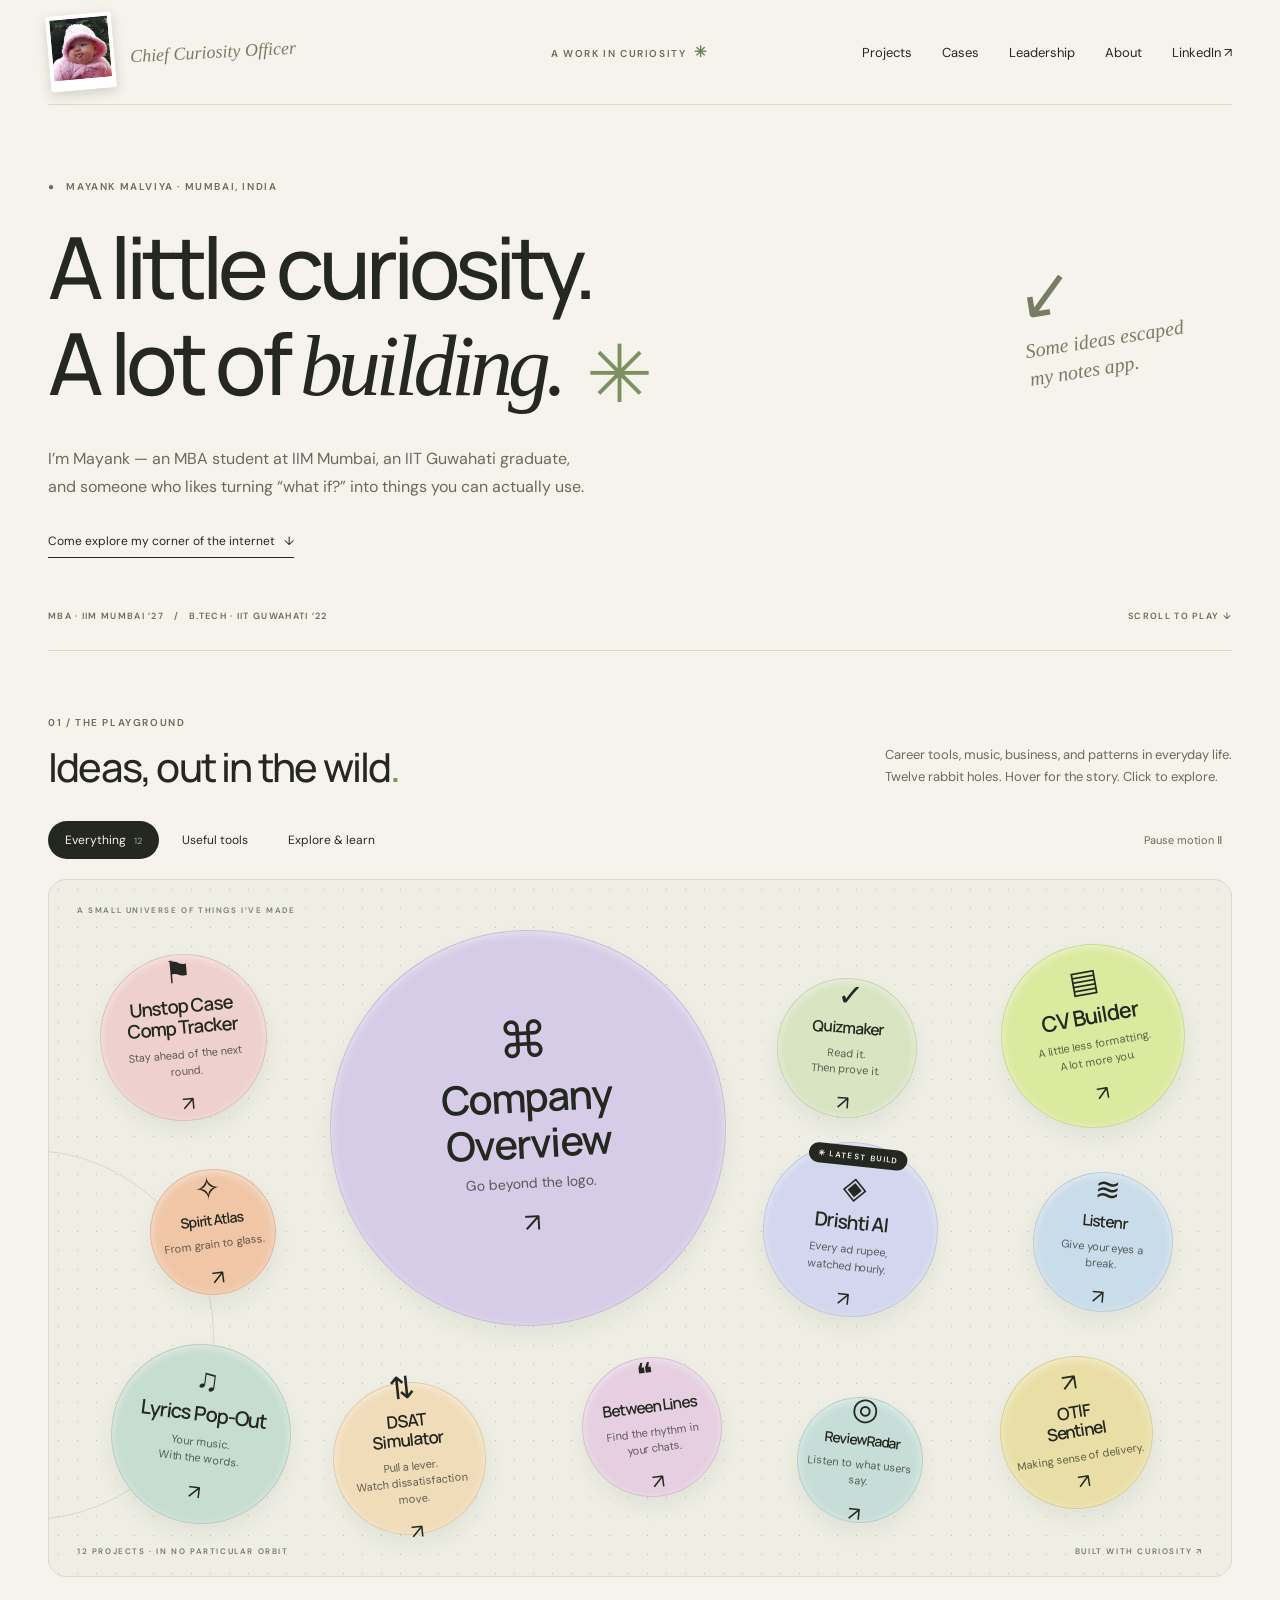
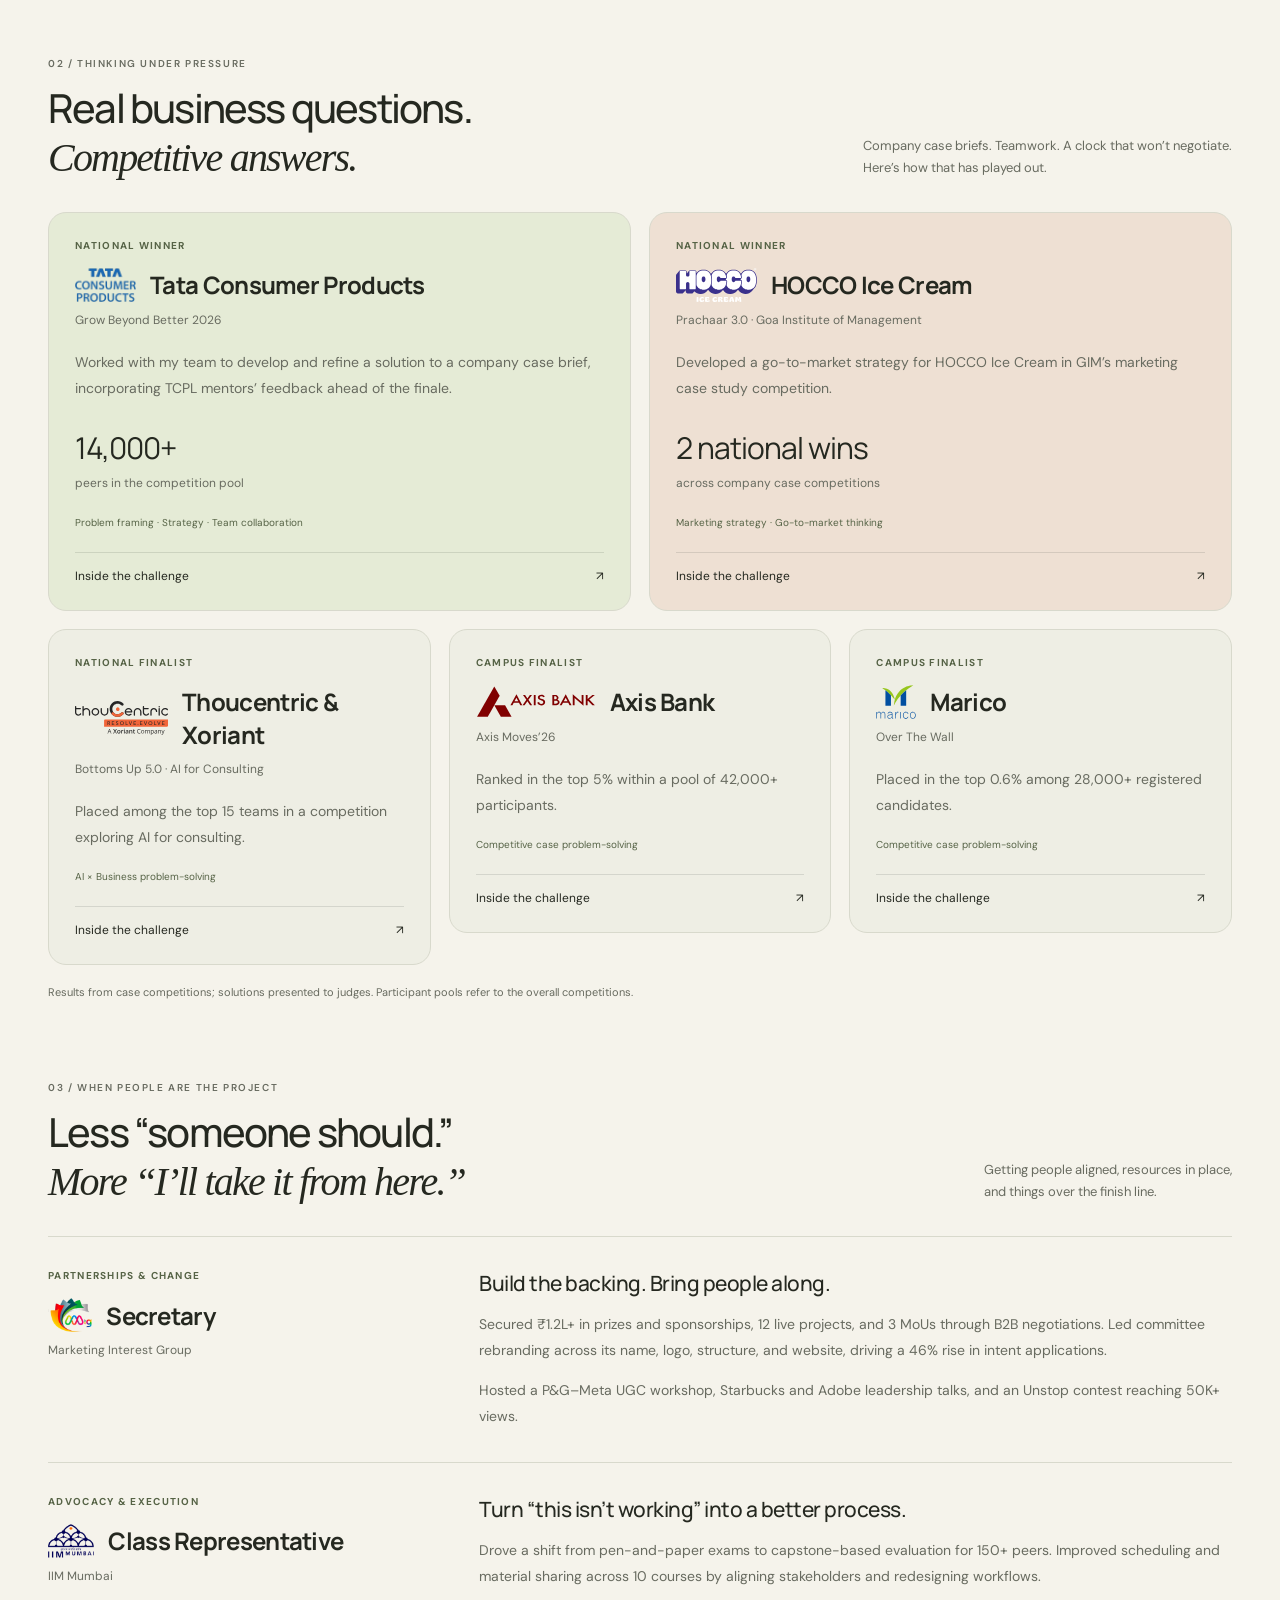
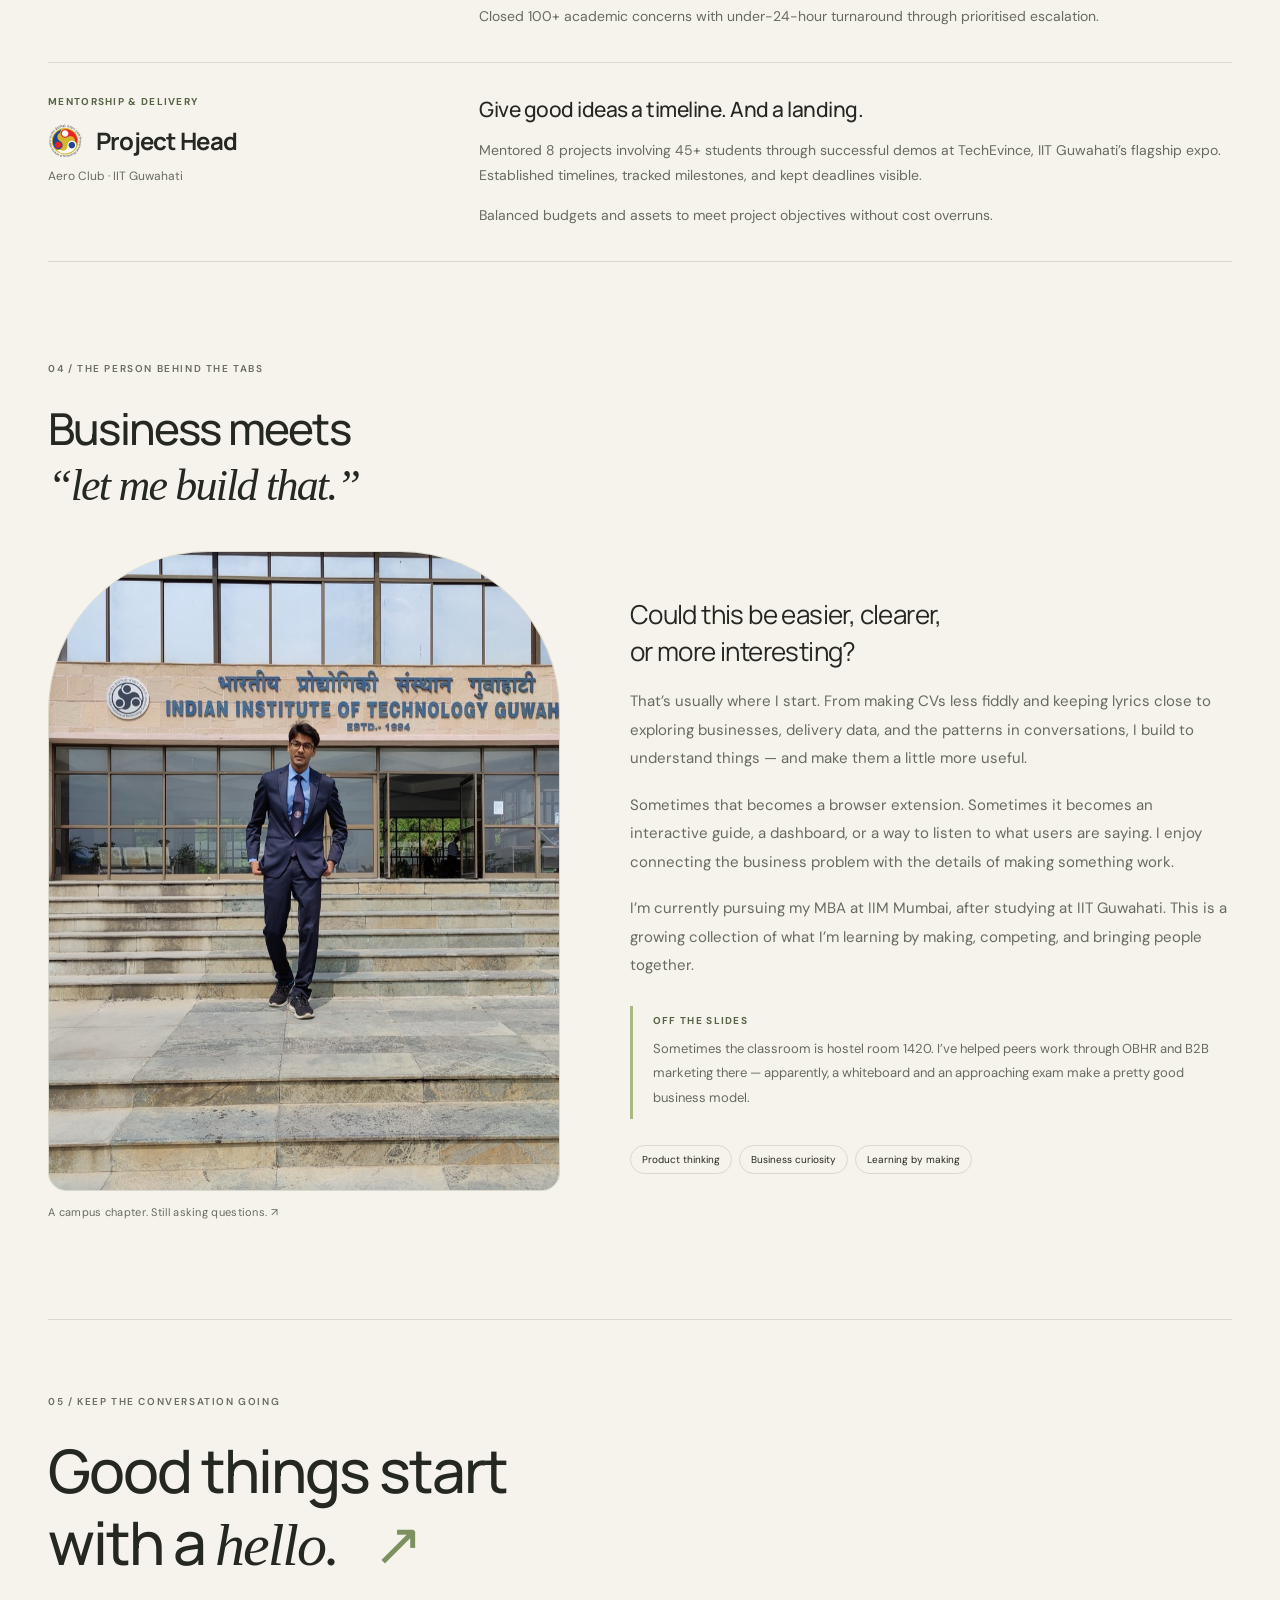
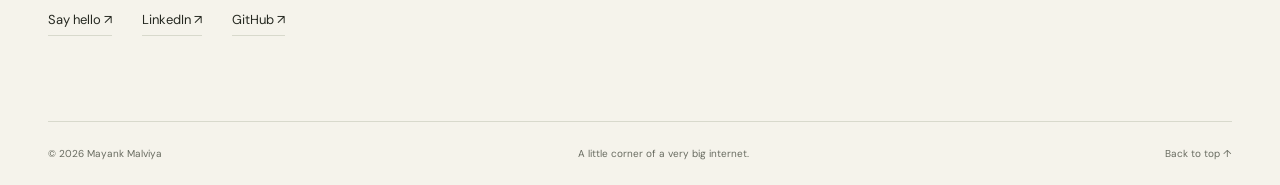
==== beyond-my-cv/index.html @ 4e26b146 "Beyond my CV: Drishti AI becomes the 4th largest bubble Co-Authored-By: Claude Opus 5.5 <noreply@ant" ====
<!doctype html>
<html lang="en">
<head>
  <meta charset="utf-8">
  <title>Mayank Malviya</title>
  <meta name="viewport" content="width=device-width, initial-scale=1">
  <meta name="theme-color" content="#f5f3eb">
  <meta name="description" content="Mayank Malviya — MBA at IIM Mumbai, IIT Guwahati alumnus, and builder of useful digital things. Explore twelve projects, national case competition wins, and leadership across IIM Mumbai and IIT Guwahati.">
  <meta property="og:title" content="Mayank Malviya — Portfolio & Playground">
  <meta property="og:description" content="Business problem-solving, national case competition wins, leadership, and a little curiosity. Explore my work.">
  <meta property="og:type" content="website">
  <meta property="og:url" content="https://mayankmalviya64.github.io/beyond-my-cv/">
  <link rel="canonical" href="https://mayankmalviya64.github.io/beyond-my-cv/">
  <link rel="icon" href="data:image/svg+xml,%3Csvg xmlns='http://www.w3.org/2000/svg' viewBox='0 0 64 64'%3E%3Ccircle cx='32' cy='32' r='32' fill='%23dbea9f'/%3E%3Ctext x='16' y='44' font-size='40' font-family='Georgia'%3Em%3C/text%3E%3C/svg%3E">
  <link rel="stylesheet" href="../style.css?v=20261101b">
  <script src="../script.js?v=20261026c" defer></script>
</head>
<body>
  <a class="skip" href="#projects">Skip to projects</a>
  <header class="nav wrap"><a class="wordmark" href="#" aria-label="Mayank Malviya home"><img class="wordmark-kid" src="../assets/kid-full.jpg" alt="" width="66" height="70"><em class="wordmark-title">Chief Curiosity Officer</em><figure class="kid-pop" aria-hidden="true"><img src="../assets/kid-full.jpg" alt="" width="220" height="232"><figcaption>my fun mode: on</figcaption></figure></a><span class="nav-note">A WORK IN CURIOSITY <span class="nav-star" aria-hidden="true">✳</span></span><nav aria-label="Main navigation"><a href="#projects">Projects</a><a href="#cases">Cases</a><a href="#leadership">Leadership</a><a href="#about">About</a><a href="https://www.linkedin.com/in/mayankmalviya64/" target="_blank" rel="noopener noreferrer">LinkedIn ↗</a></nav></header>
  <main>
    <section class="hero wrap" aria-labelledby="hero-title"><p class="eyebrow">● &nbsp; MAYANK MALVIYA · MUMBAI, INDIA</p><h1 id="hero-title">A little curiosity.<br>A lot of <em>building.</em><span class="star" aria-hidden="true">✳</span></h1><p class="hero-copy">I’m Mayank — an MBA student at IIM Mumbai, an IIT Guwahati graduate,<br>and someone who likes turning “what if?” into things you can actually use.</p><a class="text-link" href="#projects">Come explore my corner of the internet &nbsp; ↓</a><div class="hero-note" aria-hidden="true">↙<p>Some ideas escaped<br>my notes app.</p></div><div class="hero-bottom"><span>MBA · IIM MUMBAI ’27 &nbsp; / &nbsp; B.TECH · IIT GUWAHATI ’22</span><span>SCROLL TO PLAY ↓</span></div></section>
    <section id="projects" class="projects wrap" aria-labelledby="projects-title"><div class="section-heading"><div><p class="eyebrow">01 / THE PLAYGROUND</p><h2 id="projects-title">Ideas, out in the wild<span>.</span></h2></div><p>Career tools, music, business, and patterns in everyday life.<br>Twelve rabbit holes. Hover for the story. Click to explore.</p></div><div class="toolbar"><div class="filters" role="group" aria-label="Filter projects"><button class="active" data-filter="all" aria-pressed="true">Everything <small>12</small></button><button data-filter="tools" aria-pressed="false">Useful tools</button><button data-filter="explore" aria-pressed="false">Explore & learn</button></div><button id="motion" aria-pressed="false">Pause motion Ⅱ</button></div>
    <!-- Each bubble is a normal button, supporting keyboards and touch. -->
    <div class="playground" id="playground"><span class="field-label" aria-hidden="true">A SMALL UNIVERSE OF THINGS I’VE MADE</span>
    <a class="bubble company feature" data-project="company" href="https://mayankmalviya64.github.io/company-overview/" target="_blank" rel="noopener noreferrer" data-category="explore" aria-label="Explore Company Overview"><span class="icon" aria-hidden="true">⌘</span><strong>Company<br>Overview</strong><span>Go beyond the logo.</span><b aria-hidden="true">↗</b></a>
    <a class="bubble tracker" data-project="tracker" href="https://chromewebstore.google.com/detail/unstop-case-comp-tracker/loacdhgagghgffbgeipckahmjffhfgoi" target="_blank" rel="noopener noreferrer" data-category="tools" aria-label="Explore Unstop Case Comp Tracker"><span class="icon" aria-hidden="true">⚑</span><strong>Unstop Case<br>Comp Tracker</strong><span>Stay ahead of the next round.</span><b aria-hidden="true">↗</b></a>
    <a class="bubble quizmaker" data-project="quizmaker" href="https://mayankmalviya64.github.io/quizmaker/" target="_blank" rel="noopener noreferrer" data-category="tools" aria-label="Explore Quizmaker"><span class="icon" aria-hidden="true">✓</span><strong>Quizmaker</strong><span>Read it.<br>Then prove it.</span><b aria-hidden="true">↗</b></a>
    <a class="bubble cv" data-project="cv" href="https://mayankmalviya64.github.io/cv-builder/" target="_blank" rel="noopener noreferrer" data-category="tools" aria-label="Explore CV Builder"><span class="icon" aria-hidden="true">▤</span><strong>CV Builder</strong><span>A little less formatting.<br>A lot more you.</span><b aria-hidden="true">↗</b></a>
    <a class="bubble spirit" data-project="spirit" href="https://mayankmalviya64.github.io/spirit-atlas/" target="_blank" rel="noopener noreferrer" data-category="explore" aria-label="Explore Spirit Atlas"><span class="icon" aria-hidden="true">✧</span><strong>Spirit Atlas</strong><span>From grain to glass.</span><b aria-hidden="true">↗</b></a>
    <a class="bubble drishti" data-project="drishti" href="https://mayankmalviya64.github.io/drishti-ai/" target="_blank" rel="noopener noreferrer" data-category="explore" aria-label="Explore Drishti AI"><small class="bubble-flag">✳ LATEST BUILD</small><span class="icon" aria-hidden="true">◈</span><strong>Drishti AI</strong><span>Every ad rupee,<br>watched hourly.</span><b aria-hidden="true">↗</b></a>
    <a class="bubble listenr" data-project="listenr" href="https://mayankmalviya64.github.io/listenr-web/" target="_blank" rel="noopener noreferrer" data-category="tools" aria-label="Explore Listenr"><span class="icon" aria-hidden="true">≋</span><strong>Listenr</strong><span>Give your eyes a break.</span><b aria-hidden="true">↗</b></a>
    <a class="bubble spotify" data-project="spotify" href="https://chromewebstore.google.com/detail/spotify-lyrics-pop-out/iefmjdliplhckfhclcjkpcbdahknciih" target="_blank" rel="noopener noreferrer" data-category="tools" aria-label="Explore Spotify Lyrics Pop-Out"><span class="icon" aria-hidden="true">♫</span><strong>Lyrics Pop-Out</strong><span>Your music.<br>With the words.</span><b aria-hidden="true">↗</b></a>
    <a class="bubble dsat" data-project="dsat" href="https://mayankmalviya64.github.io/dsat-simulator/" target="_blank" rel="noopener noreferrer" data-category="explore" aria-label="Explore DSAT Simulator"><span class="icon" aria-hidden="true">⇅</span><strong>DSAT<br>Simulator</strong><span>Pull a lever.<br>Watch dissatisfaction move.</span><b aria-hidden="true">↗</b></a>
    <a class="bubble between" data-project="between" href="https://mayankmalviya64.github.io/between-lines/" target="_blank" rel="noopener noreferrer" data-category="tools" aria-label="Explore Between Lines"><span class="icon" aria-hidden="true">❝</span><strong>Between Lines</strong><span>Find the rhythm in your chats.</span><b aria-hidden="true">↗</b></a>
    <a class="bubble reviewradar" data-project="reviewradar" href="https://mayankmalviya64.github.io/reviewradar/" target="_blank" rel="noopener noreferrer" data-category="tools" aria-label="Explore ReviewRadar"><span class="icon" aria-hidden="true">◎</span><strong>ReviewRadar</strong><span>Listen to what users say.</span><b aria-hidden="true">↗</b></a>
    <a class="bubble otif" data-project="otif" href="https://mayankmalviya64.github.io/kearney-otif-analysis/otif-sentinel.html" target="_blank" rel="noopener noreferrer" data-category="explore" aria-label="Explore OTIF Sentinel"><span class="icon" aria-hidden="true">↗</span><strong>OTIF<br>Sentinel</strong><span>Making sense of delivery.</span><b aria-hidden="true">↗</b></a>
    <span class="orbit" aria-hidden="true"></span><span class="tiny-star" aria-hidden="true">✳</span><div class="field-footer"><span id="project-count" aria-live="polite">12 PROJECTS · IN NO PARTICULAR ORBIT</span><span>BUILT WITH CURIOSITY ↗</span></div></div>
    <noscript><p><a href="/drishti-ai/">Drishti AI</a> · <a href="/kearney-otif-analysis/otif-sentinel.html">OTIF Sentinel</a> · <a href="/reviewradar/">ReviewRadar</a> · <a href="/company-overview/">Company Overview</a> · <a href="/dsat-simulator/">DSAT Simulator</a> · <a href="https://chromewebstore.google.com/detail/unstop-case-comp-tracker/loacdhgagghgffbgeipckahmjffhfgoi">Unstop Case Comp Tracker</a> · <a href="/spotify-lyrics-pop-out/">Lyrics Pop-Out</a> · <a href="/cv-builder/">CV Builder</a> · <a href="/listenr-web/">Listenr</a> · <a href="/quizmaker/">Quizmaker</a> · <a href="/between-lines/">Between Lines</a> · <a href="/spirit-atlas/">Spirit Atlas</a></p></noscript></section>
    <!-- Competition results show performance on company case briefs; they do not imply client implementation. -->
    <section id="cases" class="evidence wrap" aria-labelledby="cases-title">
      <div class="section-heading"><div><p class="eyebrow">02 / THINKING UNDER PRESSURE</p><h2 id="cases-title">Real business questions.<br><em>Competitive answers.</em></h2></div><p>Company case briefs. Teamwork. A clock that won’t negotiate.<br>Here’s how that has played out.</p></div>
      <div class="case-grid">
        <article class="case-card case-featured"><p class="result-label">NATIONAL WINNER</p><div class="title-row"><img class="org-logo" src="../assets/logos/tata-consumer.png" alt="" loading="lazy"><h3>Tata Consumer Products</h3></div><p class="case-name">Grow Beyond Better 2026</p><p>Worked with my team to develop and refine a solution to a company case brief, incorporating TCPL mentors’ feedback ahead of the finale.</p><p class="case-stat">14,000+ <span>peers in the competition pool</span></p><span class="skill-note">Problem framing · Strategy · Team collaboration</span><details class="case-details"><summary>Inside the challenge <span aria-hidden="true">↗</span></summary><div class="case-context"><h4>The challenge</h4><p>A three-person MBA business challenge tackling real TCPL problems. Teams progressed from an executive summary to a top-13 evaluation round and a four-team finale.</p><h4>The journey</h4><p>Company leaders evaluated the shortlisted ideas; finalists presented their solutions to TCPL leadership.</p><a class="source-link" href="https://unstop.com/competitions/grow-beyond-better-2026-tata-consumer-products-1635704/amp" target="_blank" rel="noopener noreferrer">Competition brief · Unstop ↗</a><small>Public competition context · checked 21 Oct 2026</small></div></details></article>
        <article class="case-card"><p class="result-label">NATIONAL WINNER</p><div class="title-row"><img class="org-logo" src="../assets/logos/hocco.svg" alt="" loading="lazy"><h3>HOCCO Ice Cream</h3></div><p class="case-name">Prachaar 3.0 · Goa Institute of Management</p><p>Developed a go-to-market strategy for HOCCO Ice Cream in GIM’s marketing case study competition.</p><p class="case-stat">2 national wins <span>across company case competitions</span></p><span class="skill-note">Marketing strategy · Go-to-market thinking</span><details class="case-details"><summary>Inside the challenge <span aria-hidden="true">↗</span></summary><div class="case-context"><h4>The challenge</h4><p>MECCA, GIM’s marketing club, organised Prachaar 3.0 in association with HOCCO Ice Cream and Unstop.</p><h4>The focus</h4><p>A marketing challenge connecting classroom thinking with a real brand. My team’s go-to-market work is summarised above.</p><a class="source-link" href="https://in.linkedin.com/in/mecca-the-marketing-club-gim" target="_blank" rel="noopener noreferrer">Organiser · MECCA, GIM ↗</a><small>Public competition context · checked 21 Oct 2026</small></div></details></article>
        <article class="case-card"><p class="result-label">NATIONAL FINALIST</p><div class="title-row"><img class="org-logo" src="../assets/logos/thoucentric.svg" alt="" loading="lazy"><h3>Thoucentric &amp; Xoriant</h3></div><p class="case-name">Bottoms Up 5.0 · AI for Consulting</p><p>Placed among the top 15 teams in a competition exploring AI for consulting.</p><span class="skill-note">AI × Business problem-solving</span><details class="case-details"><summary>Inside the challenge <span aria-hidden="true">↗</span></summary><div class="case-context"><h4>The challenge</h4><p>Thoucentric’s national MBA case competition, with Xoriant, explored the theme “AI for Consulting”.</p><h4>The focus</h4><p>Participants were invited to apply AI to real-world consulting problems. Entry was restricted to invited institutes.</p><a class="source-link" href="https://www.linkedin.com/posts/thoucentric_bottomsup-thoucentric-xoriant-activity-7485655119301095424-Dumc" target="_blank" rel="noopener noreferrer">Organiser · Thoucentric ↗</a><small>Public competition context · checked 21 Oct 2026</small></div></details></article>
        <article class="case-card"><p class="result-label">CAMPUS FINALIST</p><div class="title-row"><img class="org-logo" src="../assets/logos/axis-bank.svg" alt="" loading="lazy"><h3>Axis Bank</h3></div><p class="case-name">Axis Moves’26</p><p>Ranked in the top 5% within a pool of 42,000+ participants.</p><span class="skill-note">Competitive case problem-solving</span><details class="case-details"><summary>Inside the challenge <span aria-hidden="true">↗</span></summary><div class="case-context"><h4>The challenge</h4><p>MOVES 2026 asked students to reimagine banking for 2035, connecting new ideas with the future of financial services.</p><h4>The national stage</h4><p>Axis Bank reports over 43,000 students across the event. The Mumbai grand finale brought shortlisted teams before senior Axis Group leaders.</p><a class="source-link" href="https://www.axis.bank.in/about-us/press-releases/axis-bank-s-moves-2026-sees-43-000-students-reimagine-the-future-of-banking-for-2035" target="_blank" rel="noopener noreferrer">Official recap · Axis Bank ↗</a><small>Public competition context · checked 21 Oct 2026</small></div></details></article>
        <article class="case-card"><p class="result-label">CAMPUS FINALIST</p><div class="title-row"><img class="org-logo" src="../assets/logos/marico.svg" alt="" loading="lazy"><h3>Marico</h3></div><p class="case-name">Over The Wall</p><p>Placed in the top 0.6% among 28,000+ registered candidates.</p><span class="skill-note">Competitive case problem-solving</span><details class="case-details"><summary>Inside the challenge <span aria-hidden="true">↗</span></summary><div class="case-context"><h4>The challenge</h4><p>Marico’s Over The Wall invites MBA students to propose fresh avenues for business growth.</p><h4>Format reference · Season 13</h4><p>The published format includes an idea submission and Campus Face-Off, followed by mentorship and CXO rounds for teams that advance.</p><a class="source-link" href="https://api.unstop.com/competitions/crp-marico-over-the-wall-season-13-marico-1531168" target="_blank" rel="noopener noreferrer">Competition format · Unstop ↗</a><small>Public competition context · checked 21 Oct 2026</small></div></details></article>
      </div>
      <p class="evidence-note">Results from case competitions; solutions presented to judges. Participant pools refer to the overall competitions.</p>
    </section>
    <!-- Each leadership story connects a situation, an action, and a concrete outcome. -->
    <section id="leadership" class="evidence leadership wrap" aria-labelledby="leadership-title">
      <div class="section-heading"><div><p class="eyebrow">03 / WHEN PEOPLE ARE THE PROJECT</p><h2 id="leadership-title">Less “someone should.”<br><em>More “I’ll take it from here.”</em></h2></div><p>Getting people aligned, resources in place,<br>and things over the finish line.</p></div>
      <div class="leadership-list">
        <article class="leadership-row"><div><p class="result-label">PARTNERSHIPS &amp; CHANGE</p><div class="title-row"><img class="org-logo" src="../assets/logos/mig.png" alt="" loading="lazy"><h3>Secretary</h3></div><p class="case-name">Marketing Interest Group</p></div><div><h4>Build the backing. Bring people along.</h4><p>Secured ₹1.2L+ in prizes and sponsorships, 12 live projects, and 3 MoUs through B2B negotiations. Led committee rebranding across its name, logo, structure, and website, driving a 46% rise in intent applications.</p><p>Hosted a P&amp;G–Meta UGC workshop, Starbucks and Adobe leadership talks, and an Unstop contest reaching 50K+ views.</p></div></article>
        <article class="leadership-row"><div><p class="result-label">ADVOCACY &amp; EXECUTION</p><div class="title-row"><img class="org-logo" src="../assets/logos/iim-mumbai.png" alt="" loading="lazy"><h3>Class Representative</h3></div><p class="case-name">IIM Mumbai</p></div><div><h4>Turn “this isn’t working” into a better process.</h4><p>Drove a shift from pen-and-paper exams to capstone-based evaluation for 150+ peers. Improved scheduling and material sharing across 10 courses by aligning stakeholders and redesigning workflows.</p><p>Closed 100+ academic concerns with under-24-hour turnaround through prioritised escalation.</p></div></article>
        <article class="leadership-row"><div><p class="result-label">MENTORSHIP &amp; DELIVERY</p><div class="title-row"><img class="org-logo" src="../assets/logos/iit-guwahati.svg" alt="" loading="lazy"><h3>Project Head</h3></div><p class="case-name">Aero Club · IIT Guwahati</p></div><div><h4>Give good ideas a timeline. And a landing.</h4><p>Mentored 8 projects involving 45+ students through successful demos at TechEvince, IIT Guwahati’s flagship expo. Established timelines, tracked milestones, and kept deadlines visible.</p><p>Balanced budgets and assets to meet project objectives without cost overruns.</p></div></article>
      </div>
    </section>
    <section id="about" class="about wrap" aria-labelledby="about-title">
      <div class="about-heading"><p class="eyebrow">04 / THE PERSON BEHIND THE TABS</p><h2 id="about-title">Business meets<br><em>“let me build that.”</em></h2></div>
      <!-- CSS crops the original photo in the page, keeping the source image intact. -->
      <figure class="about-photo"><img src="../assets/mayank-iit-guwahati.jpg" width="1400" height="1052" loading="lazy" decoding="async" alt="Mayank standing outside the IIT Guwahati administration building."><figcaption>A campus chapter. Still asking questions. ↗</figcaption></figure>
      <div class="about-copy"><p class="about-lead">Could this be easier, clearer,<br>or more interesting?</p><p>That’s usually where I start. From making CVs less fiddly and keeping lyrics close to exploring businesses, delivery data, and the patterns in conversations, I build to understand things — and make them a little more useful.</p><p>Sometimes that becomes a browser extension. Sometimes it becomes an interactive guide, a dashboard, or a way to listen to what users are saying. I enjoy connecting the business problem with the details of making something work.</p><p>I’m currently pursuing my MBA at IIM Mumbai, after studying at IIT Guwahati. This is a growing collection of what I’m learning by making, competing, and bringing people together.</p><aside class="personal-note"><span class="result-label">OFF THE SLIDES</span><p>Sometimes the classroom is hostel room 1420. I’ve helped peers work through OBHR and B2B marketing there — apparently, a whiteboard and an approaching exam make a pretty good business model.</p></aside><div class="tags"><span>Product thinking</span><span>Business curiosity</span><span>Learning by making</span></div></div>
    </section>
    <section class="contact wrap"><p class="eyebrow">05 / KEEP THE CONVERSATION GOING</p><h2>Good things start<br>with a <em>hello.</em> <span aria-hidden="true">↗</span></h2><div class="contact-links"><a href="mailto:mayankmalviya64@gmail.com">Say hello ↗</a><a href="https://www.linkedin.com/in/mayankmalviya64/" target="_blank" rel="noopener noreferrer">LinkedIn ↗</a><a href="https://github.com/mayankmalviya64" target="_blank" rel="noopener noreferrer">GitHub ↗</a></div></section>
  </main><footer class="wrap"><span>© <span id="year">2026</span> Mayank Malviya</span><span>A little corner of a very big internet.</span><a href="#">Back to top ↑</a></footer>
  <aside id="project-dialog" class="project-preview" aria-labelledby="dialog-title" hidden><div class="dialog-top"><span class="eyebrow" id="dialog-category"></span><button id="close-dialog" aria-label="Close project preview">✕</button></div><div class="dialog-icon" id="dialog-icon" aria-hidden="true"></div><h2 id="dialog-title"></h2><p id="dialog-description"></p><div id="dialog-tags" class="tags"></div><a class="project-link" id="dialog-link" target="_blank" rel="noopener noreferrer">Explore project ↗</a><p class="dialog-foot">OPENS IN A NEW TAB · KEEP EXPLORING</p></aside>
  <aside id="case-preview" class="project-preview case-preview" aria-live="polite" hidden></aside>
</body>
</html>
---- style.css ----
@import url('https://fonts.googleapis.com/css2?family=DM+Sans:wght@400;500;600;700&family=Manrope:wght@400;500;600;700&display=swap');
/* Shared colors and a single wrapper keep the design easy to adjust. */
:root{--paper:#f5f3eb;--ink:#252820;--muted:#686b60;--line:#d8d9cc}*{box-sizing:border-box}html{scroll-behavior:smooth;scroll-padding-top:25px}body{margin:0;background:var(--paper);color:var(--ink);font:15px 'DM Sans',sans-serif}a{color:inherit;text-decoration:none}button{font:inherit;color:inherit;cursor:pointer}button:focus-visible,a:focus-visible{outline:3px solid #376d48;outline-offset:6px}.wrap{width:min(1240px,calc(100% - 96px));margin-inline:auto}.skip{position:fixed;top:-70px;left:20px;padding:15px;background:#dbea9f;z-index:20}.skip:focus{top:15px}.nav{display:flex;align-items:center;justify-content:space-between;height:105px;border-bottom:1px solid var(--line)}.wordmark{font:bold 38px Georgia,serif;letter-spacing:-4px}.wordmark span{color:#6c8051;font-size:23px;vertical-align:top;margin-left:7px;letter-spacing:0}.nav-note,.eyebrow,.hero-bottom,.field-label,.field-footer,.dialog-foot{font-size:10px;letter-spacing:1.6px;font-weight:600}.nav-note{margin-left:100px;color:var(--muted)}nav{display:flex;gap:30px;font-size:13px}nav a:hover,.text-link:hover{color:#638040}.hero{position:relative;padding-top:75px}.eyebrow{color:var(--muted);margin:0 0 26px}h1,h2,p{margin-top:0}h1,h2{font-family:'Manrope',sans-serif}h1{font-size:clamp(52px,6.7vw,88px);line-height:1.12;letter-spacing:-5px;font-weight:500;margin-bottom:28px}em{font-family:Georgia,serif;font-weight:400}.star{display:inline-block;font-size:80px;color:#7d9160;margin-left:24px;vertical-align:middle}.hero-copy{font-size:16px;line-height:1.8;color:var(--muted);margin-bottom:28px}.text-link{font-size:12px;border-bottom:1px solid var(--ink);padding-bottom:8px}.hero-note{position:absolute;right:50px;top:140px;transform:rotate(-9deg);font:68px Georgia,serif;color:#777d65}.hero-note p{font-size:20px;font-style:italic;line-height:1.4}.hero-bottom{display:flex;justify-content:space-between;color:var(--muted);padding:60px 0 28px;border-bottom:1px solid var(--line);font-size:9px;letter-spacing:1.3px}.projects{padding-top:65px}.section-heading{display:flex;justify-content:space-between;align-items:end;margin-bottom:30px}.section-heading .eyebrow{margin-bottom:14px}h2{font-size:40px;line-height:1.2;letter-spacing:-1.8px;font-weight:500;margin-bottom:0}.section-heading h2 span{color:#7c9654}.section-heading>p{font-size:13px;line-height:1.7;color:var(--muted);margin:0 0 3px}.toolbar{display:flex;justify-content:space-between;gap:15px;align-items:center;margin-bottom:20px}.filters{display:flex;gap:6px}.filters button{background:transparent;border:1px solid transparent;border-radius:30px;padding:10px 16px;font-size:12px}.filters button.active{background:var(--ink);color:var(--paper)}.filters button:not(.active):hover{border-color:var(--line)}.filters small{font-size:9px;margin-left:5px;opacity:.65}#motion{background:transparent;border:0;font-size:11px;color:var(--muted);padding:10px}.playground{position:relative;height:625px;border:1px solid var(--line);border-radius:18px;background:#eeeee4 radial-gradient(#bec2af .7px,transparent .7px);background-size:19px 19px;overflow:hidden}.field-label{position:absolute;left:28px;top:25px;font-size:8px;color:#7a7f6c}.bubble{position:absolute;display:flex;flex-direction:column;align-items:center;justify-content:center;border-radius:50%;border:1px solid #00000012;box-shadow:inset 0 2px 8px #ffffff80,0 10px 20px #303b2010;text-align:center;transition:scale .3s,box-shadow .3s;z-index:2;animation:float 7s ease-in-out infinite}.bubble:hover,.bubble:focus-visible{scale:1.055;box-shadow:inset 0 2px 8px #ffffff80,0 18px 35px #303b2020;z-index:4;animation-play-state:paused}.bubble strong{font:600 25px/1.13 'Manrope',sans-serif;letter-spacing:-1px;margin:8px 0}.bubble>span:not(.icon){font-size:11px;line-height:1.5;opacity:.7}.icon{font-size:31px;line-height:1}.bubble b{font-size:20px;margin-top:12px;font-weight:400}.cv{width:242px;height:242px;background:#dbea9f;left:6%;top:85px;rotate:-10deg}.spotify{width:205px;height:205px;background:#c7ddd0;left:37%;top:55px;rotate:7deg;animation-delay:-2s}.company{width:238px;height:238px;background:#d6cce7;right:5%;top:98px;rotate:8deg;animation-delay:-4s}.spirit{width:200px;height:200px;background:#f0c6a7;left:20%;top:350px;rotate:-7deg;animation-delay:-3s}.listenr{width:220px;height:220px;background:#c9dce9;left:45%;top:300px;rotate:5deg;animation-delay:-5s}.otif{width:173px;height:173px;background:#e9dfa6;right:5%;top:390px;rotate:-9deg;animation-delay:-1s}.otif strong{font-size:20px}.otif .icon{font-size:24px}.otif b{margin-top:4px}.orbit{position:absolute;border:1px solid #b5bca06b;border-radius:50%;width:370px;height:370px;pointer-events:none;left:-205px;top:270px}.tiny-star{position:absolute;left:41%;top:290px;color:#8e9b75;font-size:33px}.field-footer{position:absolute;bottom:20px;left:28px;right:28px;display:flex;justify-content:space-between;font-size:8px;color:#747b67}.bubble[hidden]{display:none}.playground.filtered .bubble{left:var(--filtered-x);top:175px;right:auto}.about{display:grid;grid-template-columns:1fr 1fr;gap:70px;padding-block:100px;border-bottom:1px solid var(--line)}.about h2{font-size:44px;line-height:1.25}.about-copy p{color:var(--muted);line-height:1.9;font-size:15px;margin-bottom:18px}.tags{display:flex;gap:7px;flex-wrap:wrap;margin-top:24px}.tags span{font-size:10px;border:1px solid var(--line);padding:7px 11px;border-radius:20px}.contact{padding-block:75px 85px}.contact h2{font-size:60px;letter-spacing:-2px}.contact h2>span{color:#7d9160;margin-left:25px}.contact-links{display:flex;gap:30px;margin-top:30px;font-size:13px}.contact-links a{padding-bottom:7px;border-bottom:1px solid var(--line)}.contact-links a:hover{border-color:var(--ink)}footer{border-top:1px solid var(--line);padding-block:25px;display:flex;justify-content:space-between;font-size:10px;color:var(--muted)}dialog{width:min(490px,calc(100% - 32px));border:1px solid var(--line);border-radius:22px;background:var(--paper);color:var(--ink);padding:30px;box-shadow:0 30px 100px #161f2833}dialog::backdrop{background:#242b245c;backdrop-filter:blur(5px)}.dialog-top{display:flex;align-items:center;justify-content:space-between}.dialog-top .eyebrow{margin:0}.dialog-top button{border:1px solid var(--line);background:transparent;width:34px;height:34px;border-radius:50%}.dialog-icon{height:80px;width:80px;border-radius:50%;display:grid;place-items:center;font-size:36px;margin:22px 0}dialog h2{font-size:34px;margin-bottom:18px}#dialog-description{line-height:1.8;color:var(--muted);font-size:15px}.project-link{display:block;background:var(--ink);color:var(--paper);padding:16px 20px;border-radius:10px;margin-top:30px;text-align:center}.project-link:hover{background:#46563a}.dialog-foot{text-align:center;font-size:8px;color:var(--muted);margin:16px 0 0}.paused .bubble{animation-play-state:paused}@keyframes float{0%,100%{transform:translateY(0)}50%{transform:translateY(-13px)}}
@media(max-width:1050px){.wrap{width:calc(100% - 56px)}.hero-note{right:15px;top:170px}.hero-note p{font-size:17px}.cv{width:205px;height:205px;left:4%}.spotify{width:180px;height:180px;left:37%}.company{width:205px;height:205px;right:3%}.spirit{left:13%;top:340px;width:180px;height:180px}.listenr{left:40%;width:200px;height:200px}.otif{right:3%;top:365px}.bubble strong{font-size:22px}.nav-note{margin-left:0}.about{gap:35px}}
@media(max-width:720px){.wrap{width:calc(100% - 36px)}.nav{height:80px}.nav-note{display:none}nav{gap:20px;font-size:12px}.hero{padding-top:48px}h1{font-size:clamp(43px,8.8vw,62px);letter-spacing:-2.7px}.star{font-size:44px;margin-left:12px}.hero-copy{font-size:14px}.hero-copy br{display:none}.hero-note{display:none}.hero-bottom{padding-top:45px;font-size:8px;line-height:1.8}.hero-bottom>span:last-child{display:none}.eyebrow{font-size:9px;letter-spacing:1.2px}.projects{padding-top:44px}.section-heading{display:block}.section-heading h2{font-size:31px}.section-heading>p{margin-top:15px;font-size:12px}.toolbar{align-items:flex-start;flex-wrap:wrap;gap:6px}.filters{gap:2px}.filters button{font-size:11px;padding:9px 11px}#motion{font-size:10px;padding:8px 4px}.playground{height:auto;min-height:660px;display:grid;grid-template-columns:1fr 1fr;gap:20px 8px;align-items:center;justify-items:center;padding:60px 10px}.bubble,.playground.filtered .bubble{position:relative;left:auto;right:auto;top:auto;width:min(38vw,190px);height:min(38vw,190px);min-height:140px;min-width:140px}.bubble strong,.otif strong{font-size:19px}.icon{font-size:24px}.bubble>span:not(.icon){font-size:10px}.bubble b{margin-top:6px;font-size:17px}.field-label{left:15px;top:20px;font-size:7px;letter-spacing:1px}.field-footer{left:15px;right:15px;font-size:7px;letter-spacing:.6px}.field-footer>span:last-child{display:none}.tiny-star{display:none}.playground.filtered{min-height:420px}.about{grid-template-columns:1fr;gap:28px;padding-block:65px}.about h2{font-size:37px}.about-copy p{font-size:14px}.contact{padding-block:55px}.contact h2{font-size:46px}.contact-links{gap:24px}footer{gap:15px;flex-wrap:wrap;font-size:9px}footer>span:nth-child(2){display:none}}
/* Grid keeps the growing collection and filtered groups within the canvas.
   Small rotations and floating motion preserve the playful bubble layout. */
.playground,.playground.filtered{display:grid;grid-template-columns:repeat(3,minmax(0,1fr));height:auto;min-height:0;gap:36px 20px;padding:75px 30px 65px;justify-items:center;align-items:center}
.playground .bubble,.playground.filtered .bubble{position:relative;inset:auto;width:min(100%,230px);height:auto;min-width:0;min-height:0;aspect-ratio:1}
.playground .spotify,.playground .spirit,.playground .otif{width:min(91%,205px)}
/* Wide screens: 5 cells per row. The featured bubble takes a 2×2 block (4 cells),
   so it plus the other 11 projects fill exactly 3 rows and one view.
   The grid fills left to right, so HTML order = recruiter reading order.
   --b is the base bubble size; it follows window height so all 3 rows stay on screen.
   Tablets keep 3 per row and phones keep 2 (see the max-width rules). */
@media(min-width:1100px){.playground,.playground.filtered{--b:min(194px,calc(((100vh - 150px)/3 - 16px)*.9));grid-template-columns:repeat(5,minmax(0,1fr));gap:24px 20px;padding:50px 40px 45px}.playground .bubble.bubble{width:min(90%,var(--b))}.playground .bubble strong{font-size:clamp(14.5px,2.35vh,20px)}.playground .bubble>span:not(.icon){font-size:clamp(9px,1.35vh,11px);max-width:84%}}
.tracker{background:#eed0cc;rotate:-5deg;animation-delay:-2s}.reviewradar{background:#c7ded8;rotate:6deg;animation-delay:-4s}.between{background:#e5cfe0;rotate:-7deg;animation-delay:-1s}
.tracker strong{font-size:22px}.tiny-star{display:none}
/* Newer projects reuse the same pastel bubble recipe: a soft fill, a slight tilt, and an offset float. */
.drishti{background:#d2d6ee;rotate:6deg;animation-delay:-3s}.dsat{background:#f1dcb9;rotate:-6deg;animation-delay:-5s}.quizmaker{background:#d9e4c3;rotate:4deg;animation-delay:-6s}
.playground .drishti{width:min(91%,205px)}
@media(max-width:720px){.playground,.playground.filtered{grid-template-columns:repeat(2,minmax(0,1fr));gap:25px 10px;padding:65px 12px}.playground .bubble,.playground.filtered .bubble{width:100%;max-width:190px}.tracker strong{font-size:18px}.playground .bubble>span:not(.icon){font-size:9px}.playground .bubble strong{font-size:clamp(15px,3.5vw,19px)}}
@media(prefers-reduced-motion:reduce){html{scroll-behavior:auto}.bubble{animation:none;transition:none}}

/* A shared heading lets the portrait and story sit together on wide screens.
   Object positioning keeps Mayank central without altering the source photograph. */
.about{grid-template-columns:minmax(0,.85fr) minmax(0,1fr);column-gap:70px;row-gap:38px;align-items:center}
.about-heading{grid-column:1 / -1}
.about-photo{margin:0;align-self:start}
.about-photo img{display:block;width:100%;height:auto;aspect-ratio:4 / 5;object-fit:cover;object-position:49% 48%;border-radius:160px 160px 18px 18px;border:1px solid var(--line)}
.about-photo figcaption{margin-top:14px;color:var(--muted);font-size:11px;letter-spacing:.3px}
.about-copy .about-lead{color:var(--ink);font-family:'Manrope',sans-serif;font-size:26px;line-height:1.4;letter-spacing:-.6px}
@media(max-width:1050px){.about{column-gap:35px}.hero-copy{max-width:72%}}
@media(max-width:720px){.hero-copy{max-width:none}.about{grid-template-columns:1fr;gap:28px}.about-heading{grid-column:auto}.about-photo{width:min(100%,390px);justify-self:center}.about-photo img{aspect-ratio:1 / 1.1}.about-copy .about-lead{font-size:24px}}

/* Evidence stays in ordinary document flow, so every result works without JavaScript.
   Wide cards highlight the two wins; smaller cards keep finalist levels explicit. */
.evidence{padding-block:80px 0}.case-grid{display:grid;grid-template-columns:repeat(6,minmax(0,1fr));gap:18px}.case-card{grid-column:span 2;border:1px solid var(--line);border-radius:18px;padding:26px;background:#eeeee4}.case-card:nth-child(-n+2){grid-column:span 3;background:#e5ebd6}.case-card:nth-child(2){background:#eee0d3}.result-label{font-size:10px;font-weight:700;letter-spacing:1.3px;color:#566346;margin-bottom:16px}.case-card h3,.leadership-row h3{font-family:'Manrope',sans-serif;font-size:24px;letter-spacing:-.7px;margin:0 0 9px}.case-name{font-size:12px;color:var(--muted);line-height:1.6;margin-bottom:20px}.case-card>p:not(.result-label):not(.case-name):not(.case-stat),.leadership-row>div>p:not(.result-label):not(.case-name){font-size:14px;line-height:1.85;color:var(--muted)}.case-stat{font-family:'Manrope',sans-serif;font-size:30px;letter-spacing:-1px;margin:25px 0 20px}.case-stat span{display:block;font:12px 'DM Sans',sans-serif;letter-spacing:0;margin-top:7px;color:var(--muted)}.skill-note{font-size:10px;line-height:1.8;color:#566346}.evidence-note{font-size:11px;line-height:1.7;color:var(--muted);margin:18px 0 0}.leadership-list{border-top:1px solid var(--line)}.leadership-row{display:grid;grid-template-columns:1fr 2fr;gap:55px;padding:32px 0;border-bottom:1px solid var(--line)}.leadership-row h4{font-family:'Manrope',sans-serif;font-size:21px;font-weight:500;margin:0 0 15px;letter-spacing:-.5px}.leadership-row>div>p:last-child{margin-bottom:0}.personal-note{border-left:3px solid #a8b884;padding:8px 0 8px 20px;margin:26px 0}.personal-note .result-label{display:block;margin-bottom:10px}.about-copy .personal-note p{font-size:13px;margin:0}.leadership .section-heading>p{max-width:290px}
@media(max-width:1050px){.nav-note{display:none}.leadership-row{gap:30px}.evidence .section-heading{display:block}.evidence .section-heading>p{margin-top:18px;max-width:none}}
@media(max-width:720px){nav{gap:12px;font-size:11px}.evidence{padding-top:55px}.evidence h2{font-size:30px}.case-grid{grid-template-columns:1fr}.case-card,.case-card:nth-child(-n+2){grid-column:auto;padding:24px}.leadership-row{grid-template-columns:1fr;gap:22px;padding:28px 0}.leadership-row .case-name{margin-bottom:0}.leadership-row h4{font-size:20px}}
/* Let the longer navigation wrap on narrow phones without horizontal scrolling. */
@media(max-width:420px){.nav{height:auto;min-height:80px;gap:14px;padding-block:18px;flex-wrap:wrap}.nav nav{width:100%;justify-content:space-between;gap:8px}}

/* Hover previews reuse the original project information without a modal backdrop.
   Fixed positioning avoids clipping at the dotted playground’s rounded edges. */
.project-preview{position:fixed;z-index:30;width:min(360px,calc(100vw - 24px));max-height:calc(100dvh - 24px);overflow:auto;border:1px solid var(--line);border-radius:20px;background:var(--paper);padding:24px;box-shadow:0 18px 65px #25282026}
.project-preview[hidden]{display:none}.project-preview h2{font-size:28px;margin-bottom:12px}.project-preview .dialog-icon{width:54px;height:54px;font-size:27px;margin:16px 0}.project-preview #dialog-description{font-size:13px;line-height:1.7;margin-bottom:0}.project-preview .tags{margin-top:16px}.project-preview .project-link{margin-top:18px;padding:13px}.project-preview .dialog-top .eyebrow{font-size:8px;letter-spacing:1px}.project-preview .dialog-top button{flex-shrink:0}.bubble[aria-expanded="true"]{animation-play-state:paused}
/* Content remains a native disclosure for touch, keyboard, and no-JS visitors. */
.case-card{position:relative;align-self:start;transition:box-shadow .2s,border-color .2s}.case-card:hover,.case-card:focus-within{border-color:#a4b18c;box-shadow:0 12px 30px #25282012}.case-details{margin-top:20px;border-top:1px solid #25282020;padding-top:15px}.case-details summary{cursor:pointer;font-size:12px;list-style:none;display:flex;justify-content:space-between;gap:12px}.case-details summary::-webkit-details-marker{display:none}.case-details summary:focus-visible{outline:3px solid #376d48;outline-offset:5px}.case-details[open] summary span{rotate:90deg}.case-context{padding-top:18px}.case-context h4{font-size:11px;margin:0 0 7px;letter-spacing:.3px}.case-context p{font-size:12px;line-height:1.8;color:var(--muted);margin-bottom:16px}.source-link{font-size:10px;text-decoration:underline;text-underline-offset:3px}.case-context small{display:block;font-size:9px;line-height:1.7;color:var(--muted);margin-top:10px}
/* Gentle feedback carries through the rest of the page without hiding its text. */
.leadership-row{transition:background .2s,box-shadow .2s}.leadership-row:hover,.leadership-row:focus-within{background:#e8ebde;box-shadow:14px 0 #e8ebde,-14px 0 #e8ebde}.about-photo img{transition:box-shadow .2s}.about-photo:hover img{box-shadow:0 12px 32px #25282018}.tags span:hover{background:#e5ebd6}.contact-links a,nav a,footer a{transition:color .2s}footer a:hover{color:#638040}
@media(hover:none){.project-preview{left:12px!important;top:auto!important;bottom:12px;width:calc(100vw - 24px);max-height:75dvh}}
@media(prefers-reduced-motion:reduce){.case-card,.leadership-row,.about-photo img,.contact-links a,nav a,footer a{transition:none}}

/* Org logos: a small logo sits just before each competition / role title */
.title-row{display:flex;align-items:center;gap:14px;margin:0 0 9px}.title-row h3{margin:0}.org-logo{height:34px;width:auto;max-width:120px;object-fit:contain;flex:none}

/* Floating "Inside the challenge" card for case competitions (reuses the bubble preview look). */
.case-preview .eyebrow{font-size:8px;letter-spacing:1px;margin:0 0 10px}
.case-preview h2{font-size:24px}
.case-preview .case-context{padding-top:4px}
.case-preview .case-context p:last-of-type{margin-bottom:12px}

/* Playful avatar: a mini tilted polaroid of the photo replaces the "mm" wordmark text.
   The white padding is the photo frame (thicker at the bottom, like a real polaroid). */
.wordmark{display:inline-flex;align-items:center;position:relative}
.wordmark-kid{width:66px;height:auto;padding:4px 4px 11px;background:#fff;border-radius:3px;box-shadow:0 4px 12px rgba(37,40,32,.16);transform:rotate(-5deg);transition:transform .3s}
.wordmark:hover .wordmark-kid{transform:rotate(3deg) scale(1.08)}

/* Handwritten title to the right of the polaroid, in the same italic serif as the hero's side note */
.wordmark-title{margin-left:16px;font:italic 18px Georgia,serif;font-weight:normal;letter-spacing:0;color:#777d65;transform:rotate(-3deg)}

/* "Fun mode" card: the full, uncropped photo floats below the avatar on hover or keyboard focus.
   It stays hidden (invisible + not clickable) until then, and fades/tilts in like a dropped polaroid. */
.kid-pop{position:absolute;left:-6px;top:calc(100% + 14px);z-index:30;margin:0;padding:8px 8px 12px;background:#fff;border-radius:6px;box-shadow:0 14px 34px rgba(37,40,32,.18);opacity:0;visibility:hidden;pointer-events:none;transform:translateY(-8px) rotate(0deg);transition:opacity .25s,transform .25s,visibility .25s;letter-spacing:0}
.kid-pop img{display:block;width:220px;height:auto;border-radius:3px}
.kid-pop figcaption{margin-top:9px;text-align:center;font:italic 17px Georgia,serif;font-weight:normal;color:#777d65}
.wordmark:hover .kid-pop,.wordmark:focus-visible .kid-pop{opacity:1;visibility:visible;transform:translateY(0) rotate(-3deg)}

/* The green ✳ that used to sit beside "mm" now ends the "A WORK IN CURIOSITY" tagline */
.nav-star{color:#6c8051;font-size:15px;margin-left:4px;letter-spacing:0}

@media(max-width:720px){.wordmark-kid{width:52px}.wordmark-title{font-size:15px;margin-left:12px}.kid-pop img{width:170px}}
@media(prefers-reduced-motion:reduce){.wordmark-kid,.kid-pop{transition:none}}

/* ---------------------------------------------------------------------------
   BUBBLE SIZES + SCATTER
   Design idea: size shows importance, position does NOT. The three biggest
   bubbles sit on a diagonal (hero in the middle-top, CV Builder top-right,
   Lyrics Pop-Out bottom-left) so the eye travels across the whole canvas.
   Big and small bubbles alternate so no two big ones touch.

   Size ranking (fixed):  Company Overview > CV Builder > Lyrics Pop-Out
   Everyone else shares three smaller sizes, so the field has rhythm.

   --b  = base bubble size (set per screen width)
   --s  = this bubble's share of the base size
   --dx/--dy = nudge off the grid lines. Smaller bubbles drift further, which
          makes the layout feel scattered rather than boxed. They use
          `translate`, which doesn't clash with the float animation
          (transform), the tilt (rotate) or the hover zoom (scale).
   --------------------------------------------------------------------------- */
:where(.playground){--b:230px}
.playground,.playground.filtered{grid-auto-flow:dense} /* lets bubbles fill any gap beside the 2x2 hero */
.playground .bubble.bubble{width:min(90%,calc(var(--b)*var(--s,.8)));translate:var(--dx,0) var(--dy,0)}

/* Size map: 1 = full cell. Hero (Company Overview) is set separately below. */
.cv{--s:1}                     /* #2 */
.spotify{--s:.93}              /* #3 */
.drishti{--s:.9}               /* #4: latest build */
.tracker{--s:.86}              /* #5 */
.dsat,.otif{--s:.79}          /* DSAT has long text, so it needs room */
.quizmaker,.listenr,.between{--s:.72}
.spirit,.reviewradar{--s:.65}  /* little accents that fill the gaps */

/* Title text scales with the bubble, but never below 12px so it stays readable */
.playground .bubble:not(.feature) strong{font-size:max(12px,calc(clamp(14.5px,2.35vh,20px)*var(--s,.8)*1.08))}

/* The hero bubble: a 2x2 block, pinned off-centre (columns 2-3, rows 1-2) */
.playground .bubble.bubble.feature{grid-column:2 / span 2;grid-row:1 / span 2;width:min(94%,calc(var(--b)*2 + 8px));rotate:-3deg;translate:none}
.playground .bubble.feature strong{font-size:clamp(28px,4.6vh,40px);letter-spacing:-1.5px}
.playground .bubble.feature>span:not(.icon){font-size:clamp(11px,1.8vh,14px)}
.playground .bubble.feature .icon{font-size:clamp(36px,5.6vh,50px)}
.playground .bubble.feature b{font-size:26px}
/* Small dark pill, e.g. "LATEST BUILD" on Drishti AI */
.bubble-flag{font:600 8px 'DM Sans',sans-serif;letter-spacing:1.4px;background:#252820;color:#f5f3eb;padding:5px 9px;border-radius:20px;margin-bottom:6px}

/* Hand-picked nudges (px). Bigger bubbles move a little, small ones more. */
.cv{--dx:4px;--dy:10px}.spotify{--dx:10px;--dy:-6px}
.tracker{--dx:-8px;--dy:12px}.drishti{--dx:-14px;--dy:-6px}
.between{--dx:12px;--dy:-14px}.otif{--dx:-12px;--dy:-8px}
.quizmaker{--dx:-18px;--dy:22px}.listenr{--dx:14px;--dy:6px}.dsat{--dx:-6px;--dy:18px}
.spirit{--dx:22px;--dy:-4px}.reviewradar{--dx:-4px;--dy:20px}

/* Tablets: 3 columns, so the hero simply takes a 2x2 block wherever it fits */
@media(max-width:1099px){.playground .bubble.bubble.feature{grid-column:span 2;grid-row:span 2}}

/* Phones: 2 columns, so the hero takes a full-width row and nudges are dropped */
@media(max-width:720px){
  .playground.playground{--b:190px}
  .playground .bubble.bubble{translate:none;max-width:none} /* lift the old 190px cap so sizes show */
  .playground .bubble.bubble.feature{grid-column:1 / -1;grid-row:span 1;width:min(78%,290px);margin-top:10px}
  .playground .bubble.feature strong{font-size:30px}
  .playground .bubble:not(.feature) strong{font-size:max(13px,calc(18px*var(--s,.8)*1.1))}
}
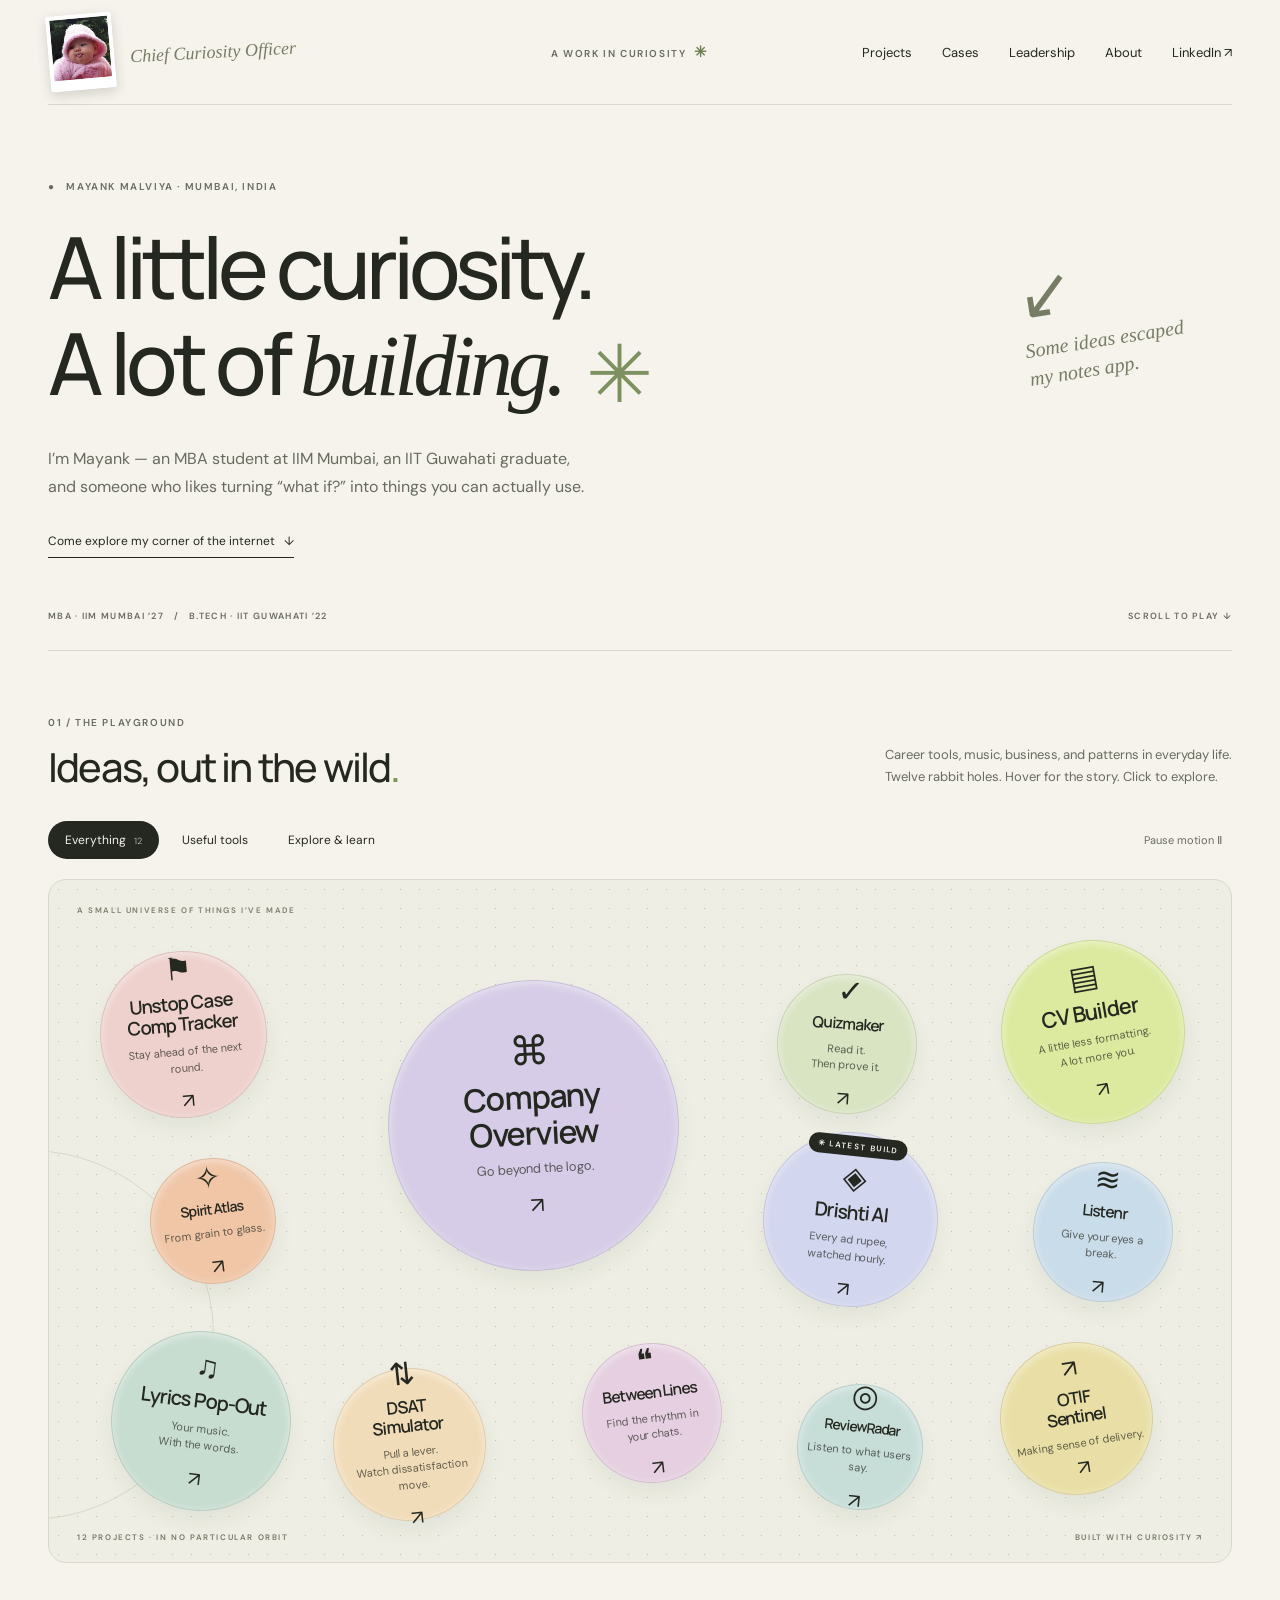
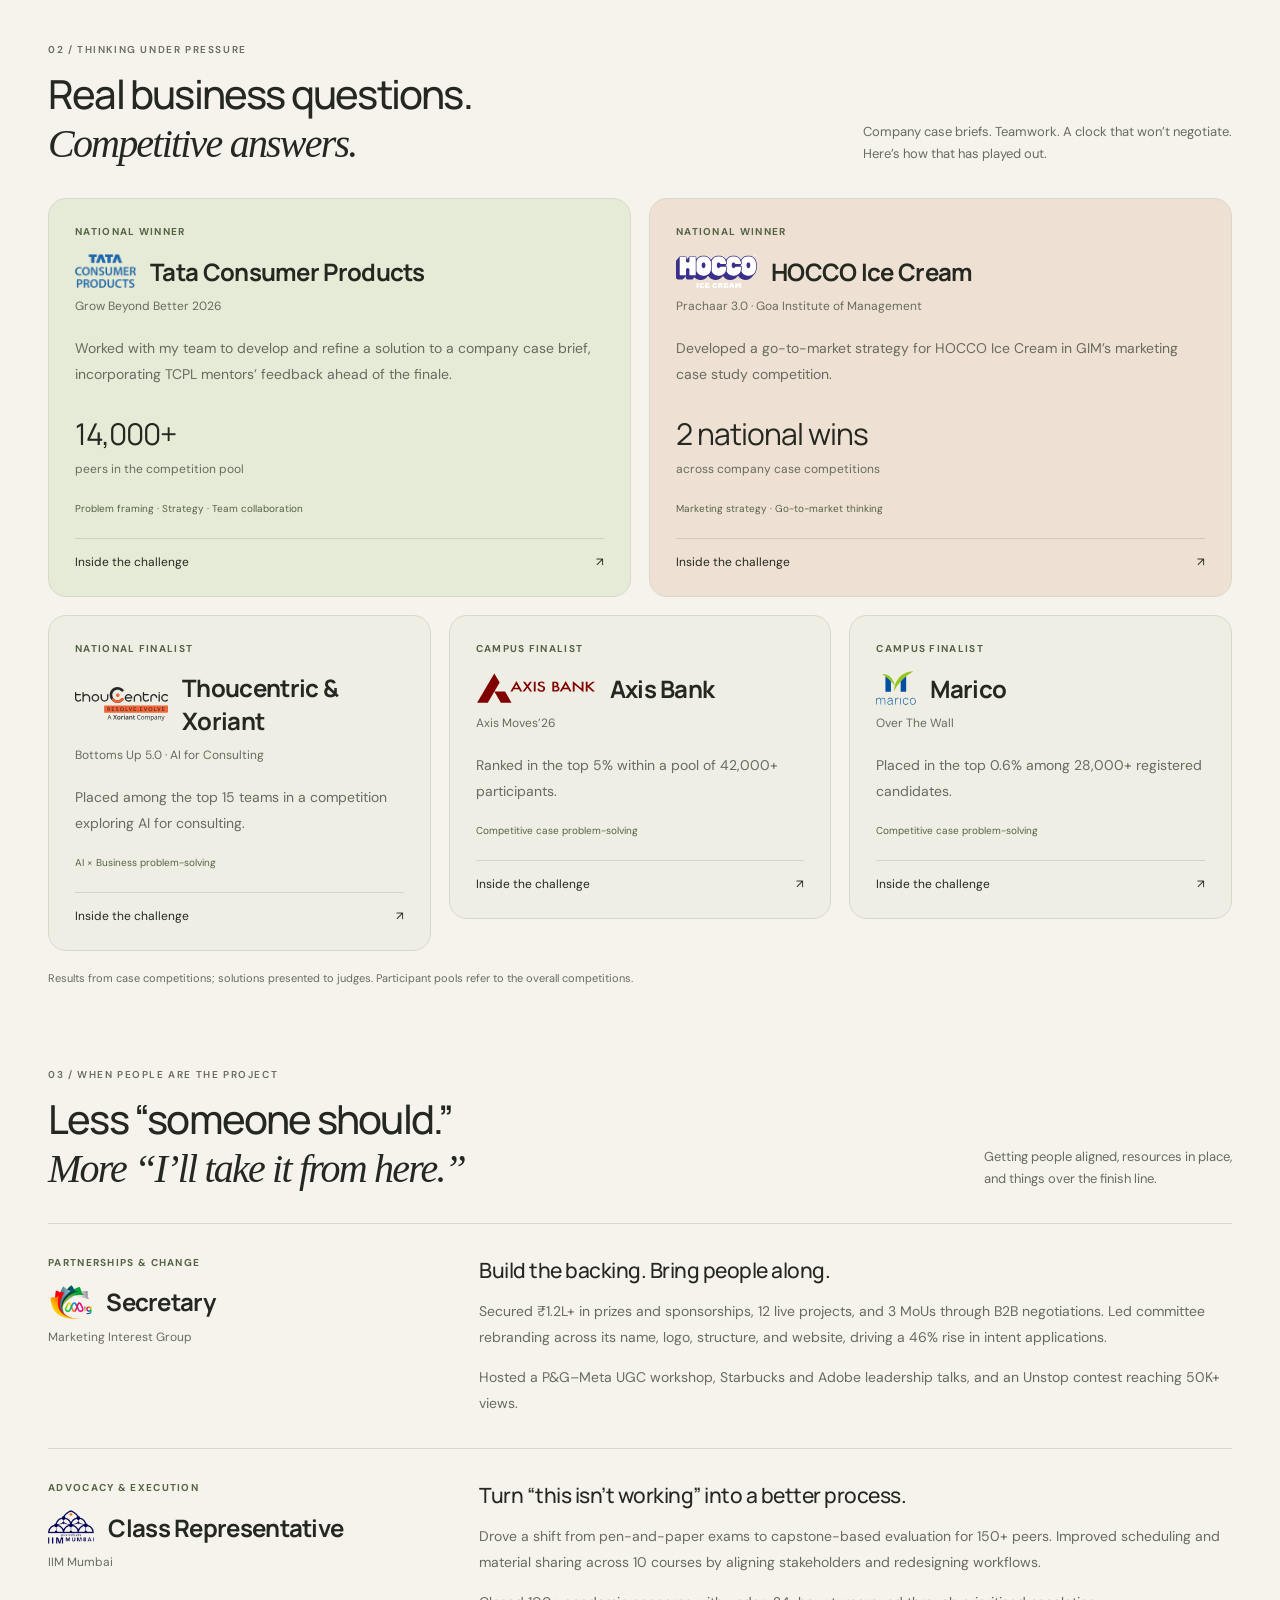
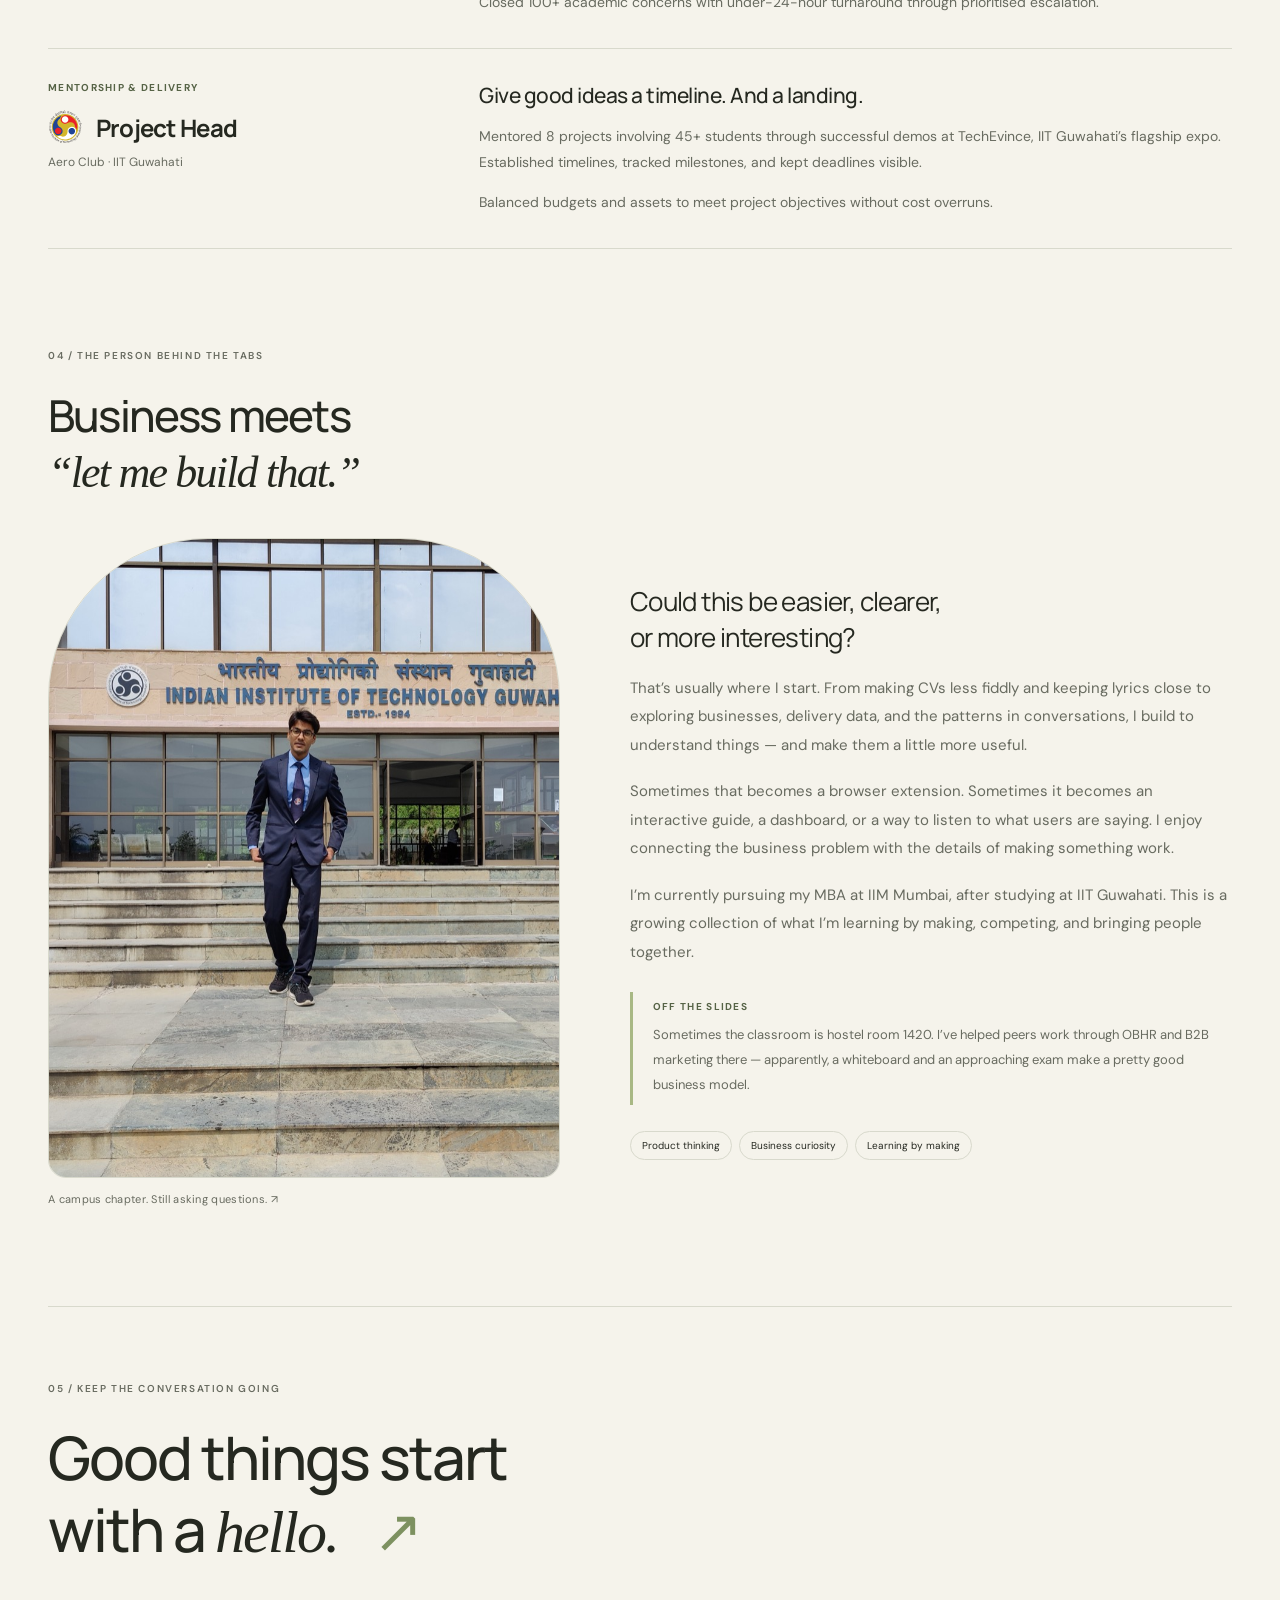
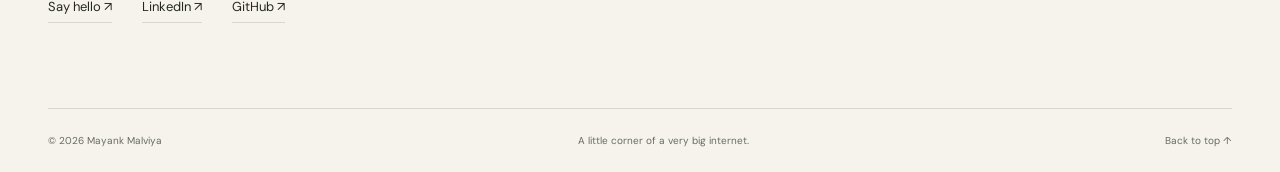
==== commit e96e2e72: "Beyond my CV: shrink Company Overview hero to ~1.5x CV Builder Co-Authored-By: Claude Opus 5.5 <nore" ====
--- a/beyond-my-cv/index.html
+++ b/beyond-my-cv/index.html
@@ -12,7 +12,7 @@
   <meta property="og:url" content="https://mayankmalviya64.github.io/beyond-my-cv/">
   <link rel="canonical" href="https://mayankmalviya64.github.io/beyond-my-cv/">
   <link rel="icon" href="data:image/svg+xml,%3Csvg xmlns='http://www.w3.org/2000/svg' viewBox='0 0 64 64'%3E%3Ccircle cx='32' cy='32' r='32' fill='%23dbea9f'/%3E%3Ctext x='16' y='44' font-size='40' font-family='Georgia'%3Em%3C/text%3E%3C/svg%3E">
-  <link rel="stylesheet" href="../style.css?v=20261101b">
+  <link rel="stylesheet" href="../style.css?v=20261101c">
   <script src="../script.js?v=20261026c" defer></script>
 </head>
 <body>
--- a/style.css
+++ b/style.css
@@ -117,11 +117,11 @@
 .playground .bubble:not(.feature) strong{font-size:max(12px,calc(clamp(14.5px,2.35vh,20px)*var(--s,.8)*1.08))}
 
 /* The hero bubble: a 2x2 block, pinned off-centre (columns 2-3, rows 1-2) */
-.playground .bubble.bubble.feature{grid-column:2 / span 2;grid-row:1 / span 2;width:min(94%,calc(var(--b)*2 + 8px));rotate:-3deg;translate:none}
-.playground .bubble.feature strong{font-size:clamp(28px,4.6vh,40px);letter-spacing:-1.5px}
-.playground .bubble.feature>span:not(.icon){font-size:clamp(11px,1.8vh,14px)}
-.playground .bubble.feature .icon{font-size:clamp(36px,5.6vh,50px)}
-.playground .bubble.feature b{font-size:26px}
+.playground .bubble.bubble.feature{grid-column:2 / span 2;grid-row:1 / span 2;width:min(78%,calc(var(--b)*1.5));rotate:-3deg;translate:6px 4px} /* ~1.5x CV Builder: clearly #1 without swallowing the canvas */
+.playground .bubble.feature strong{font-size:clamp(24px,3.7vh,32px);letter-spacing:-1.2px}
+.playground .bubble.feature>span:not(.icon){font-size:clamp(10.5px,1.6vh,13px)}
+.playground .bubble.feature .icon{font-size:clamp(30px,4.6vh,40px)}
+.playground .bubble.feature b{font-size:22px}
 /* Small dark pill, e.g. "LATEST BUILD" on Drishti AI */
 .bubble-flag{font:600 8px 'DM Sans',sans-serif;letter-spacing:1.4px;background:#252820;color:#f5f3eb;padding:5px 9px;border-radius:20px;margin-bottom:6px}
 
@@ -139,7 +139,7 @@
 @media(max-width:720px){
   .playground.playground{--b:190px}
   .playground .bubble.bubble{translate:none;max-width:none} /* lift the old 190px cap so sizes show */
-  .playground .bubble.bubble.feature{grid-column:1 / -1;grid-row:span 1;width:min(78%,290px);margin-top:10px}
+  .playground .bubble.bubble.feature{grid-column:1 / -1;grid-row:span 1;width:min(64%,240px);margin-top:10px}
   .playground .bubble.feature strong{font-size:30px}
   .playground .bubble:not(.feature) strong{font-size:max(13px,calc(18px*var(--s,.8)*1.1))}
 }
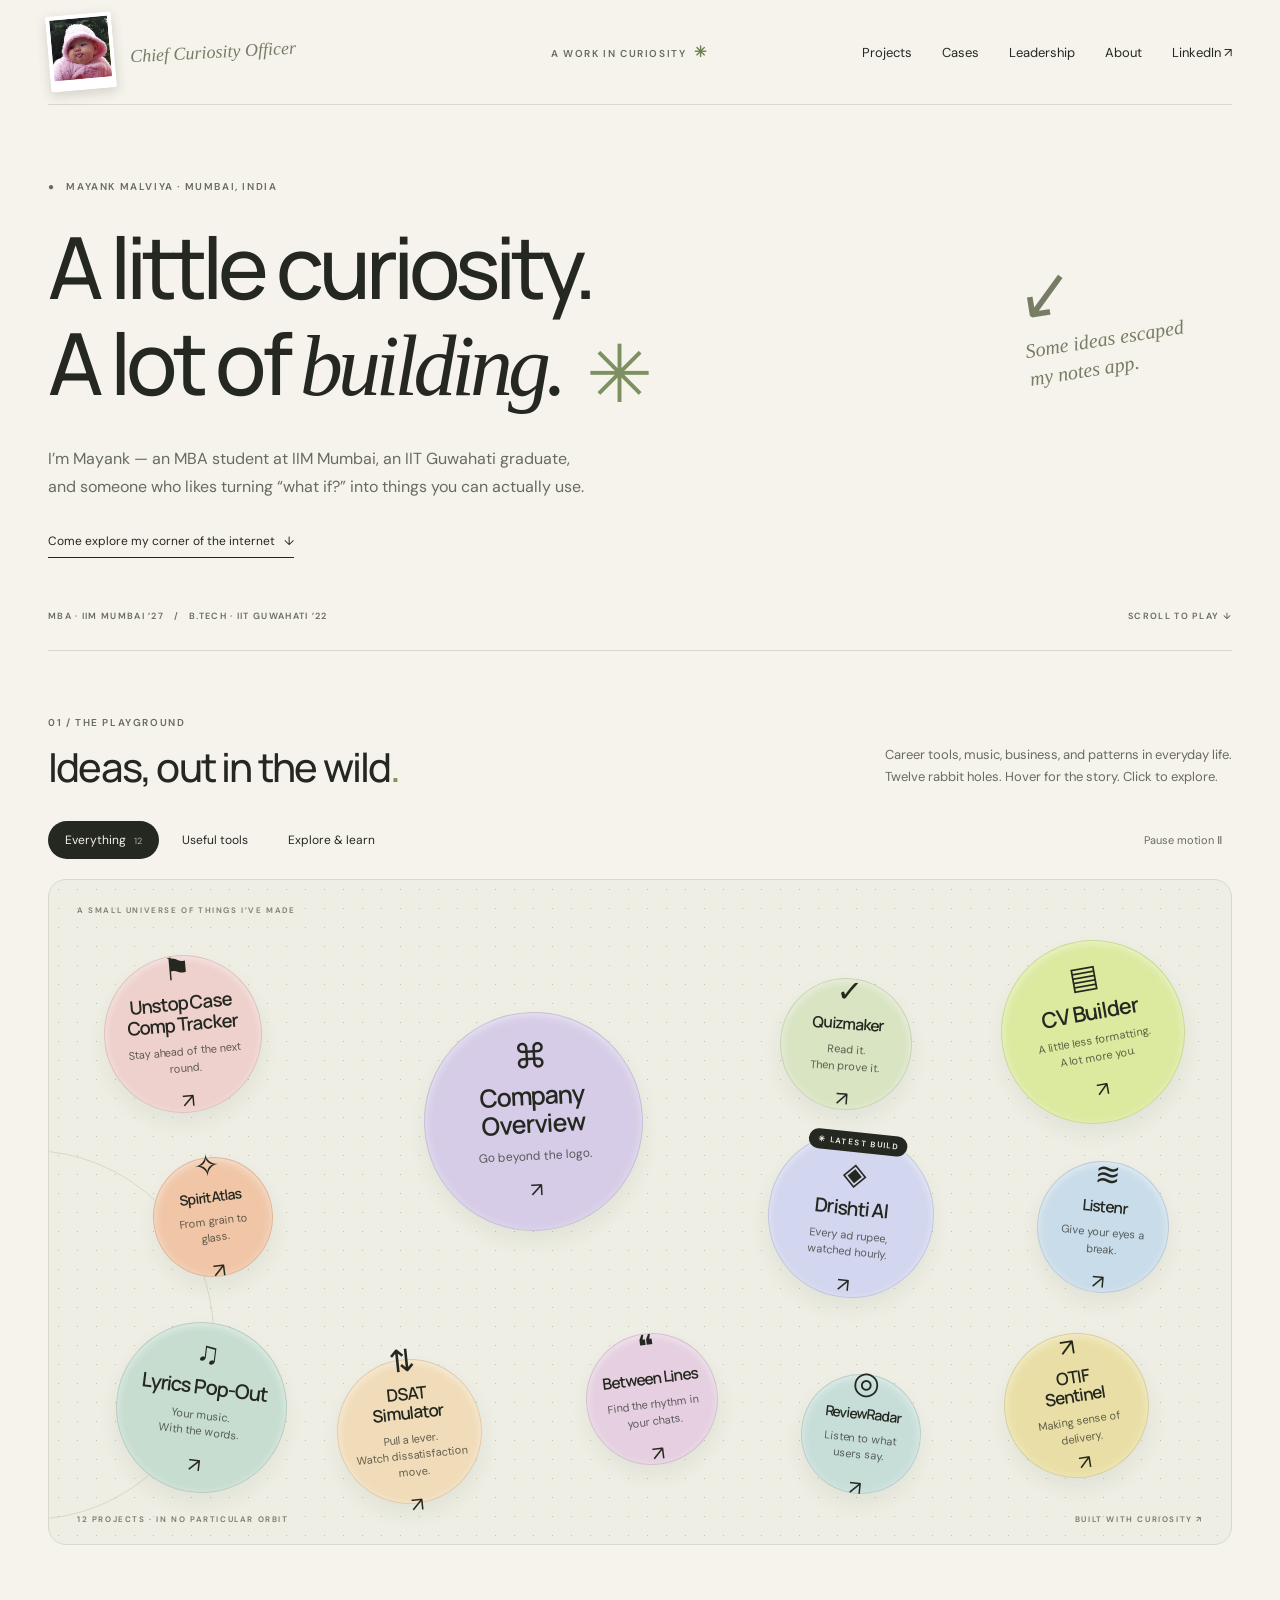
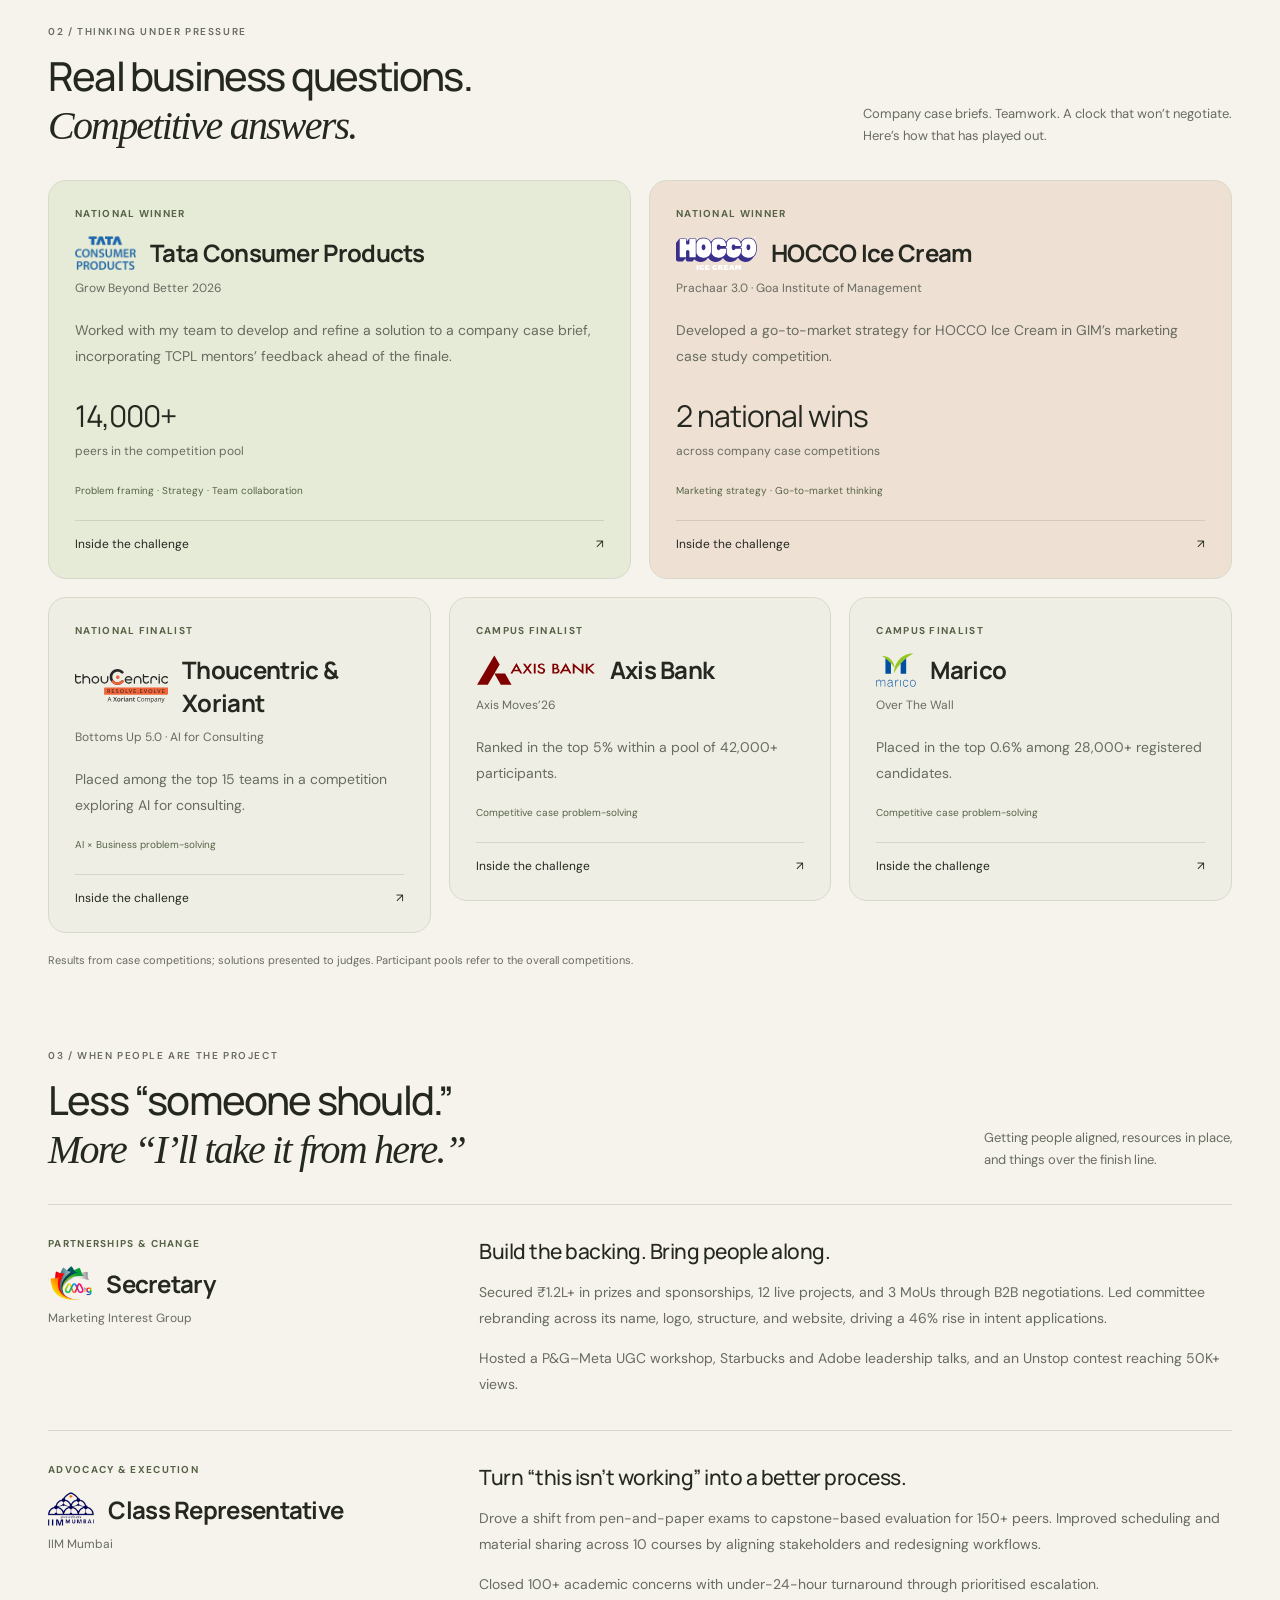
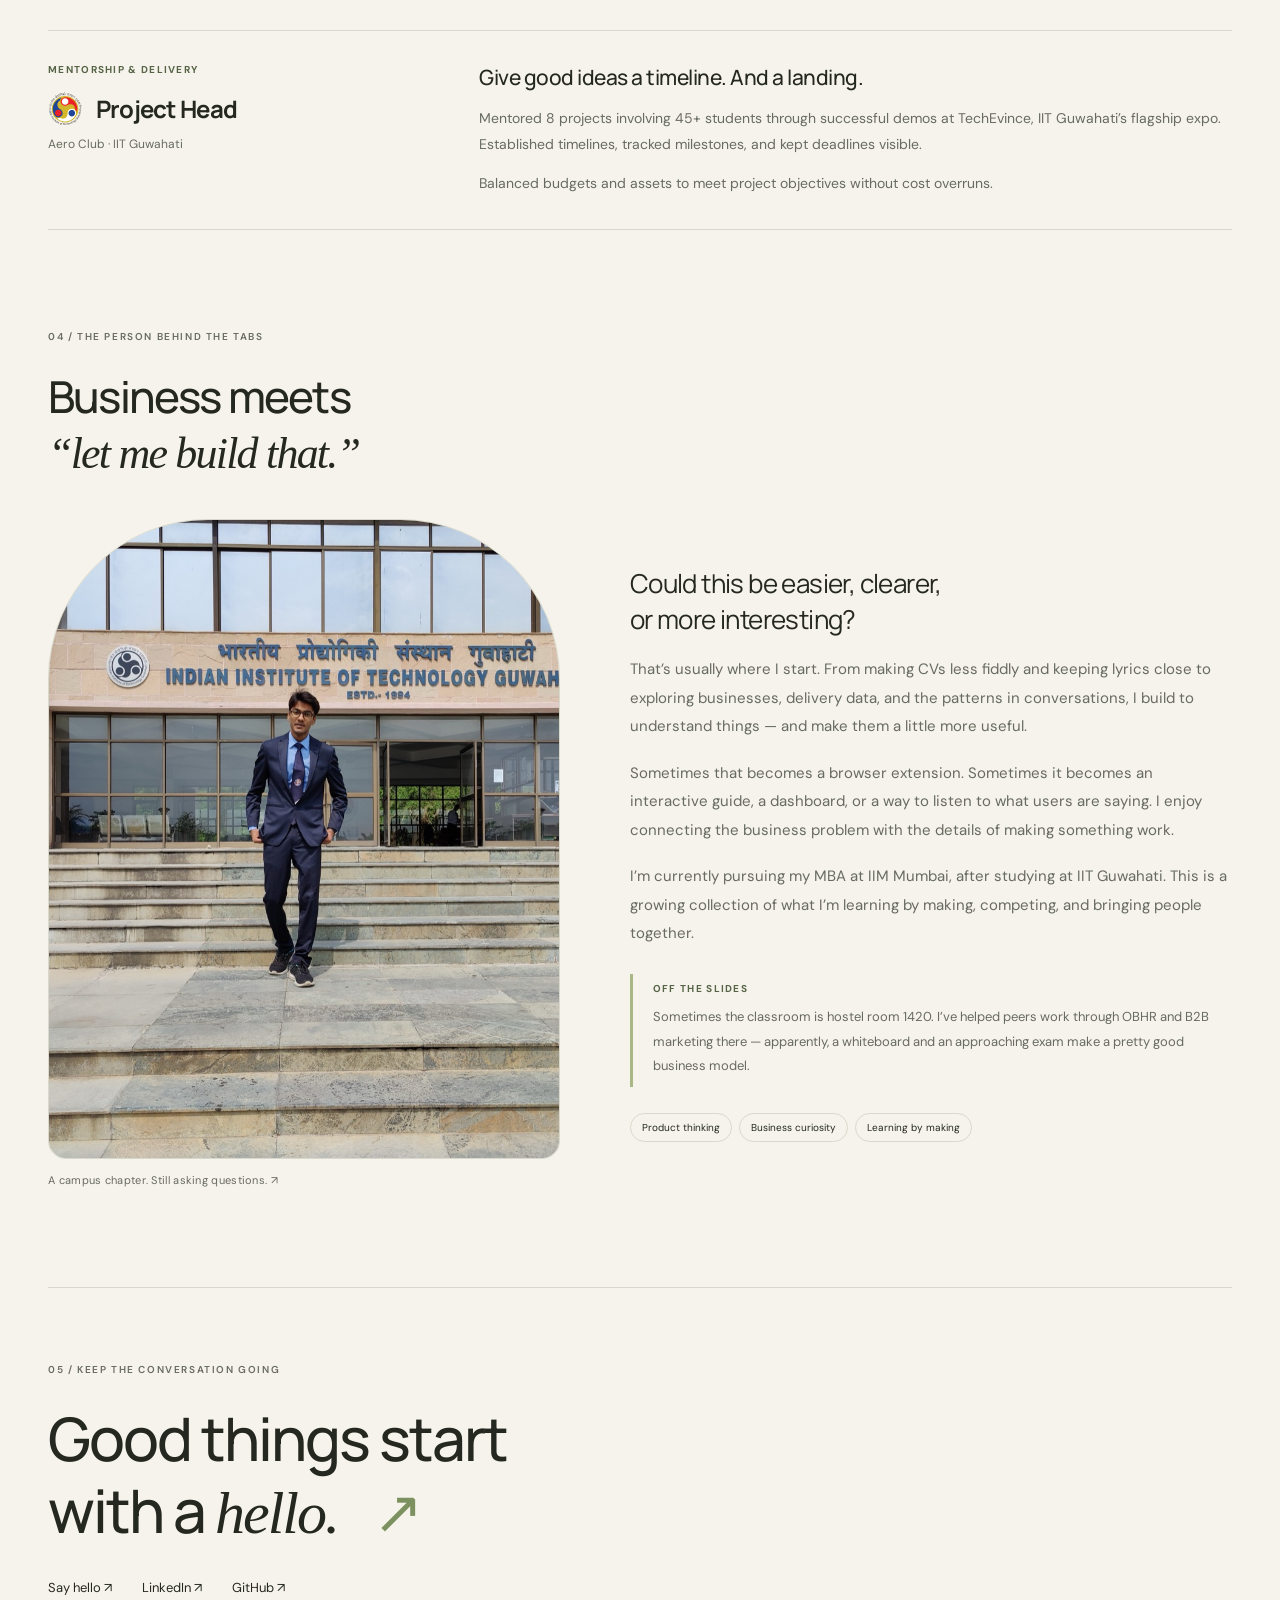
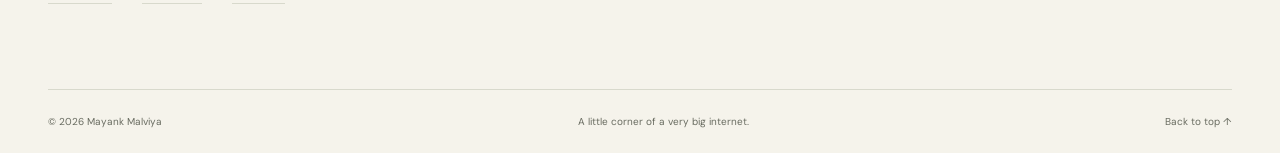
==== commit 78155e47: "Beyond my CV: no bubble exceeds 1.2x the next largest; size order holds on every screen width; phone" ====
--- a/beyond-my-cv/index.html
+++ b/beyond-my-cv/index.html
@@ -12,7 +12,7 @@
   <meta property="og:url" content="https://mayankmalviya64.github.io/beyond-my-cv/">
   <link rel="canonical" href="https://mayankmalviya64.github.io/beyond-my-cv/">
   <link rel="icon" href="data:image/svg+xml,%3Csvg xmlns='http://www.w3.org/2000/svg' viewBox='0 0 64 64'%3E%3Ccircle cx='32' cy='32' r='32' fill='%23dbea9f'/%3E%3Ctext x='16' y='44' font-size='40' font-family='Georgia'%3Em%3C/text%3E%3C/svg%3E">
-  <link rel="stylesheet" href="../style.css?v=20261101c">
+  <link rel="stylesheet" href="../style.css?v=20261101g">
   <script src="../script.js?v=20261026c" defer></script>
 </head>
 <body>
--- a/style.css
+++ b/style.css
@@ -102,7 +102,7 @@
    --------------------------------------------------------------------------- */
 :where(.playground){--b:230px}
 .playground,.playground.filtered{grid-auto-flow:dense} /* lets bubbles fill any gap beside the 2x2 hero */
-.playground .bubble.bubble{width:min(90%,calc(var(--b)*var(--s,.8)));translate:var(--dx,0) var(--dy,0)}
+.playground .bubble.bubble{width:calc(min(90%,var(--b))*var(--s,.8));translate:var(--dx,0) var(--dy,0)} /* cap first, then scale, so the size order holds on narrow screens too */
 
 /* Size map: 1 = full cell. Hero (Company Overview) is set separately below. */
 .cv{--s:1}                     /* #2 */
@@ -117,11 +117,15 @@
 .playground .bubble:not(.feature) strong{font-size:max(12px,calc(clamp(14.5px,2.35vh,20px)*var(--s,.8)*1.08))}
 
 /* The hero bubble: a 2x2 block, pinned off-centre (columns 2-3, rows 1-2) */
-.playground .bubble.bubble.feature{grid-column:2 / span 2;grid-row:1 / span 2;width:min(78%,calc(var(--b)*1.5));rotate:-3deg;translate:6px 4px} /* ~1.5x CV Builder: clearly #1 without swallowing the canvas */
-.playground .bubble.feature strong{font-size:clamp(24px,3.7vh,32px);letter-spacing:-1.2px}
-.playground .bubble.feature>span:not(.icon){font-size:clamp(10.5px,1.6vh,13px)}
-.playground .bubble.feature .icon{font-size:clamp(30px,4.6vh,40px)}
-.playground .bubble.feature b{font-size:22px}
+.playground .bubble.bubble.feature{grid-column:2 / span 2;grid-row:1 / span 2;width:min(calc((100% - 20px)*.535),calc(var(--b)*1.19));rotate:-3deg;translate:6px 4px}
+/* RULE: no bubble may be more than 1.2x the next largest one.
+   The hero sits in a 2-column area, so one column = (100% - gap) / 2.
+   CV Builder (#2) is min(90% of a column, --b), so 1.2x that is
+   min(54% of (100% - gap), 1.2 x --b). We use 1.19 so pixel rounding never tips it over. */
+.playground .bubble.feature strong{font-size:clamp(19px,2.9vh,25px);letter-spacing:-1px}
+.playground .bubble.feature>span:not(.icon){font-size:clamp(10px,1.45vh,12px)}
+.playground .bubble.feature .icon{font-size:clamp(26px,3.8vh,34px)}
+.playground .bubble.feature b{font-size:20px}
 /* Small dark pill, e.g. "LATEST BUILD" on Drishti AI */
 .bubble-flag{font:600 8px 'DM Sans',sans-serif;letter-spacing:1.4px;background:#252820;color:#f5f3eb;padding:5px 9px;border-radius:20px;margin-bottom:6px}
 
@@ -139,7 +143,12 @@
 @media(max-width:720px){
   .playground.playground{--b:190px}
   .playground .bubble.bubble{translate:none;max-width:none} /* lift the old 190px cap so sizes show */
-  .playground .bubble.bubble.feature{grid-column:1 / -1;grid-row:span 1;width:min(64%,240px);margin-top:10px}
-  .playground .bubble.feature strong{font-size:30px}
-  .playground .bubble:not(.feature) strong{font-size:max(13px,calc(18px*var(--s,.8)*1.1))}
+  .playground .bubble.bubble.feature{grid-column:1 / -1;grid-row:span 1;width:min(calc((100% - 10px)*.535),calc(var(--b)*1.19));margin-top:10px} /* same 1.2x rule, phone gap is 10px */
+  .playground .bubble.feature strong{font-size:22px}
+  /* Phone bubbles are small, so the icon, title, blurb and arrow all shrink
+     with the bubble's size share (--s) to stay inside the circle */
+  .playground .bubble:not(.feature) strong{font-size:max(12px,calc(18px*var(--s,.8)));margin:3px 0}
+  .playground .bubble:not(.feature) .icon{font-size:calc(26px*var(--s,.8))}
+  .playground .bubble:not(.feature)>span:not(.icon){font-size:8.5px;line-height:1.35;max-width:80%}
+  .playground .bubble:not(.feature) b{display:none} /* the ↗ is decoration only; the whole bubble is still the link */
 }
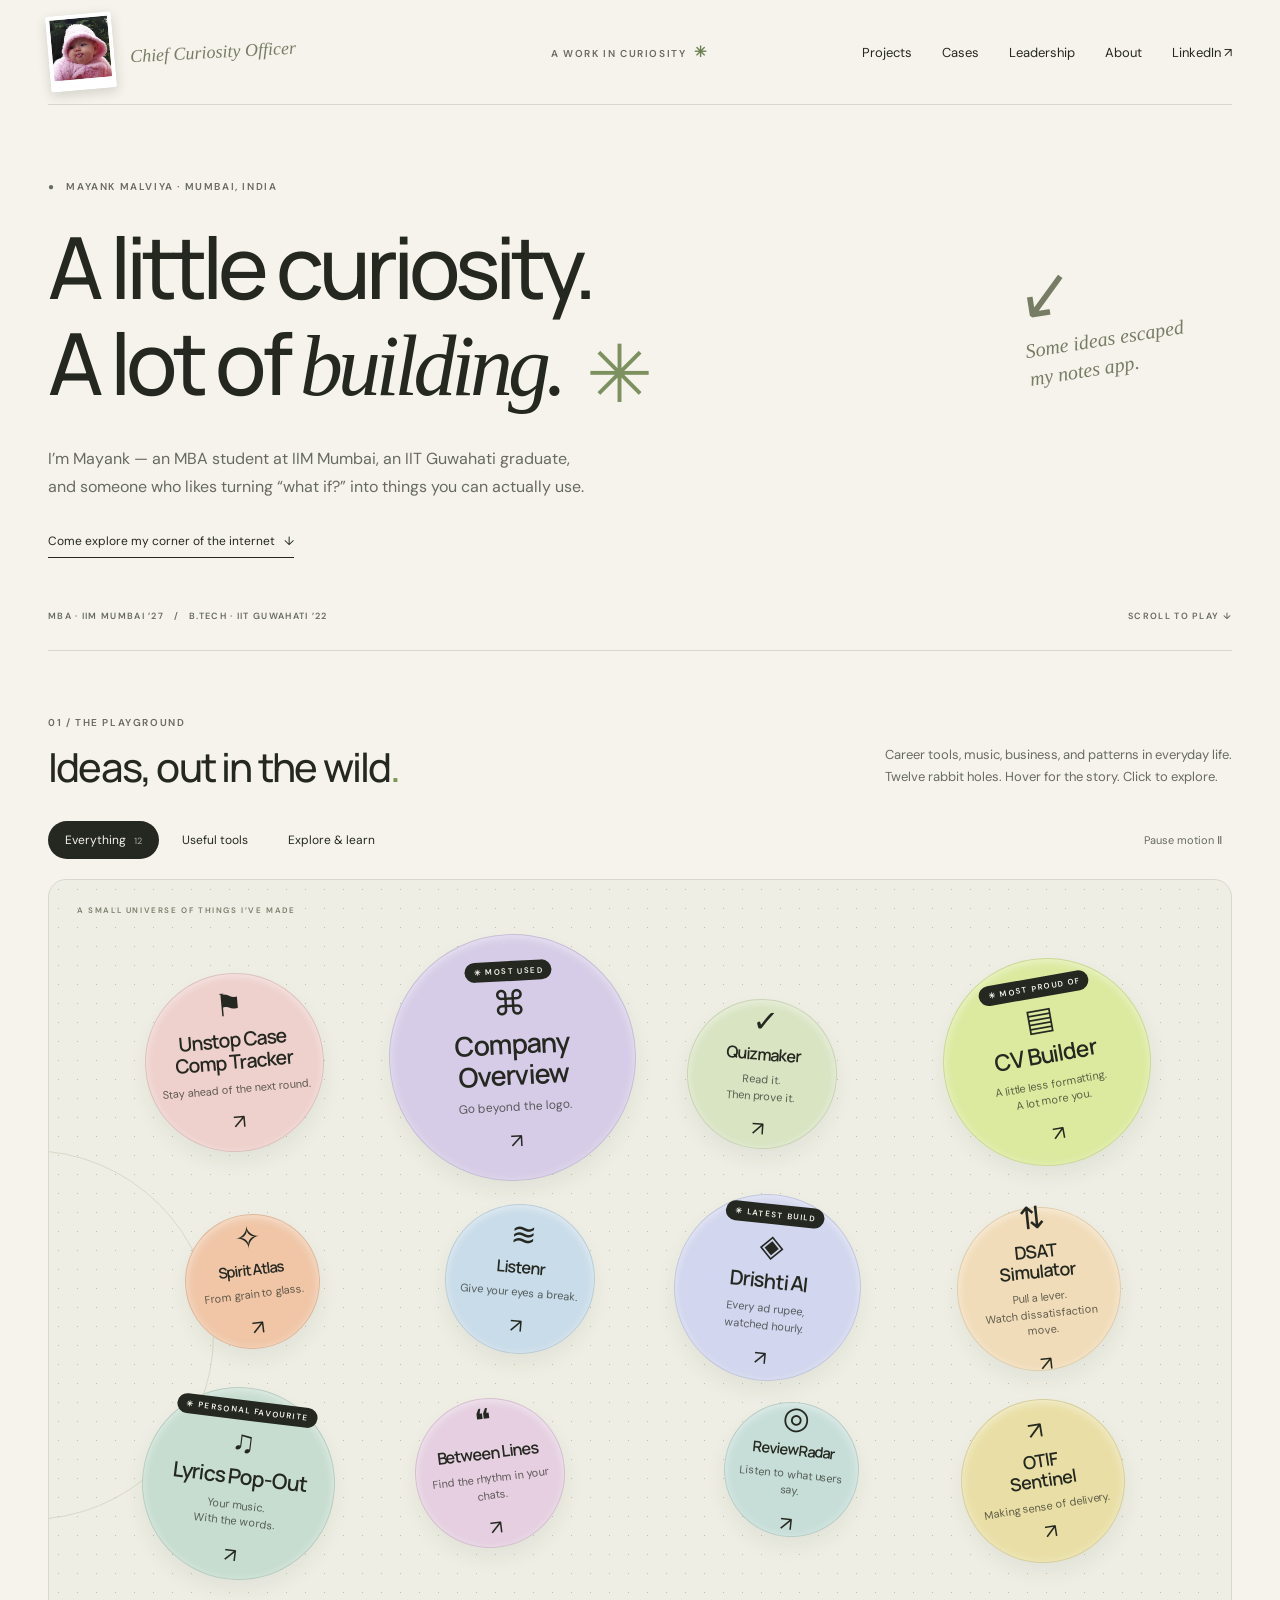
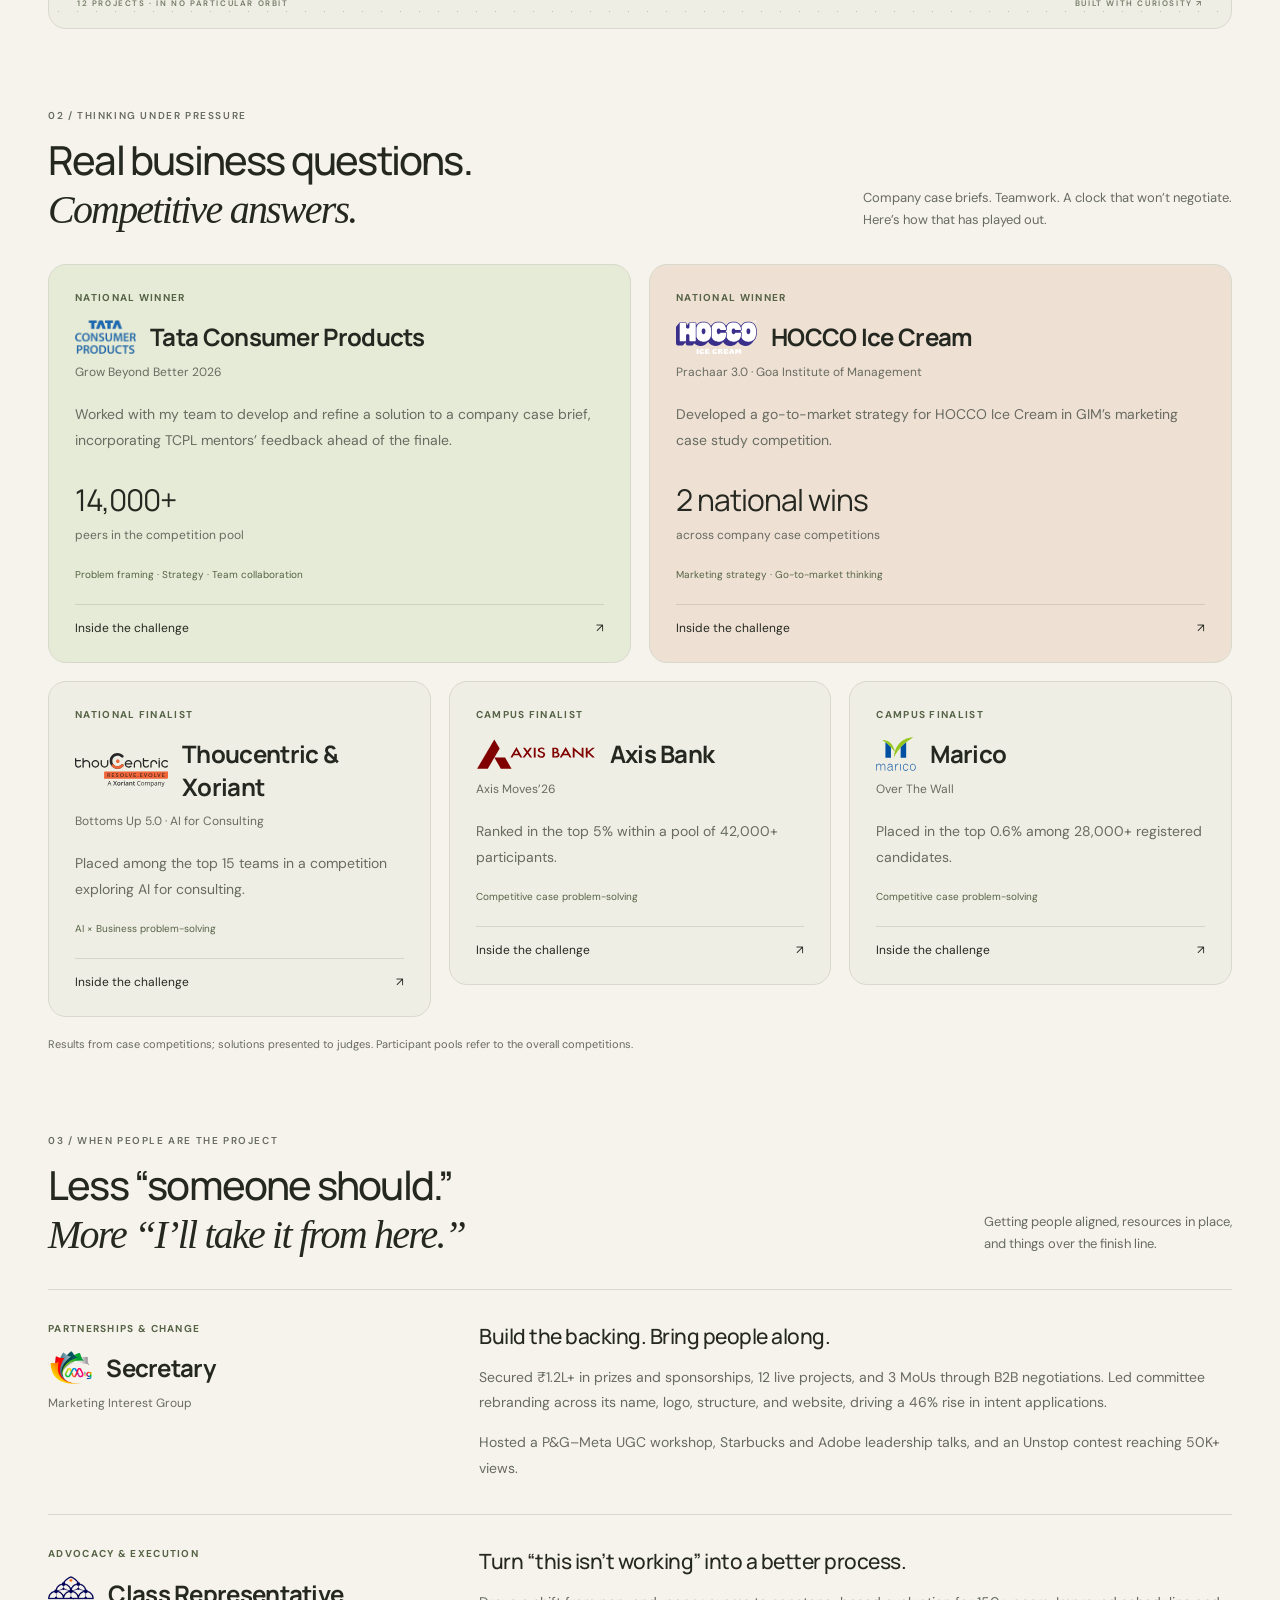
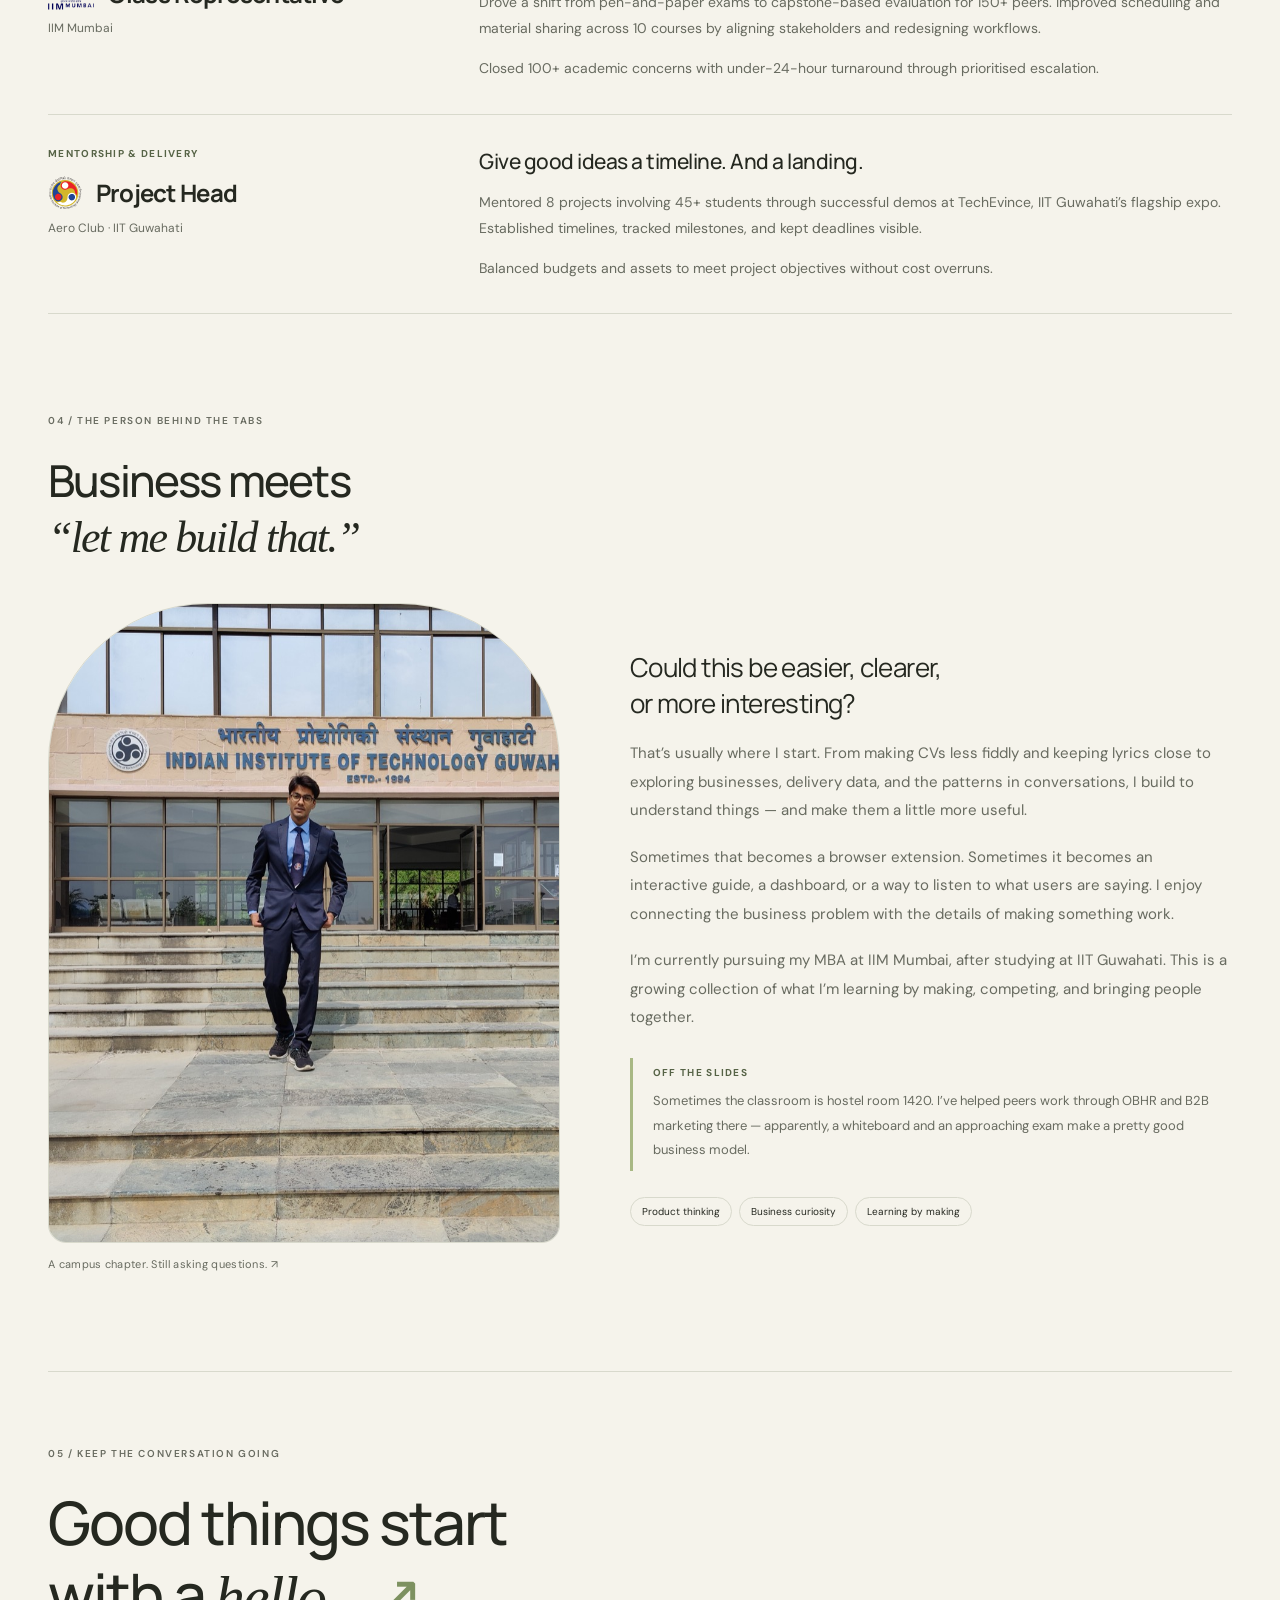
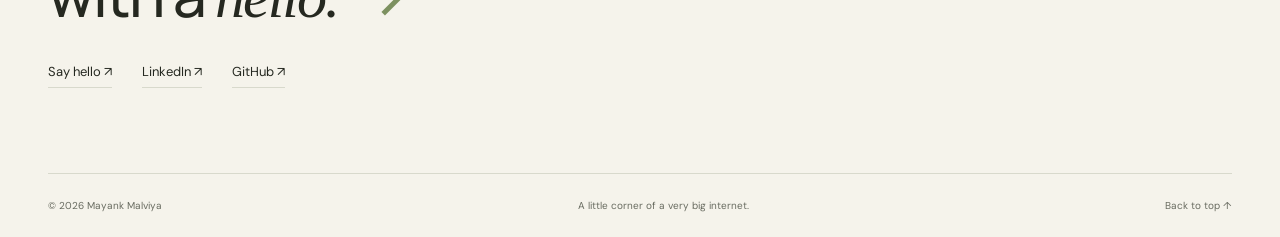
==== commit 189e9491: "Beyond my CV: 4x3 grid removes white space around Company Overview; labels MOST USED, MOST PROUD OF," ====
--- a/beyond-my-cv/index.html
+++ b/beyond-my-cv/index.html
@@ -12,7 +12,7 @@
   <meta property="og:url" content="https://mayankmalviya64.github.io/beyond-my-cv/">
   <link rel="canonical" href="https://mayankmalviya64.github.io/beyond-my-cv/">
   <link rel="icon" href="data:image/svg+xml,%3Csvg xmlns='http://www.w3.org/2000/svg' viewBox='0 0 64 64'%3E%3Ccircle cx='32' cy='32' r='32' fill='%23dbea9f'/%3E%3Ctext x='16' y='44' font-size='40' font-family='Georgia'%3Em%3C/text%3E%3C/svg%3E">
-  <link rel="stylesheet" href="../style.css?v=20261101g">
+  <link rel="stylesheet" href="../style.css?v=20261101i">
   <script src="../script.js?v=20261026c" defer></script>
 </head>
 <body>
@@ -23,15 +23,15 @@
     <section id="projects" class="projects wrap" aria-labelledby="projects-title"><div class="section-heading"><div><p class="eyebrow">01 / THE PLAYGROUND</p><h2 id="projects-title">Ideas, out in the wild<span>.</span></h2></div><p>Career tools, music, business, and patterns in everyday life.<br>Twelve rabbit holes. Hover for the story. Click to explore.</p></div><div class="toolbar"><div class="filters" role="group" aria-label="Filter projects"><button class="active" data-filter="all" aria-pressed="true">Everything <small>12</small></button><button data-filter="tools" aria-pressed="false">Useful tools</button><button data-filter="explore" aria-pressed="false">Explore & learn</button></div><button id="motion" aria-pressed="false">Pause motion Ⅱ</button></div>
     <!-- Each bubble is a normal button, supporting keyboards and touch. -->
     <div class="playground" id="playground"><span class="field-label" aria-hidden="true">A SMALL UNIVERSE OF THINGS I’VE MADE</span>
-    <a class="bubble company feature" data-project="company" href="https://mayankmalviya64.github.io/company-overview/" target="_blank" rel="noopener noreferrer" data-category="explore" aria-label="Explore Company Overview"><span class="icon" aria-hidden="true">⌘</span><strong>Company<br>Overview</strong><span>Go beyond the logo.</span><b aria-hidden="true">↗</b></a>
     <a class="bubble tracker" data-project="tracker" href="https://chromewebstore.google.com/detail/unstop-case-comp-tracker/loacdhgagghgffbgeipckahmjffhfgoi" target="_blank" rel="noopener noreferrer" data-category="tools" aria-label="Explore Unstop Case Comp Tracker"><span class="icon" aria-hidden="true">⚑</span><strong>Unstop Case<br>Comp Tracker</strong><span>Stay ahead of the next round.</span><b aria-hidden="true">↗</b></a>
+    <a class="bubble company feature" data-project="company" href="https://mayankmalviya64.github.io/company-overview/" target="_blank" rel="noopener noreferrer" data-category="explore" aria-label="Explore Company Overview"><small class="bubble-flag">✳ MOST USED</small><span class="icon" aria-hidden="true">⌘</span><strong>Company<br>Overview</strong><span>Go beyond the logo.</span><b aria-hidden="true">↗</b></a>
     <a class="bubble quizmaker" data-project="quizmaker" href="https://mayankmalviya64.github.io/quizmaker/" target="_blank" rel="noopener noreferrer" data-category="tools" aria-label="Explore Quizmaker"><span class="icon" aria-hidden="true">✓</span><strong>Quizmaker</strong><span>Read it.<br>Then prove it.</span><b aria-hidden="true">↗</b></a>
-    <a class="bubble cv" data-project="cv" href="https://mayankmalviya64.github.io/cv-builder/" target="_blank" rel="noopener noreferrer" data-category="tools" aria-label="Explore CV Builder"><span class="icon" aria-hidden="true">▤</span><strong>CV Builder</strong><span>A little less formatting.<br>A lot more you.</span><b aria-hidden="true">↗</b></a>
+    <a class="bubble cv" data-project="cv" href="https://mayankmalviya64.github.io/cv-builder/" target="_blank" rel="noopener noreferrer" data-category="tools" aria-label="Explore CV Builder"><small class="bubble-flag">✳ MOST PROUD OF</small><span class="icon" aria-hidden="true">▤</span><strong>CV Builder</strong><span>A little less formatting.<br>A lot more you.</span><b aria-hidden="true">↗</b></a>
     <a class="bubble spirit" data-project="spirit" href="https://mayankmalviya64.github.io/spirit-atlas/" target="_blank" rel="noopener noreferrer" data-category="explore" aria-label="Explore Spirit Atlas"><span class="icon" aria-hidden="true">✧</span><strong>Spirit Atlas</strong><span>From grain to glass.</span><b aria-hidden="true">↗</b></a>
+    <a class="bubble listenr" data-project="listenr" href="https://mayankmalviya64.github.io/listenr-web/" target="_blank" rel="noopener noreferrer" data-category="tools" aria-label="Explore Listenr"><span class="icon" aria-hidden="true">≋</span><strong>Listenr</strong><span>Give your eyes a break.</span><b aria-hidden="true">↗</b></a>
     <a class="bubble drishti" data-project="drishti" href="https://mayankmalviya64.github.io/drishti-ai/" target="_blank" rel="noopener noreferrer" data-category="explore" aria-label="Explore Drishti AI"><small class="bubble-flag">✳ LATEST BUILD</small><span class="icon" aria-hidden="true">◈</span><strong>Drishti AI</strong><span>Every ad rupee,<br>watched hourly.</span><b aria-hidden="true">↗</b></a>
-    <a class="bubble listenr" data-project="listenr" href="https://mayankmalviya64.github.io/listenr-web/" target="_blank" rel="noopener noreferrer" data-category="tools" aria-label="Explore Listenr"><span class="icon" aria-hidden="true">≋</span><strong>Listenr</strong><span>Give your eyes a break.</span><b aria-hidden="true">↗</b></a>
-    <a class="bubble spotify" data-project="spotify" href="https://chromewebstore.google.com/detail/spotify-lyrics-pop-out/iefmjdliplhckfhclcjkpcbdahknciih" target="_blank" rel="noopener noreferrer" data-category="tools" aria-label="Explore Spotify Lyrics Pop-Out"><span class="icon" aria-hidden="true">♫</span><strong>Lyrics Pop-Out</strong><span>Your music.<br>With the words.</span><b aria-hidden="true">↗</b></a>
     <a class="bubble dsat" data-project="dsat" href="https://mayankmalviya64.github.io/dsat-simulator/" target="_blank" rel="noopener noreferrer" data-category="explore" aria-label="Explore DSAT Simulator"><span class="icon" aria-hidden="true">⇅</span><strong>DSAT<br>Simulator</strong><span>Pull a lever.<br>Watch dissatisfaction move.</span><b aria-hidden="true">↗</b></a>
+    <a class="bubble spotify" data-project="spotify" href="https://chromewebstore.google.com/detail/spotify-lyrics-pop-out/iefmjdliplhckfhclcjkpcbdahknciih" target="_blank" rel="noopener noreferrer" data-category="tools" aria-label="Explore Spotify Lyrics Pop-Out"><small class="bubble-flag">✳ PERSONAL FAVOURITE</small><span class="icon" aria-hidden="true">♫</span><strong>Lyrics Pop-Out</strong><span>Your music.<br>With the words.</span><b aria-hidden="true">↗</b></a>
     <a class="bubble between" data-project="between" href="https://mayankmalviya64.github.io/between-lines/" target="_blank" rel="noopener noreferrer" data-category="tools" aria-label="Explore Between Lines"><span class="icon" aria-hidden="true">❝</span><strong>Between Lines</strong><span>Find the rhythm in your chats.</span><b aria-hidden="true">↗</b></a>
     <a class="bubble reviewradar" data-project="reviewradar" href="https://mayankmalviya64.github.io/reviewradar/" target="_blank" rel="noopener noreferrer" data-category="tools" aria-label="Explore ReviewRadar"><span class="icon" aria-hidden="true">◎</span><strong>ReviewRadar</strong><span>Listen to what users say.</span><b aria-hidden="true">↗</b></a>
     <a class="bubble otif" data-project="otif" href="https://mayankmalviya64.github.io/kearney-otif-analysis/otif-sentinel.html" target="_blank" rel="noopener noreferrer" data-category="explore" aria-label="Explore OTIF Sentinel"><span class="icon" aria-hidden="true">↗</span><strong>OTIF<br>Sentinel</strong><span>Making sense of delivery.</span><b aria-hidden="true">↗</b></a>
--- a/style.css
+++ b/style.css
@@ -85,70 +85,74 @@
 
 /* ---------------------------------------------------------------------------
    BUBBLE SIZES + SCATTER
-   Design idea: size shows importance, position does NOT. The three biggest
-   bubbles sit on a diagonal (hero in the middle-top, CV Builder top-right,
-   Lyrics Pop-Out bottom-left) so the eye travels across the whole canvas.
-   Big and small bubbles alternate so no two big ones touch.
+   Design idea: size shows importance, position does NOT.
+   - Desktop is a 4 x 3 grid: 12 slots for 12 projects, so there are no
+     empty slots and every bubble can be large.
+   - The big ones sit apart (Company Overview top, CV Builder top-right,
+     Lyrics Pop-Out bottom-left), with smaller bubbles between them.
 
-   Size ranking (fixed):  Company Overview > CV Builder > Lyrics Pop-Out
-   Everyone else shares three smaller sizes, so the field has rhythm.
+   Size ranking (fixed): Company Overview > CV Builder > Lyrics Pop-Out
+   > Drishti AI > the rest (some share a size).
+   RULE: no bubble may be more than 1.2x the next largest one.
 
    --b  = base bubble size (set per screen width)
    --s  = this bubble's share of the base size
-   --dx/--dy = nudge off the grid lines. Smaller bubbles drift further, which
-          makes the layout feel scattered rather than boxed. They use
-          `translate`, which doesn't clash with the float animation
+   --dx/--dy = nudge off the grid lines so the field looks scattered.
+          They use `translate`, which doesn't clash with the float animation
           (transform), the tilt (rotate) or the hover zoom (scale).
    --------------------------------------------------------------------------- */
 :where(.playground){--b:230px}
-.playground,.playground.filtered{grid-auto-flow:dense} /* lets bubbles fill any gap beside the 2x2 hero */
-.playground .bubble.bubble{width:calc(min(90%,var(--b))*var(--s,.8));translate:var(--dx,0) var(--dy,0)} /* cap first, then scale, so the size order holds on narrow screens too */
+.playground,.playground.filtered{grid-auto-flow:dense}
+/* cap at 90% of the grid slot first, then scale, so the size order holds on narrow screens too */
+.playground .bubble.bubble{width:calc(min(90%,var(--b))*var(--s,.8));translate:var(--dx,0) var(--dy,0)}
 
-/* Size map: 1 = full cell. Hero (Company Overview) is set separately below. */
+/* Size map (1 = full size). Each step down is at most 1.2x. */
+.company{--s:1.19}             /* #1 (1.19 so pixel rounding never tips past 1.2) */
 .cv{--s:1}                     /* #2 */
 .spotify{--s:.93}              /* #3 */
 .drishti{--s:.9}               /* #4: latest build */
 .tracker{--s:.86}              /* #5 */
-.dsat,.otif{--s:.79}          /* DSAT has long text, so it needs room */
+.dsat,.otif{--s:.79}           /* DSAT has long text, so it needs room */
 .quizmaker,.listenr,.between{--s:.72}
-.spirit,.reviewradar{--s:.65}  /* little accents that fill the gaps */
+.spirit,.reviewradar{--s:.65}  /* little accents */
+
+/* Desktop: 4 columns. Bubble size follows window height so the 3 rows
+   (one of them holding the 1.19x hero) stay on one screen. */
+@media(min-width:1100px){
+  .playground,.playground.filtered{--b:min(232px,calc((100vh - 235px)/3.2));grid-template-columns:repeat(4,minmax(0,1fr));gap:14px 20px;padding:48px 50px 44px}
+}
 
 /* Title text scales with the bubble, but never below 12px so it stays readable */
-.playground .bubble:not(.feature) strong{font-size:max(12px,calc(clamp(14.5px,2.35vh,20px)*var(--s,.8)*1.08))}
+.playground .bubble:not(.feature) strong{font-size:max(12px,calc(clamp(15px,2.5vh,21px)*var(--s,.8)*1.08))}
 
-/* The hero bubble: a 2x2 block, pinned off-centre (columns 2-3, rows 1-2) */
-.playground .bubble.bubble.feature{grid-column:2 / span 2;grid-row:1 / span 2;width:min(calc((100% - 20px)*.535),calc(var(--b)*1.19));rotate:-3deg;translate:6px 4px}
-/* RULE: no bubble may be more than 1.2x the next largest one.
-   The hero sits in a 2-column area, so one column = (100% - gap) / 2.
-   CV Builder (#2) is min(90% of a column, --b), so 1.2x that is
-   min(54% of (100% - gap), 1.2 x --b). We use 1.19 so pixel rounding never tips it over. */
-.playground .bubble.feature strong{font-size:clamp(19px,2.9vh,25px);letter-spacing:-1px}
+/* The hero bubble (Company Overview): one grid slot like the others, just bigger */
+.playground .bubble.bubble.feature{rotate:-3deg}
+.playground .bubble.feature strong{font-size:clamp(20px,3.1vh,27px);letter-spacing:-1px}
 .playground .bubble.feature>span:not(.icon){font-size:clamp(10px,1.45vh,12px)}
 .playground .bubble.feature .icon{font-size:clamp(26px,3.8vh,34px)}
 .playground .bubble.feature b{font-size:20px}
-/* Small dark pill, e.g. "LATEST BUILD" on Drishti AI */
-.bubble-flag{font:600 8px 'DM Sans',sans-serif;letter-spacing:1.4px;background:#252820;color:#f5f3eb;padding:5px 9px;border-radius:20px;margin-bottom:6px}
+
+/* Small dark pill labels: "MOST USED", "MOST PROUD OF", "PERSONAL FAVOURITE", "LATEST BUILD" */
+.bubble-flag{font:600 8px 'DM Sans',sans-serif;letter-spacing:1.4px;background:#252820;color:#f5f3eb;padding:5px 9px;border-radius:20px;margin-bottom:6px;white-space:nowrap}
 
 /* Hand-picked nudges (px). Bigger bubbles move a little, small ones more. */
-.cv{--dx:4px;--dy:10px}.spotify{--dx:10px;--dy:-6px}
-.tracker{--dx:-8px;--dy:12px}.drishti{--dx:-14px;--dy:-6px}
-.between{--dx:12px;--dy:-14px}.otif{--dx:-12px;--dy:-8px}
-.quizmaker{--dx:-18px;--dy:22px}.listenr{--dx:14px;--dy:6px}.dsat{--dx:-6px;--dy:18px}
-.spirit{--dx:22px;--dy:-4px}.reviewradar{--dx:-4px;--dy:20px}
+.company{--dx:10px;--dy:6px}.cv{--dx:-6px;--dy:10px}.spotify{--dx:12px;--dy:-4px}
+.drishti{--dx:-10px;--dy:4px}.tracker{--dx:8px;--dy:10px}
+.dsat{--dx:-14px;--dy:6px}.otif{--dx:-10px;--dy:-6px}
+.quizmaker{--dx:-16px;--dy:22px}.listenr{--dx:18px;--dy:-4px}.between{--dx:-12px;--dy:-14px}
+.spirit{--dx:26px;--dy:-2px}.reviewradar{--dx:14px;--dy:-18px}
 
-/* Tablets: 3 columns, so the hero simply takes a 2x2 block wherever it fits */
-@media(max-width:1099px){.playground .bubble.bubble.feature{grid-column:span 2;grid-row:span 2}}
-
-/* Phones: 2 columns, so the hero takes a full-width row and nudges are dropped */
+/* Phones: 2 columns. The hero moves to the top (order:-1) and nudges are dropped. */
 @media(max-width:720px){
   .playground.playground{--b:190px}
   .playground .bubble.bubble{translate:none;max-width:none} /* lift the old 190px cap so sizes show */
-  .playground .bubble.bubble.feature{grid-column:1 / -1;grid-row:span 1;width:min(calc((100% - 10px)*.535),calc(var(--b)*1.19));margin-top:10px} /* same 1.2x rule, phone gap is 10px */
-  .playground .bubble.feature strong{font-size:22px}
-  /* Phone bubbles are small, so the icon, title, blurb and arrow all shrink
-     with the bubble's size share (--s) to stay inside the circle */
+  .playground .bubble.bubble.feature{order:-1}
+  .playground .bubble.feature strong{font-size:19px}
+  /* Phone bubbles are small, so the icon, title and blurb shrink with the
+     bubble's size share (--s) to stay inside the circle */
   .playground .bubble:not(.feature) strong{font-size:max(12px,calc(18px*var(--s,.8)));margin:3px 0}
   .playground .bubble:not(.feature) .icon{font-size:calc(26px*var(--s,.8))}
   .playground .bubble:not(.feature)>span:not(.icon){font-size:8.5px;line-height:1.35;max-width:80%}
   .playground .bubble:not(.feature) b{display:none} /* the ↗ is decoration only; the whole bubble is still the link */
+  .bubble-flag{font-size:7px;letter-spacing:1px;padding:4px 7px;margin-bottom:3px}
 }
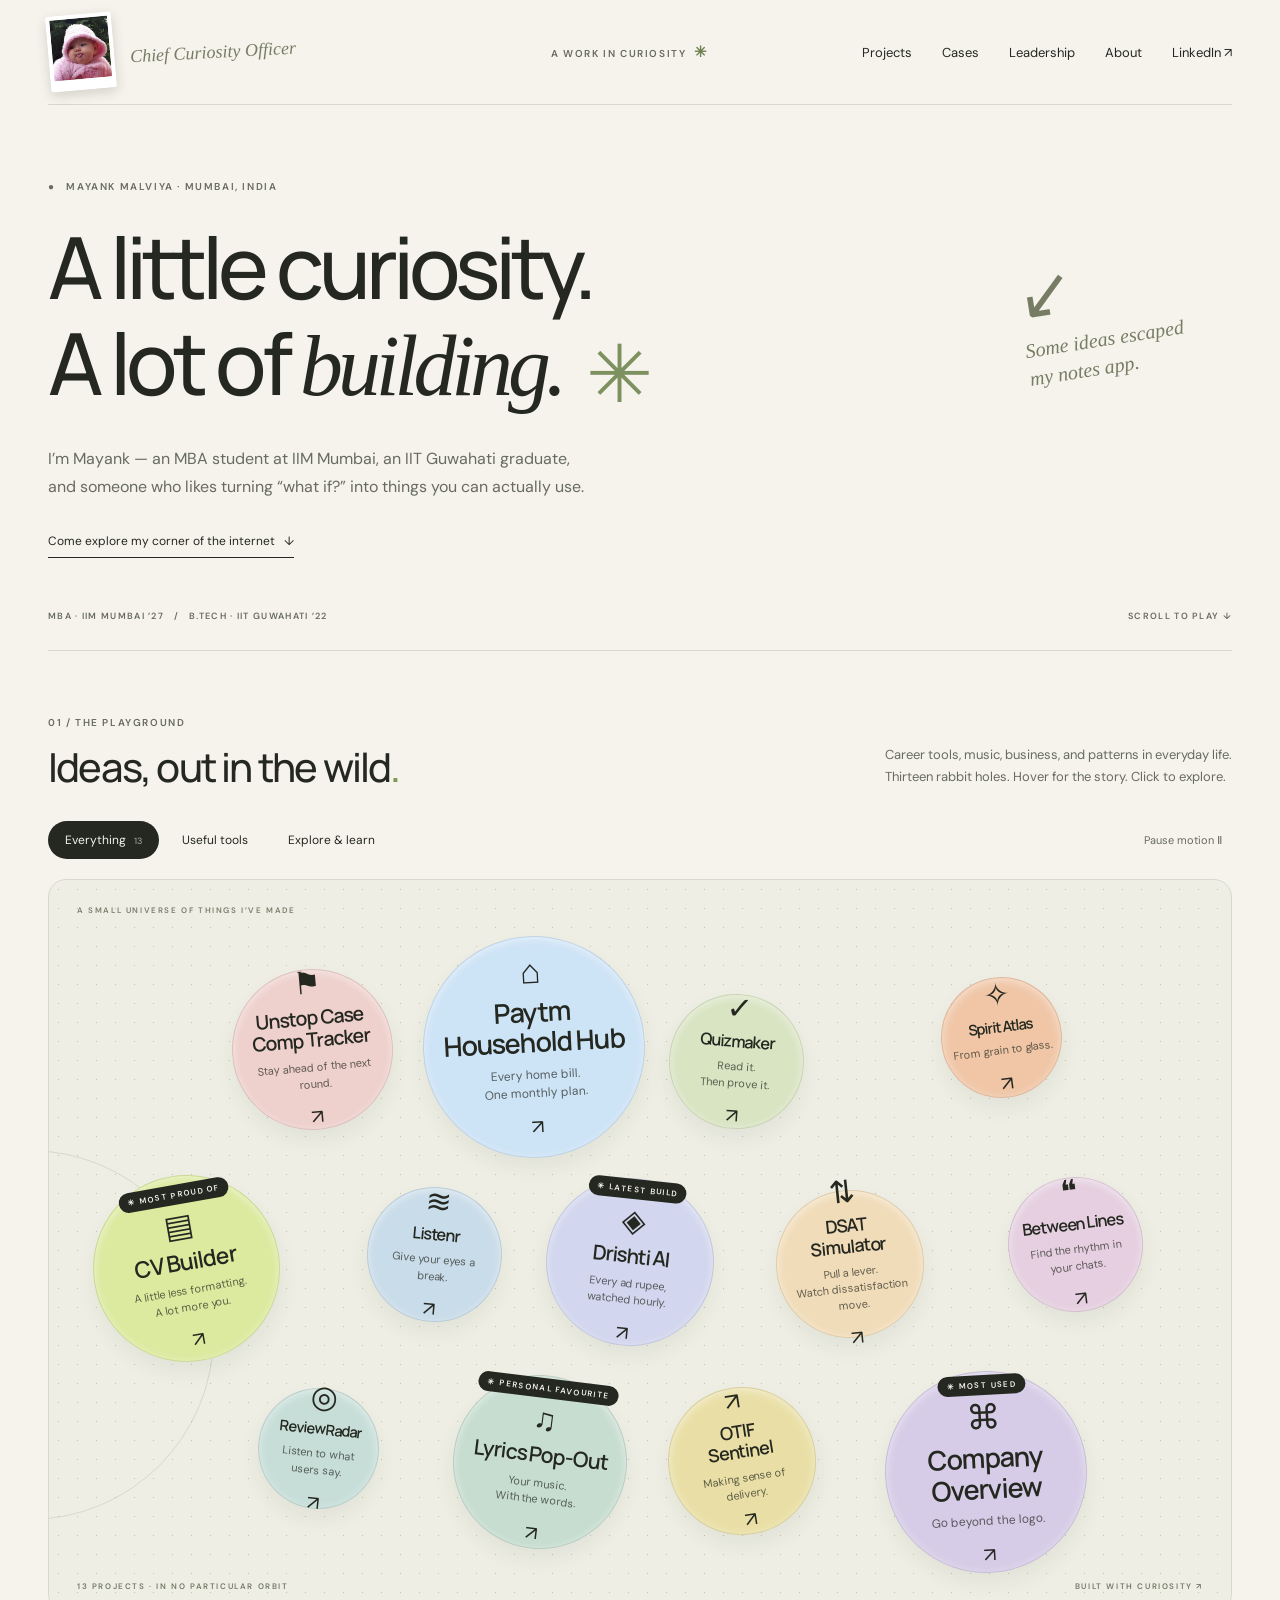
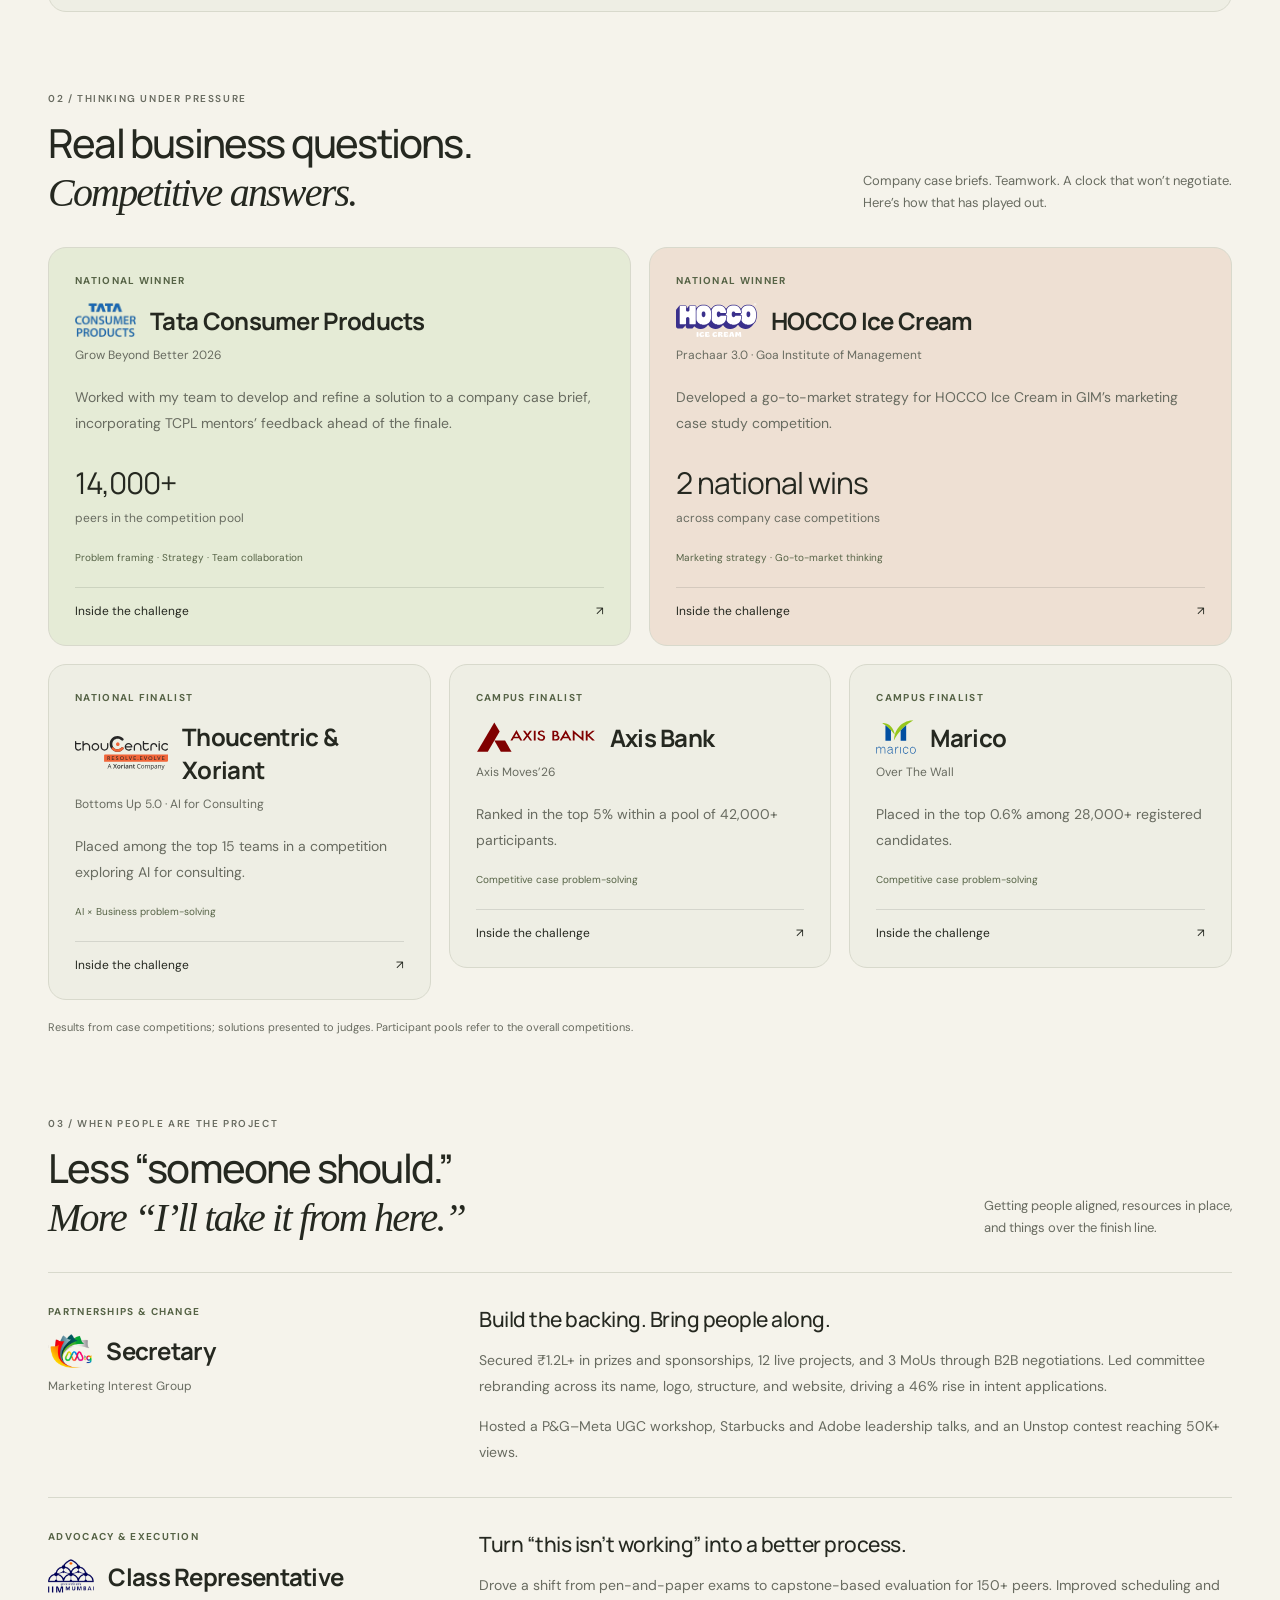
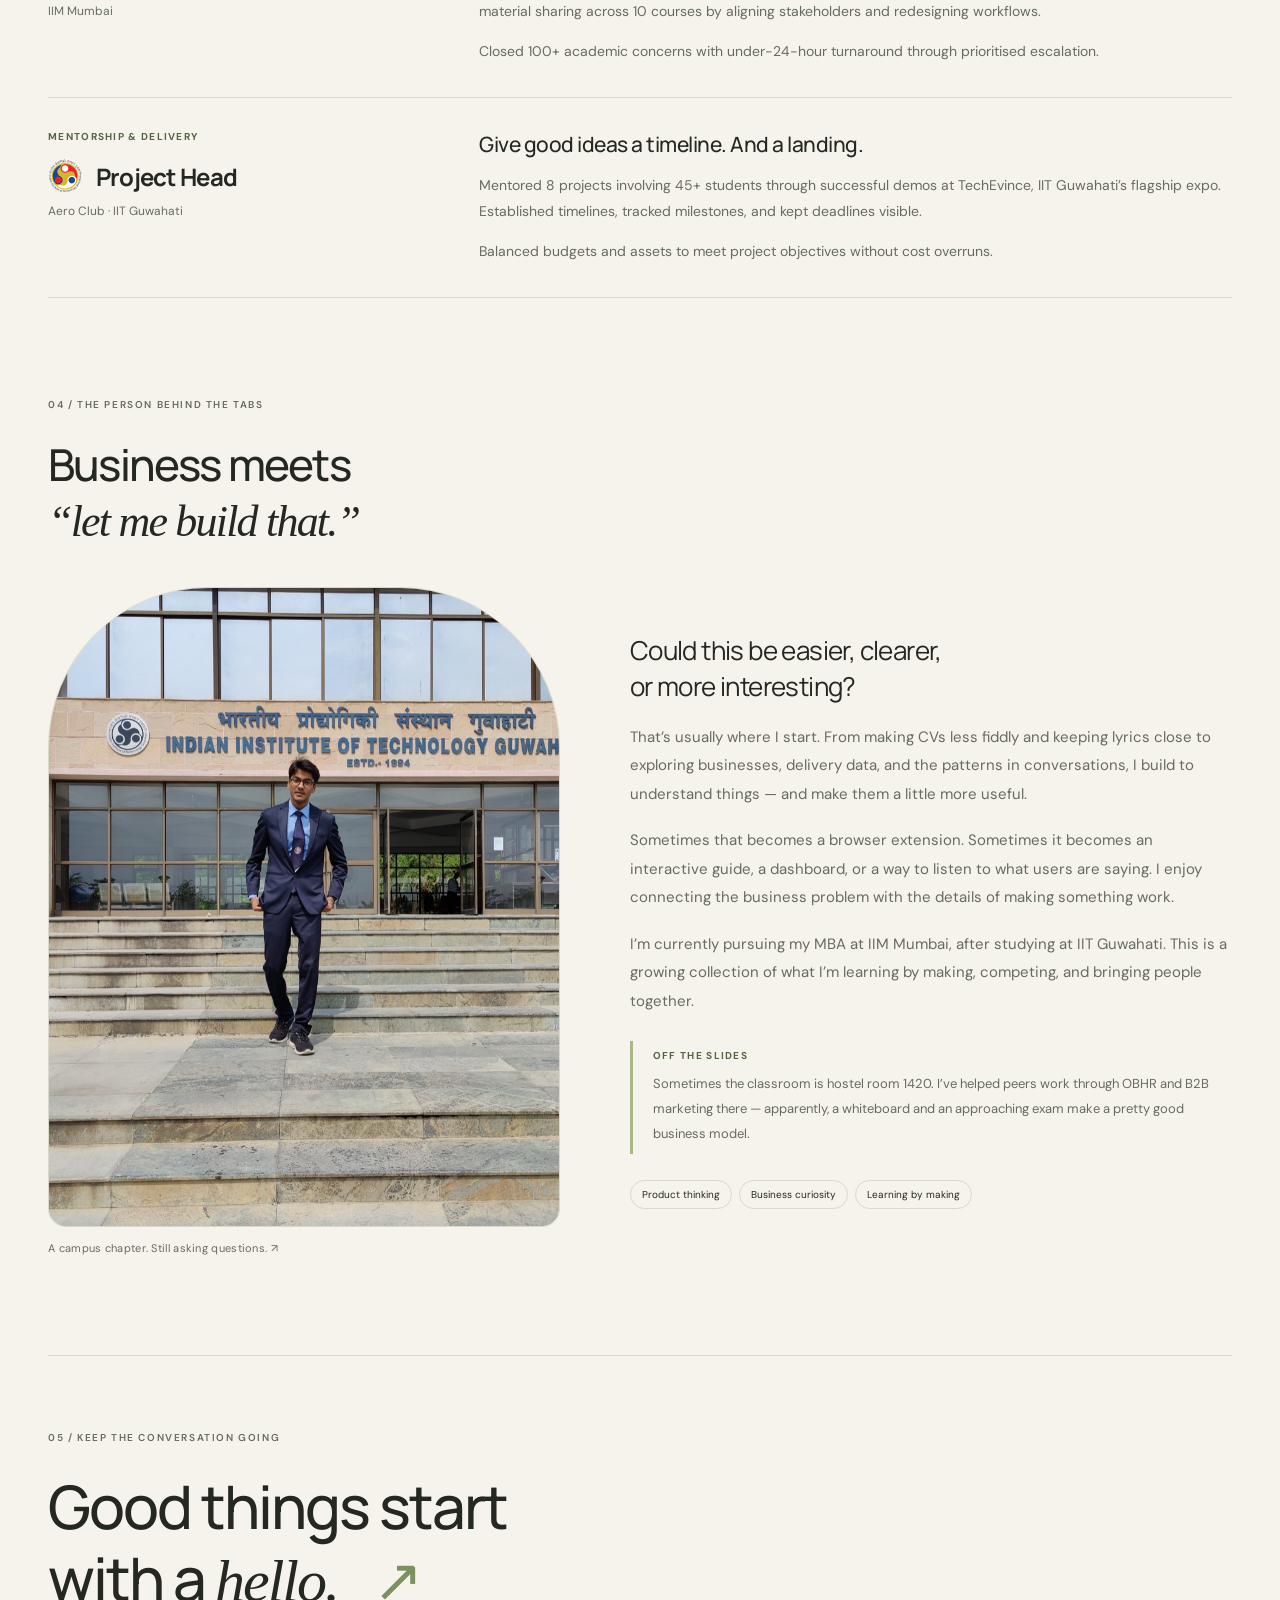
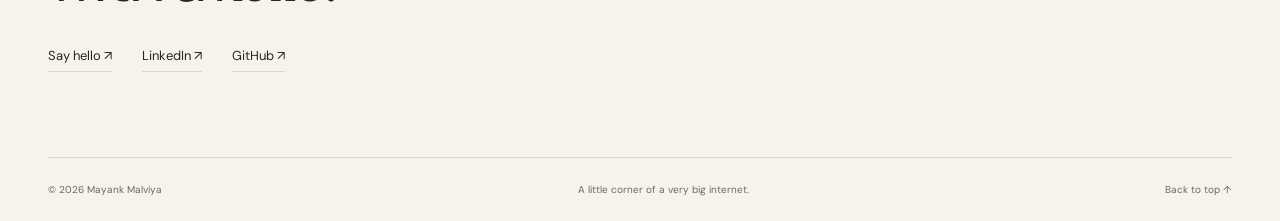
==== commit f7797cd3: "Beyond my CV: add Paytm Household Hub as the largest bubble; Company Overview drops to #2 - New Expl" ====
--- a/beyond-my-cv/index.html
+++ b/beyond-my-cv/index.html
@@ -5,38 +5,39 @@
   <title>Mayank Malviya</title>
   <meta name="viewport" content="width=device-width, initial-scale=1">
   <meta name="theme-color" content="#f5f3eb">
-  <meta name="description" content="Mayank Malviya — MBA at IIM Mumbai, IIT Guwahati alumnus, and builder of useful digital things. Explore twelve projects, national case competition wins, and leadership across IIM Mumbai and IIT Guwahati.">
+  <meta name="description" content="Mayank Malviya — MBA at IIM Mumbai, IIT Guwahati alumnus, and builder of useful digital things. Explore thirteen projects, national case competition wins, and leadership across IIM Mumbai and IIT Guwahati.">
   <meta property="og:title" content="Mayank Malviya — Portfolio & Playground">
   <meta property="og:description" content="Business problem-solving, national case competition wins, leadership, and a little curiosity. Explore my work.">
   <meta property="og:type" content="website">
   <meta property="og:url" content="https://mayankmalviya64.github.io/beyond-my-cv/">
   <link rel="canonical" href="https://mayankmalviya64.github.io/beyond-my-cv/">
   <link rel="icon" href="data:image/svg+xml,%3Csvg xmlns='http://www.w3.org/2000/svg' viewBox='0 0 64 64'%3E%3Ccircle cx='32' cy='32' r='32' fill='%23dbea9f'/%3E%3Ctext x='16' y='44' font-size='40' font-family='Georgia'%3Em%3C/text%3E%3C/svg%3E">
-  <link rel="stylesheet" href="../style.css?v=20261101i">
-  <script src="../script.js?v=20261026c" defer></script>
+  <link rel="stylesheet" href="../style.css?v=20261121a">
+  <script src="../script.js?v=20261121a" defer></script>
 </head>
 <body>
   <a class="skip" href="#projects">Skip to projects</a>
   <header class="nav wrap"><a class="wordmark" href="#" aria-label="Mayank Malviya home"><img class="wordmark-kid" src="../assets/kid-full.jpg" alt="" width="66" height="70"><em class="wordmark-title">Chief Curiosity Officer</em><figure class="kid-pop" aria-hidden="true"><img src="../assets/kid-full.jpg" alt="" width="220" height="232"><figcaption>my fun mode: on</figcaption></figure></a><span class="nav-note">A WORK IN CURIOSITY <span class="nav-star" aria-hidden="true">✳</span></span><nav aria-label="Main navigation"><a href="#projects">Projects</a><a href="#cases">Cases</a><a href="#leadership">Leadership</a><a href="#about">About</a><a href="https://www.linkedin.com/in/mayankmalviya64/" target="_blank" rel="noopener noreferrer">LinkedIn ↗</a></nav></header>
   <main>
     <section class="hero wrap" aria-labelledby="hero-title"><p class="eyebrow">● &nbsp; MAYANK MALVIYA · MUMBAI, INDIA</p><h1 id="hero-title">A little curiosity.<br>A lot of <em>building.</em><span class="star" aria-hidden="true">✳</span></h1><p class="hero-copy">I’m Mayank — an MBA student at IIM Mumbai, an IIT Guwahati graduate,<br>and someone who likes turning “what if?” into things you can actually use.</p><a class="text-link" href="#projects">Come explore my corner of the internet &nbsp; ↓</a><div class="hero-note" aria-hidden="true">↙<p>Some ideas escaped<br>my notes app.</p></div><div class="hero-bottom"><span>MBA · IIM MUMBAI ’27 &nbsp; / &nbsp; B.TECH · IIT GUWAHATI ’22</span><span>SCROLL TO PLAY ↓</span></div></section>
-    <section id="projects" class="projects wrap" aria-labelledby="projects-title"><div class="section-heading"><div><p class="eyebrow">01 / THE PLAYGROUND</p><h2 id="projects-title">Ideas, out in the wild<span>.</span></h2></div><p>Career tools, music, business, and patterns in everyday life.<br>Twelve rabbit holes. Hover for the story. Click to explore.</p></div><div class="toolbar"><div class="filters" role="group" aria-label="Filter projects"><button class="active" data-filter="all" aria-pressed="true">Everything <small>12</small></button><button data-filter="tools" aria-pressed="false">Useful tools</button><button data-filter="explore" aria-pressed="false">Explore & learn</button></div><button id="motion" aria-pressed="false">Pause motion Ⅱ</button></div>
+    <section id="projects" class="projects wrap" aria-labelledby="projects-title"><div class="section-heading"><div><p class="eyebrow">01 / THE PLAYGROUND</p><h2 id="projects-title">Ideas, out in the wild<span>.</span></h2></div><p>Career tools, music, business, and patterns in everyday life.<br>Thirteen rabbit holes. Hover for the story. Click to explore.</p></div><div class="toolbar"><div class="filters" role="group" aria-label="Filter projects"><button class="active" data-filter="all" aria-pressed="true">Everything <small>13</small></button><button data-filter="tools" aria-pressed="false">Useful tools</button><button data-filter="explore" aria-pressed="false">Explore & learn</button></div><button id="motion" aria-pressed="false">Pause motion Ⅱ</button></div>
     <!-- Each bubble is a normal button, supporting keyboards and touch. -->
     <div class="playground" id="playground"><span class="field-label" aria-hidden="true">A SMALL UNIVERSE OF THINGS I’VE MADE</span>
     <a class="bubble tracker" data-project="tracker" href="https://chromewebstore.google.com/detail/unstop-case-comp-tracker/loacdhgagghgffbgeipckahmjffhfgoi" target="_blank" rel="noopener noreferrer" data-category="tools" aria-label="Explore Unstop Case Comp Tracker"><span class="icon" aria-hidden="true">⚑</span><strong>Unstop Case<br>Comp Tracker</strong><span>Stay ahead of the next round.</span><b aria-hidden="true">↗</b></a>
-    <a class="bubble company feature" data-project="company" href="https://mayankmalviya64.github.io/company-overview/" target="_blank" rel="noopener noreferrer" data-category="explore" aria-label="Explore Company Overview"><small class="bubble-flag">✳ MOST USED</small><span class="icon" aria-hidden="true">⌘</span><strong>Company<br>Overview</strong><span>Go beyond the logo.</span><b aria-hidden="true">↗</b></a>
+    <a class="bubble paytm feature" data-project="paytm" href="https://mayankmalviya64.github.io/paytm-household-hub/" target="_blank" rel="noopener noreferrer" data-category="explore" aria-label="Explore Paytm Household Hub"><span class="icon" aria-hidden="true">⌂</span><strong>Paytm<br>Household Hub</strong><span>Every home bill.<br>One monthly plan.</span><b aria-hidden="true">↗</b></a>
     <a class="bubble quizmaker" data-project="quizmaker" href="https://mayankmalviya64.github.io/quizmaker/" target="_blank" rel="noopener noreferrer" data-category="tools" aria-label="Explore Quizmaker"><span class="icon" aria-hidden="true">✓</span><strong>Quizmaker</strong><span>Read it.<br>Then prove it.</span><b aria-hidden="true">↗</b></a>
+    <a class="bubble spirit" data-project="spirit" href="https://mayankmalviya64.github.io/spirit-atlas/" target="_blank" rel="noopener noreferrer" data-category="explore" aria-label="Explore Spirit Atlas"><span class="icon" aria-hidden="true">✧</span><strong>Spirit Atlas</strong><span>From grain to glass.</span><b aria-hidden="true">↗</b></a>
     <a class="bubble cv" data-project="cv" href="https://mayankmalviya64.github.io/cv-builder/" target="_blank" rel="noopener noreferrer" data-category="tools" aria-label="Explore CV Builder"><small class="bubble-flag">✳ MOST PROUD OF</small><span class="icon" aria-hidden="true">▤</span><strong>CV Builder</strong><span>A little less formatting.<br>A lot more you.</span><b aria-hidden="true">↗</b></a>
-    <a class="bubble spirit" data-project="spirit" href="https://mayankmalviya64.github.io/spirit-atlas/" target="_blank" rel="noopener noreferrer" data-category="explore" aria-label="Explore Spirit Atlas"><span class="icon" aria-hidden="true">✧</span><strong>Spirit Atlas</strong><span>From grain to glass.</span><b aria-hidden="true">↗</b></a>
     <a class="bubble listenr" data-project="listenr" href="https://mayankmalviya64.github.io/listenr-web/" target="_blank" rel="noopener noreferrer" data-category="tools" aria-label="Explore Listenr"><span class="icon" aria-hidden="true">≋</span><strong>Listenr</strong><span>Give your eyes a break.</span><b aria-hidden="true">↗</b></a>
     <a class="bubble drishti" data-project="drishti" href="https://mayankmalviya64.github.io/drishti-ai/" target="_blank" rel="noopener noreferrer" data-category="explore" aria-label="Explore Drishti AI"><small class="bubble-flag">✳ LATEST BUILD</small><span class="icon" aria-hidden="true">◈</span><strong>Drishti AI</strong><span>Every ad rupee,<br>watched hourly.</span><b aria-hidden="true">↗</b></a>
     <a class="bubble dsat" data-project="dsat" href="https://mayankmalviya64.github.io/dsat-simulator/" target="_blank" rel="noopener noreferrer" data-category="explore" aria-label="Explore DSAT Simulator"><span class="icon" aria-hidden="true">⇅</span><strong>DSAT<br>Simulator</strong><span>Pull a lever.<br>Watch dissatisfaction move.</span><b aria-hidden="true">↗</b></a>
-    <a class="bubble spotify" data-project="spotify" href="https://chromewebstore.google.com/detail/spotify-lyrics-pop-out/iefmjdliplhckfhclcjkpcbdahknciih" target="_blank" rel="noopener noreferrer" data-category="tools" aria-label="Explore Spotify Lyrics Pop-Out"><small class="bubble-flag">✳ PERSONAL FAVOURITE</small><span class="icon" aria-hidden="true">♫</span><strong>Lyrics Pop-Out</strong><span>Your music.<br>With the words.</span><b aria-hidden="true">↗</b></a>
     <a class="bubble between" data-project="between" href="https://mayankmalviya64.github.io/between-lines/" target="_blank" rel="noopener noreferrer" data-category="tools" aria-label="Explore Between Lines"><span class="icon" aria-hidden="true">❝</span><strong>Between Lines</strong><span>Find the rhythm in your chats.</span><b aria-hidden="true">↗</b></a>
     <a class="bubble reviewradar" data-project="reviewradar" href="https://mayankmalviya64.github.io/reviewradar/" target="_blank" rel="noopener noreferrer" data-category="tools" aria-label="Explore ReviewRadar"><span class="icon" aria-hidden="true">◎</span><strong>ReviewRadar</strong><span>Listen to what users say.</span><b aria-hidden="true">↗</b></a>
+    <a class="bubble spotify" data-project="spotify" href="https://chromewebstore.google.com/detail/spotify-lyrics-pop-out/iefmjdliplhckfhclcjkpcbdahknciih" target="_blank" rel="noopener noreferrer" data-category="tools" aria-label="Explore Spotify Lyrics Pop-Out"><small class="bubble-flag">✳ PERSONAL FAVOURITE</small><span class="icon" aria-hidden="true">♫</span><strong>Lyrics Pop-Out</strong><span>Your music.<br>With the words.</span><b aria-hidden="true">↗</b></a>
     <a class="bubble otif" data-project="otif" href="https://mayankmalviya64.github.io/kearney-otif-analysis/otif-sentinel.html" target="_blank" rel="noopener noreferrer" data-category="explore" aria-label="Explore OTIF Sentinel"><span class="icon" aria-hidden="true">↗</span><strong>OTIF<br>Sentinel</strong><span>Making sense of delivery.</span><b aria-hidden="true">↗</b></a>
-    <span class="orbit" aria-hidden="true"></span><span class="tiny-star" aria-hidden="true">✳</span><div class="field-footer"><span id="project-count" aria-live="polite">12 PROJECTS · IN NO PARTICULAR ORBIT</span><span>BUILT WITH CURIOSITY ↗</span></div></div>
-    <noscript><p><a href="/drishti-ai/">Drishti AI</a> · <a href="/kearney-otif-analysis/otif-sentinel.html">OTIF Sentinel</a> · <a href="/reviewradar/">ReviewRadar</a> · <a href="/company-overview/">Company Overview</a> · <a href="/dsat-simulator/">DSAT Simulator</a> · <a href="https://chromewebstore.google.com/detail/unstop-case-comp-tracker/loacdhgagghgffbgeipckahmjffhfgoi">Unstop Case Comp Tracker</a> · <a href="/spotify-lyrics-pop-out/">Lyrics Pop-Out</a> · <a href="/cv-builder/">CV Builder</a> · <a href="/listenr-web/">Listenr</a> · <a href="/quizmaker/">Quizmaker</a> · <a href="/between-lines/">Between Lines</a> · <a href="/spirit-atlas/">Spirit Atlas</a></p></noscript></section>
+    <a class="bubble company feature" data-project="company" href="https://mayankmalviya64.github.io/company-overview/" target="_blank" rel="noopener noreferrer" data-category="explore" aria-label="Explore Company Overview"><small class="bubble-flag">✳ MOST USED</small><span class="icon" aria-hidden="true">⌘</span><strong>Company<br>Overview</strong><span>Go beyond the logo.</span><b aria-hidden="true">↗</b></a>
+    <span class="orbit" aria-hidden="true"></span><span class="tiny-star" aria-hidden="true">✳</span><div class="field-footer"><span id="project-count" aria-live="polite">13 PROJECTS · IN NO PARTICULAR ORBIT</span><span>BUILT WITH CURIOSITY ↗</span></div></div>
+    <noscript><p><a href="/paytm-household-hub/">Paytm Household Hub</a> · <a href="/drishti-ai/">Drishti AI</a> · <a href="/kearney-otif-analysis/otif-sentinel.html">OTIF Sentinel</a> · <a href="/reviewradar/">ReviewRadar</a> · <a href="/company-overview/">Company Overview</a> · <a href="/dsat-simulator/">DSAT Simulator</a> · <a href="https://chromewebstore.google.com/detail/unstop-case-comp-tracker/loacdhgagghgffbgeipckahmjffhfgoi">Unstop Case Comp Tracker</a> · <a href="/spotify-lyrics-pop-out/">Lyrics Pop-Out</a> · <a href="/cv-builder/">CV Builder</a> · <a href="/listenr-web/">Listenr</a> · <a href="/quizmaker/">Quizmaker</a> · <a href="/between-lines/">Between Lines</a> · <a href="/spirit-atlas/">Spirit Atlas</a></p></noscript></section>
     <!-- Competition results show performance on company case briefs; they do not imply client implementation. -->
     <section id="cases" class="evidence wrap" aria-labelledby="cases-title">
       <div class="section-heading"><div><p class="eyebrow">02 / THINKING UNDER PRESSURE</p><h2 id="cases-title">Real business questions.<br><em>Competitive answers.</em></h2></div><p>Company case briefs. Teamwork. A clock that won’t negotiate.<br>Here’s how that has played out.</p></div>
--- a/style.css
+++ b/style.css
@@ -86,13 +86,13 @@
 /* ---------------------------------------------------------------------------
    BUBBLE SIZES + SCATTER
    Design idea: size shows importance, position does NOT.
-   - Desktop is a 4 x 3 grid: 12 slots for 12 projects, so there are no
-     empty slots and every bubble can be large.
-   - The big ones sit apart (Company Overview top, CV Builder top-right,
-     Lyrics Pop-Out bottom-left), with smaller bubbles between them.
+   - Desktop is a staggered 4 / 5 / 4 honeycomb: 13 slots for 13 projects,
+     so there are no empty slots and every bubble can be large.
+   - The big ones sit apart (Paytm Household Hub top, CV Builder middle-left,
+     Company Overview bottom-right), with smaller bubbles between them.
 
-   Size ranking (fixed): Company Overview > CV Builder > Lyrics Pop-Out
-   > Drishti AI > the rest (some share a size).
+   Size ranking (fixed): Paytm Household Hub > Company Overview > CV Builder
+   > Lyrics Pop-Out > Drishti AI > the rest (some share a size).
    RULE: no bubble may be more than 1.2x the next largest one.
 
    --b  = base bubble size (set per screen width)
@@ -107,19 +107,29 @@
 .playground .bubble.bubble{width:calc(min(90%,var(--b))*var(--s,.8));translate:var(--dx,0) var(--dy,0)}
 
 /* Size map (1 = full size). Each step down is at most 1.2x. */
-.company{--s:1.19}             /* #1 (1.19 so pixel rounding never tips past 1.2) */
-.cv{--s:1}                     /* #2 */
-.spotify{--s:.93}              /* #3 */
-.drishti{--s:.9}               /* #4: latest build */
-.tracker{--s:.86}              /* #5 */
+.paytm{--s:1.19;background:#cde3f6;animation-delay:-2.5s} /* #1 (1.19 so pixel rounding never tips past 1.2) */
+.company{--s:1.08}             /* #2: 1.19/1.08 = 1.10x, 1.08/1 = 1.08x */
+.cv{--s:1}                     /* #3 */
+.spotify{--s:.93}              /* #4 */
+.drishti{--s:.9}               /* #5: latest build */
+.tracker{--s:.86}              /* #6 */
 .dsat,.otif{--s:.79}           /* DSAT has long text, so it needs room */
 .quizmaker,.listenr,.between{--s:.72}
 .spirit,.reviewradar{--s:.65}  /* little accents */
 
-/* Desktop: 4 columns. Bubble size follows window height so the 3 rows
-   (one of them holding the 1.19x hero) stay on one screen. */
+/* Desktop: staggered rows of 4 / 5 / 4.
+   The grid has 10 thin columns and every bubble spans 2 of them (5 per row).
+   Rows 1 and 3 start one thin column in, so they hold 4 bubbles each and sit
+   between the bubbles of row 2, like a honeycomb.
+   Bubble size follows window height so the 3 rows stay on one screen. */
 @media(min-width:1100px){
-  .playground,.playground.filtered{--b:min(232px,calc((100vh - 235px)/3.2));grid-template-columns:repeat(4,minmax(0,1fr));gap:14px 20px;padding:48px 50px 44px}
+  .playground,.playground.filtered{--b:min(220px,calc((100vh - 235px)/3.2));grid-template-columns:repeat(10,minmax(0,1fr));gap:14px 16px;padding:48px 40px 44px}
+  .playground .bubble{grid-column:span 2}
+  /* 1st and 10th bubbles open rows 1 and 3, shifted half a slot right */
+  .playground:not(.filtered) .bubble:nth-of-type(1),
+  .playground:not(.filtered) .bubble:nth-of-type(10){grid-column:2 / span 2}
+  /* Filtered view: plain rows, no shift (hidden bubbles would break the pattern) */
+  .playground.filtered{grid-auto-flow:row;grid-template-columns:repeat(8,minmax(0,1fr))} /* 4 per row, as before */
 }
 
 /* Title text scales with the bubble, but never below 12px so it stays readable */
@@ -136,7 +146,7 @@
 .bubble-flag{font:600 8px 'DM Sans',sans-serif;letter-spacing:1.4px;background:#252820;color:#f5f3eb;padding:5px 9px;border-radius:20px;margin-bottom:6px;white-space:nowrap}
 
 /* Hand-picked nudges (px). Bigger bubbles move a little, small ones more. */
-.company{--dx:10px;--dy:6px}.cv{--dx:-6px;--dy:10px}.spotify{--dx:12px;--dy:-4px}
+.paytm{--dx:6px;--dy:8px}.company{--dx:10px;--dy:6px}.cv{--dx:-6px;--dy:10px}.spotify{--dx:12px;--dy:-4px}
 .drishti{--dx:-10px;--dy:4px}.tracker{--dx:8px;--dy:10px}
 .dsat{--dx:-14px;--dy:6px}.otif{--dx:-10px;--dy:-6px}
 .quizmaker{--dx:-16px;--dy:22px}.listenr{--dx:18px;--dy:-4px}.between{--dx:-12px;--dy:-14px}
@@ -156,3 +166,14 @@
   .playground .bubble:not(.feature) b{display:none} /* the ↗ is decoration only; the whole bubble is still the link */
   .bubble-flag{font-size:7px;letter-spacing:1px;padding:4px 7px;margin-bottom:3px}
 }
+
+/* 13 bubbles leave one alone on the last row on tablets (3 columns) and
+   phones (2 columns). Let that bubble span the whole row so it sits centred,
+   but size it from ONE column's width so it doesn't grow and break the size order.
+   (90% of one column: tablet = 30% - 12px, phone = 45% - 5px.) */
+@media(min-width:721px) and (max-width:1099px){
+  .playground:not(.filtered) .bubble.bubble.company{grid-column:1 / -1;width:calc(min(30% - 12px,var(--b))*var(--s))}
+}
+@media(max-width:720px){
+  .playground:not(.filtered) .bubble.bubble.otif{grid-column:1 / -1;width:calc(min(45% - 5px,var(--b))*var(--s))}
+}
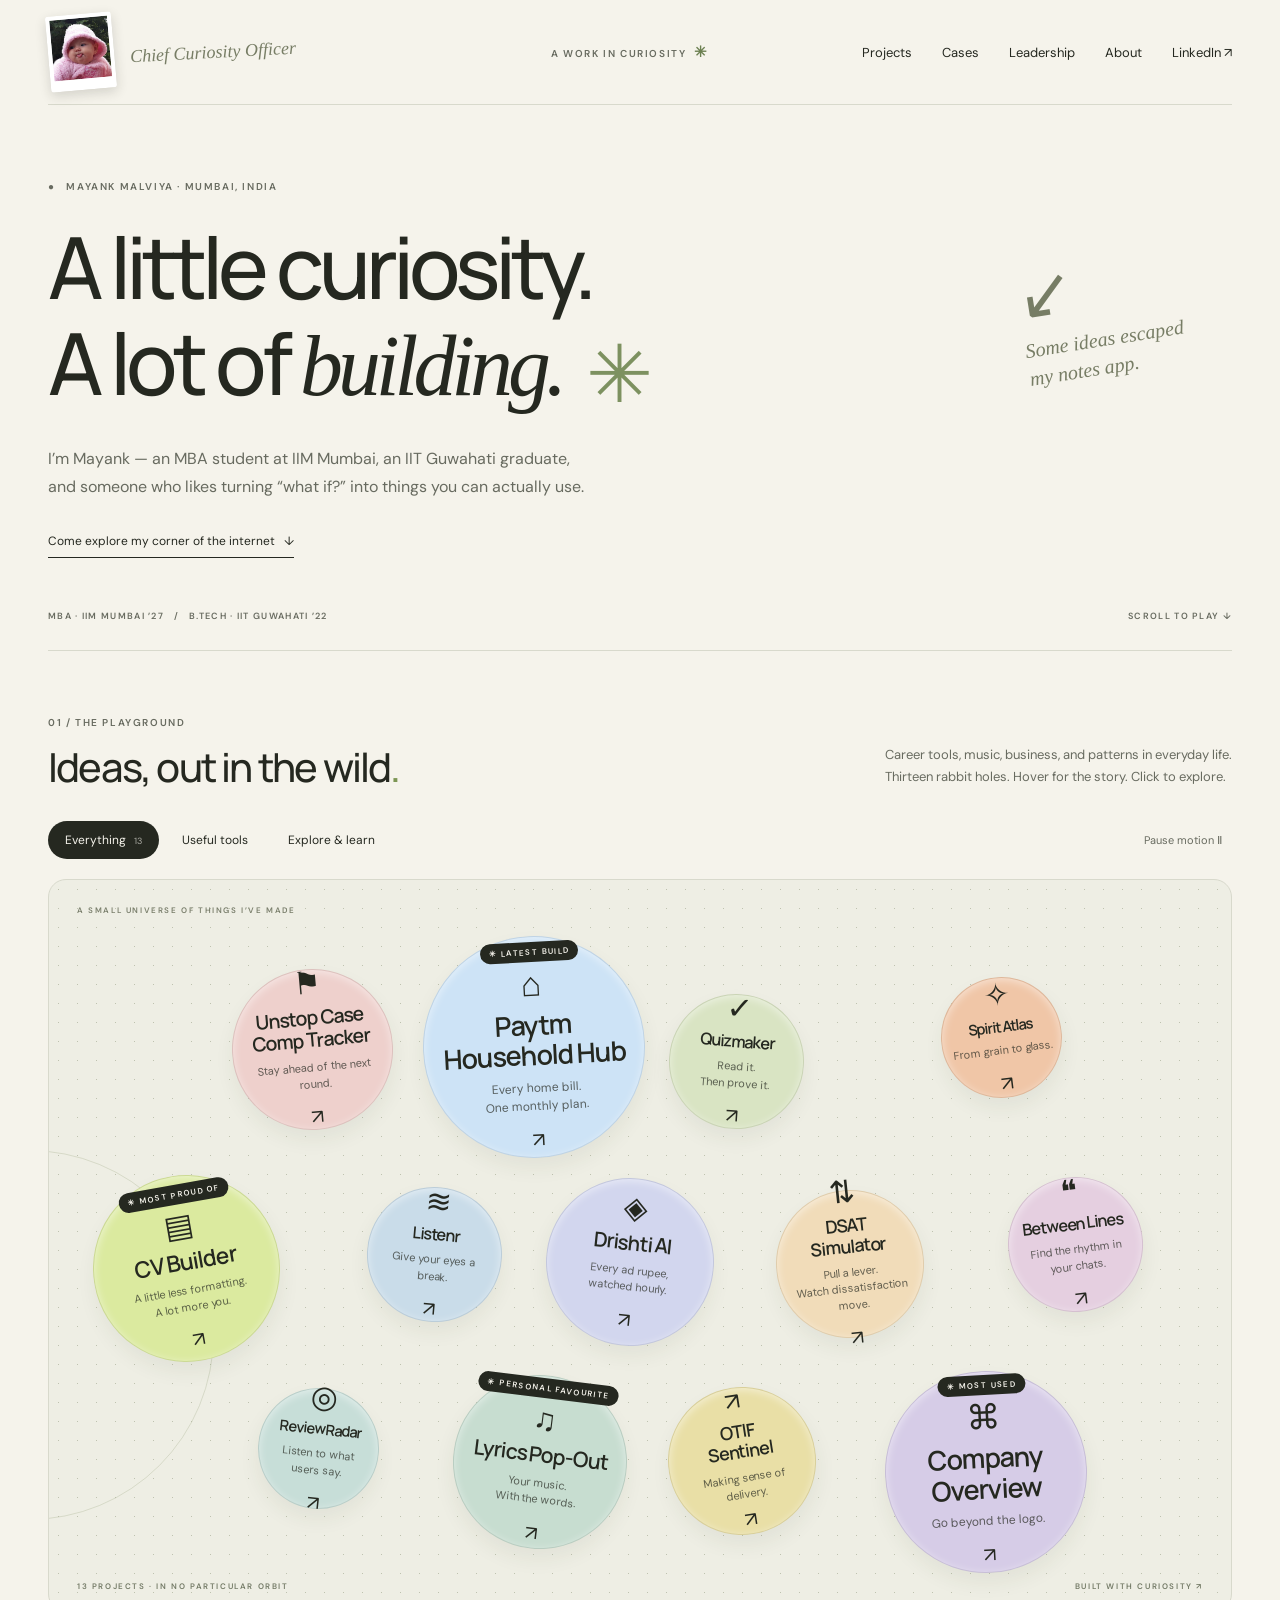
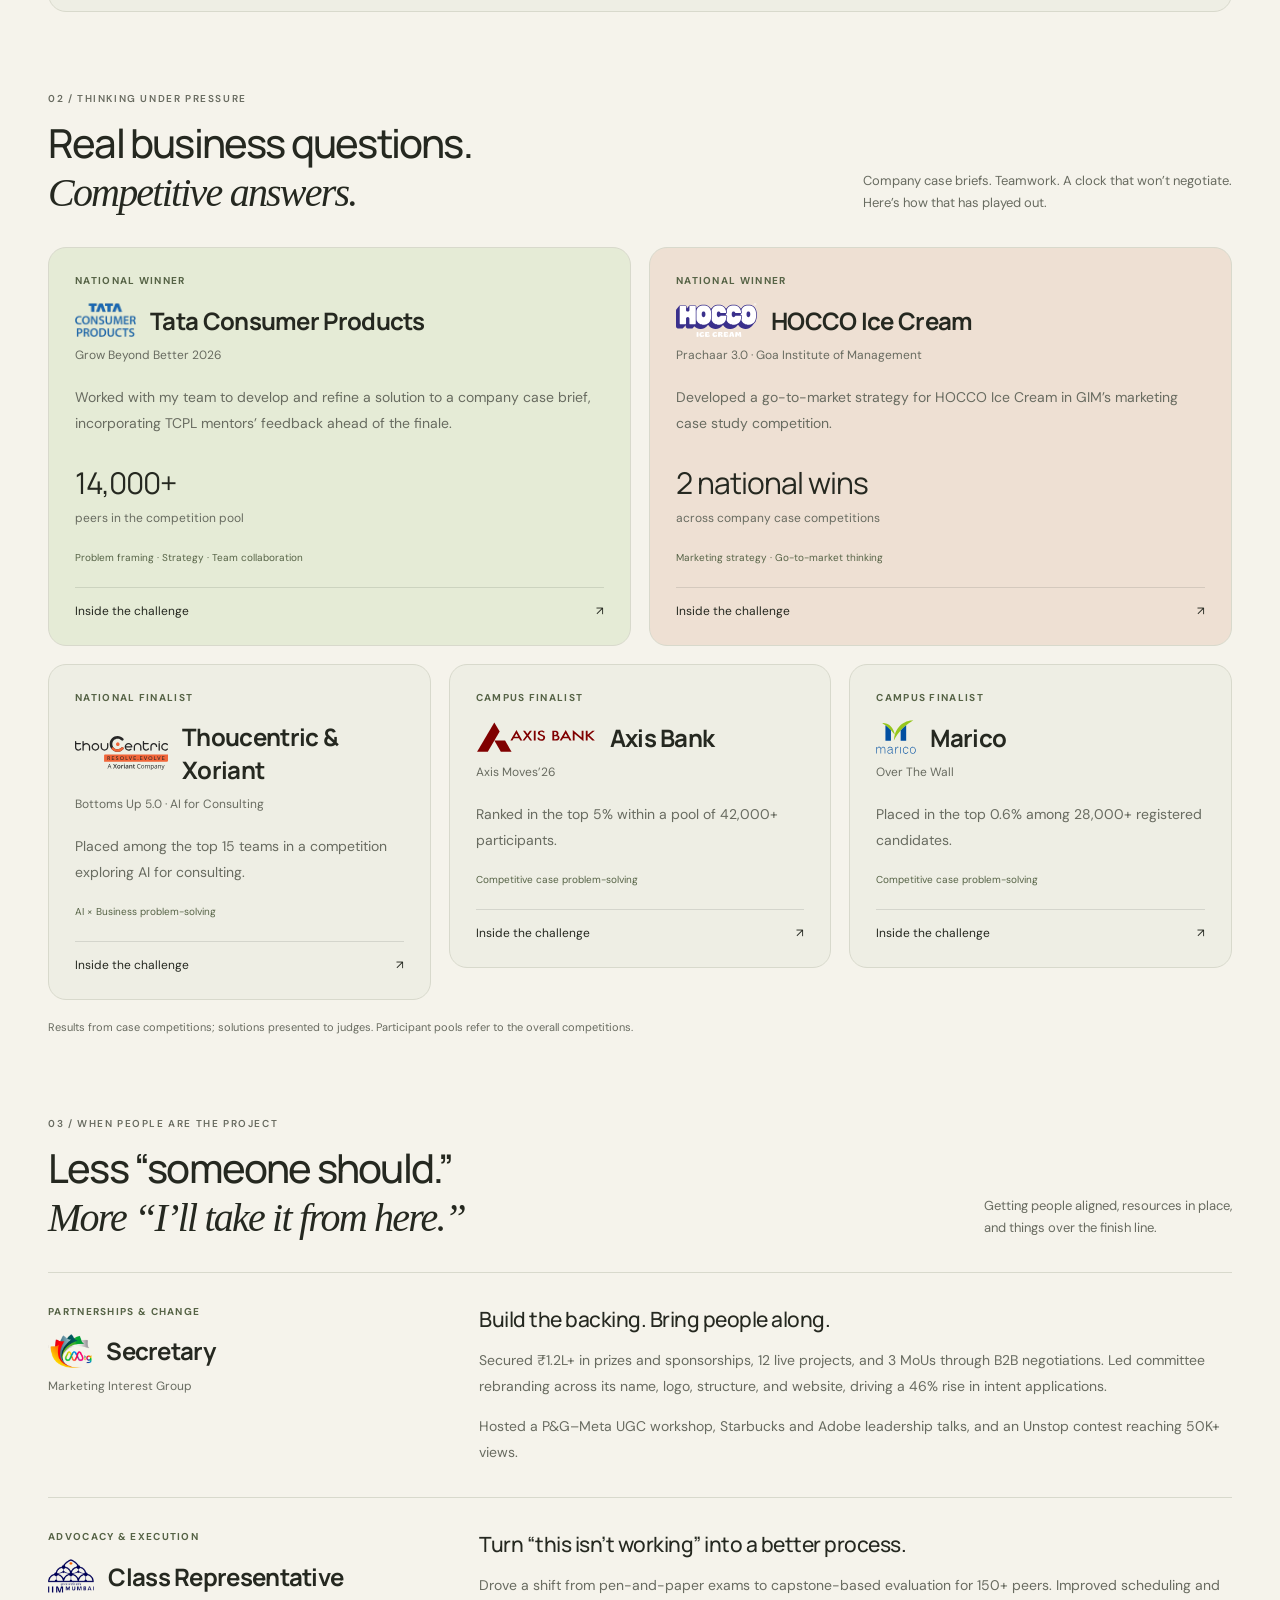
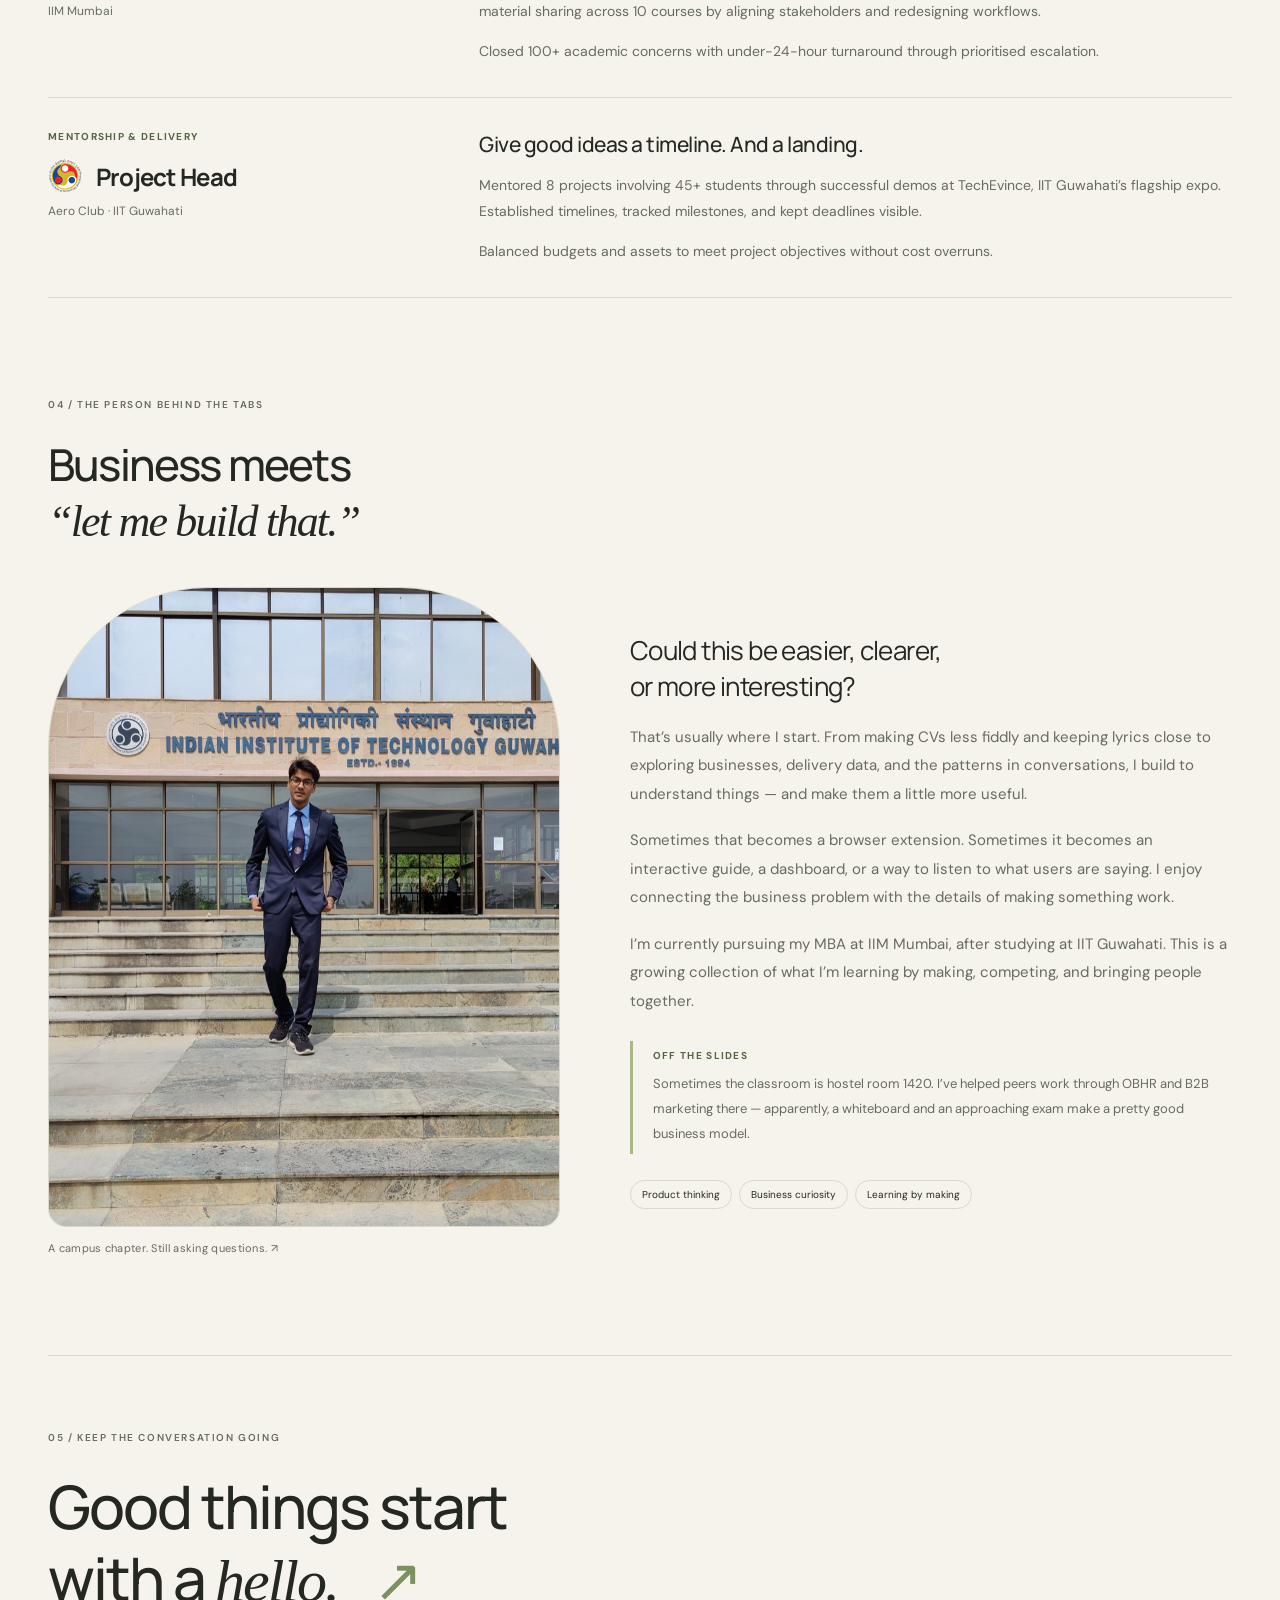
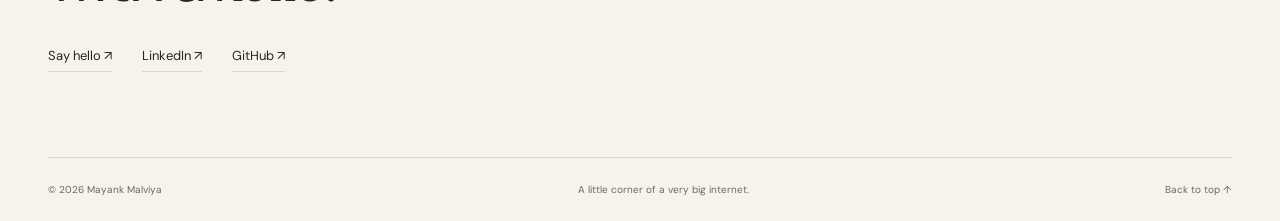
==== commit 7d163b6a: "Beyond my CV: LATEST BUILD label moves from Drishti AI to Paytm Household Hub Co-Authored-By: Claude" ====
--- a/beyond-my-cv/index.html
+++ b/beyond-my-cv/index.html
@@ -24,12 +24,12 @@
     <!-- Each bubble is a normal button, supporting keyboards and touch. -->
     <div class="playground" id="playground"><span class="field-label" aria-hidden="true">A SMALL UNIVERSE OF THINGS I’VE MADE</span>
     <a class="bubble tracker" data-project="tracker" href="https://chromewebstore.google.com/detail/unstop-case-comp-tracker/loacdhgagghgffbgeipckahmjffhfgoi" target="_blank" rel="noopener noreferrer" data-category="tools" aria-label="Explore Unstop Case Comp Tracker"><span class="icon" aria-hidden="true">⚑</span><strong>Unstop Case<br>Comp Tracker</strong><span>Stay ahead of the next round.</span><b aria-hidden="true">↗</b></a>
-    <a class="bubble paytm feature" data-project="paytm" href="https://mayankmalviya64.github.io/paytm-household-hub/" target="_blank" rel="noopener noreferrer" data-category="explore" aria-label="Explore Paytm Household Hub"><span class="icon" aria-hidden="true">⌂</span><strong>Paytm<br>Household Hub</strong><span>Every home bill.<br>One monthly plan.</span><b aria-hidden="true">↗</b></a>
+    <a class="bubble paytm feature" data-project="paytm" href="https://mayankmalviya64.github.io/paytm-household-hub/" target="_blank" rel="noopener noreferrer" data-category="explore" aria-label="Explore Paytm Household Hub"><small class="bubble-flag">✳ LATEST BUILD</small><span class="icon" aria-hidden="true">⌂</span><strong>Paytm<br>Household Hub</strong><span>Every home bill.<br>One monthly plan.</span><b aria-hidden="true">↗</b></a>
     <a class="bubble quizmaker" data-project="quizmaker" href="https://mayankmalviya64.github.io/quizmaker/" target="_blank" rel="noopener noreferrer" data-category="tools" aria-label="Explore Quizmaker"><span class="icon" aria-hidden="true">✓</span><strong>Quizmaker</strong><span>Read it.<br>Then prove it.</span><b aria-hidden="true">↗</b></a>
     <a class="bubble spirit" data-project="spirit" href="https://mayankmalviya64.github.io/spirit-atlas/" target="_blank" rel="noopener noreferrer" data-category="explore" aria-label="Explore Spirit Atlas"><span class="icon" aria-hidden="true">✧</span><strong>Spirit Atlas</strong><span>From grain to glass.</span><b aria-hidden="true">↗</b></a>
     <a class="bubble cv" data-project="cv" href="https://mayankmalviya64.github.io/cv-builder/" target="_blank" rel="noopener noreferrer" data-category="tools" aria-label="Explore CV Builder"><small class="bubble-flag">✳ MOST PROUD OF</small><span class="icon" aria-hidden="true">▤</span><strong>CV Builder</strong><span>A little less formatting.<br>A lot more you.</span><b aria-hidden="true">↗</b></a>
     <a class="bubble listenr" data-project="listenr" href="https://mayankmalviya64.github.io/listenr-web/" target="_blank" rel="noopener noreferrer" data-category="tools" aria-label="Explore Listenr"><span class="icon" aria-hidden="true">≋</span><strong>Listenr</strong><span>Give your eyes a break.</span><b aria-hidden="true">↗</b></a>
-    <a class="bubble drishti" data-project="drishti" href="https://mayankmalviya64.github.io/drishti-ai/" target="_blank" rel="noopener noreferrer" data-category="explore" aria-label="Explore Drishti AI"><small class="bubble-flag">✳ LATEST BUILD</small><span class="icon" aria-hidden="true">◈</span><strong>Drishti AI</strong><span>Every ad rupee,<br>watched hourly.</span><b aria-hidden="true">↗</b></a>
+    <a class="bubble drishti" data-project="drishti" href="https://mayankmalviya64.github.io/drishti-ai/" target="_blank" rel="noopener noreferrer" data-category="explore" aria-label="Explore Drishti AI"><span class="icon" aria-hidden="true">◈</span><strong>Drishti AI</strong><span>Every ad rupee,<br>watched hourly.</span><b aria-hidden="true">↗</b></a>
     <a class="bubble dsat" data-project="dsat" href="https://mayankmalviya64.github.io/dsat-simulator/" target="_blank" rel="noopener noreferrer" data-category="explore" aria-label="Explore DSAT Simulator"><span class="icon" aria-hidden="true">⇅</span><strong>DSAT<br>Simulator</strong><span>Pull a lever.<br>Watch dissatisfaction move.</span><b aria-hidden="true">↗</b></a>
     <a class="bubble between" data-project="between" href="https://mayankmalviya64.github.io/between-lines/" target="_blank" rel="noopener noreferrer" data-category="tools" aria-label="Explore Between Lines"><span class="icon" aria-hidden="true">❝</span><strong>Between Lines</strong><span>Find the rhythm in your chats.</span><b aria-hidden="true">↗</b></a>
     <a class="bubble reviewradar" data-project="reviewradar" href="https://mayankmalviya64.github.io/reviewradar/" target="_blank" rel="noopener noreferrer" data-category="tools" aria-label="Explore ReviewRadar"><span class="icon" aria-hidden="true">◎</span><strong>ReviewRadar</strong><span>Listen to what users say.</span><b aria-hidden="true">↗</b></a>
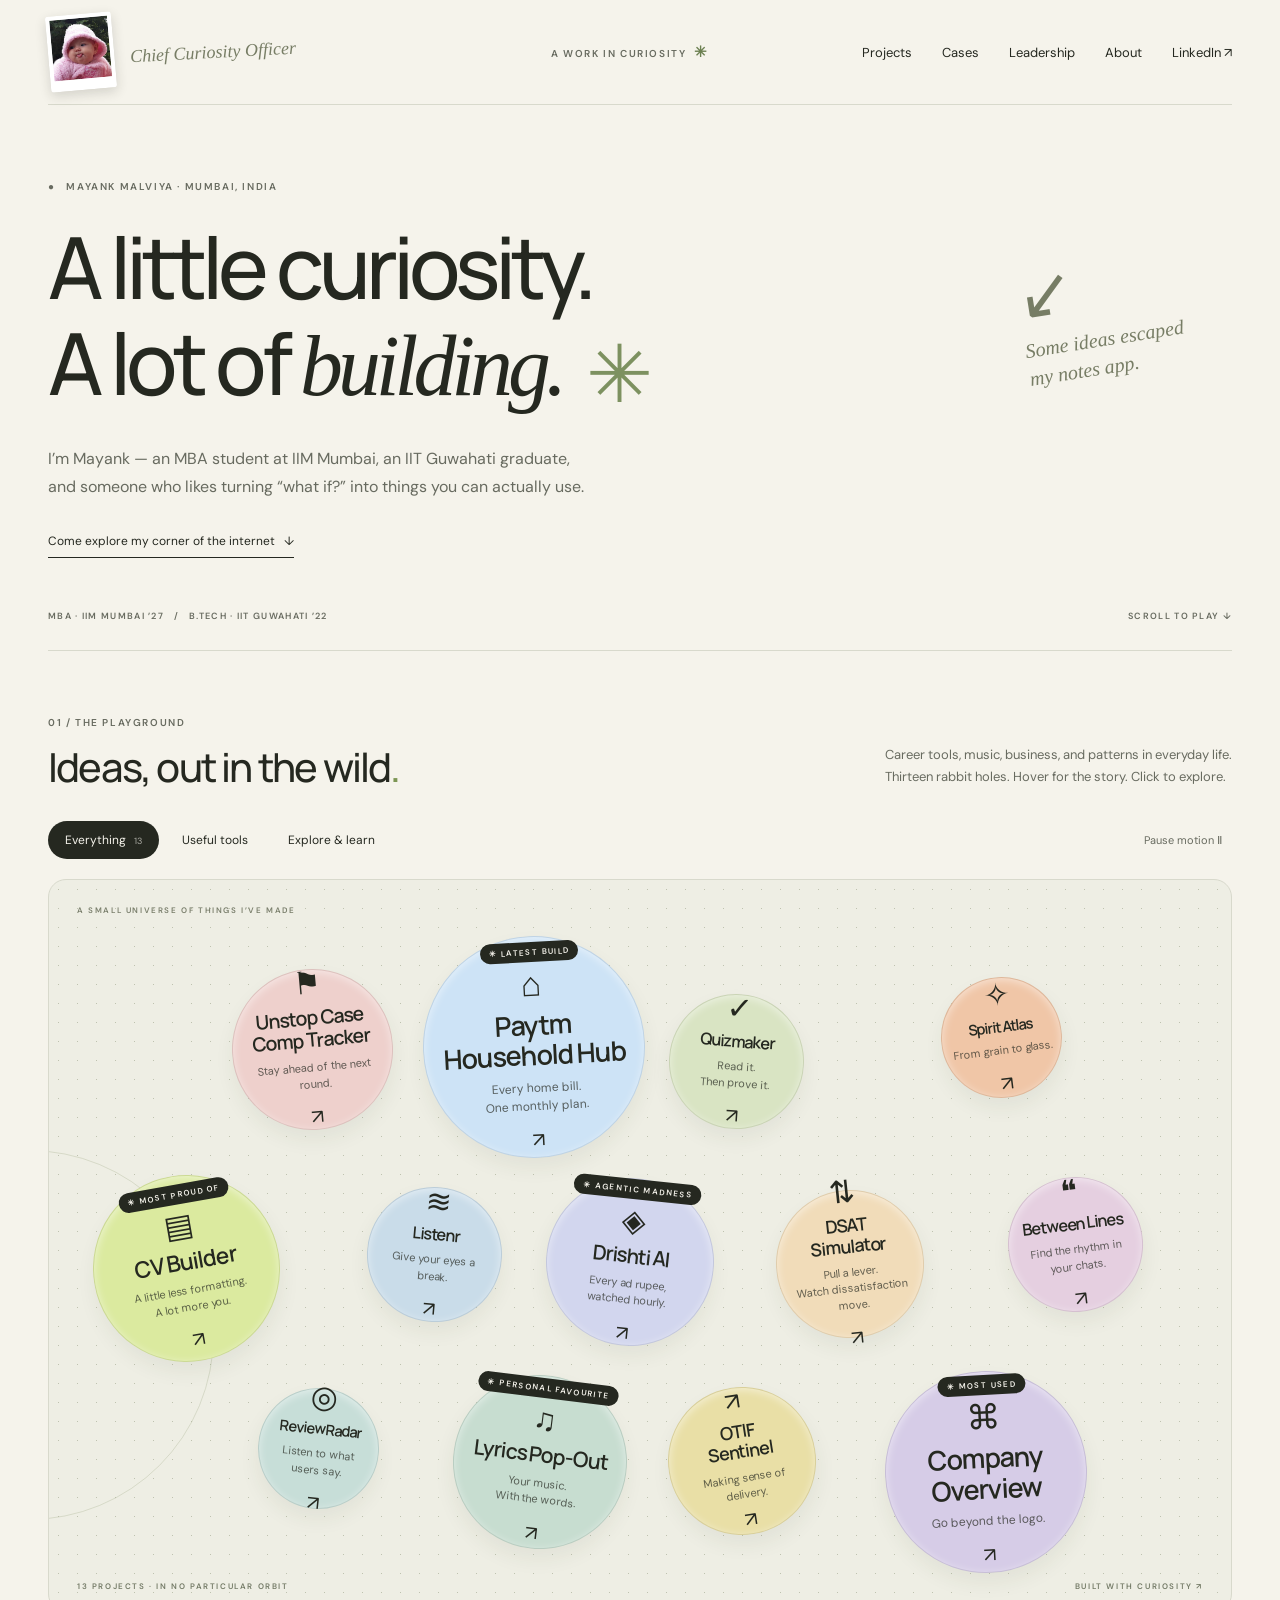
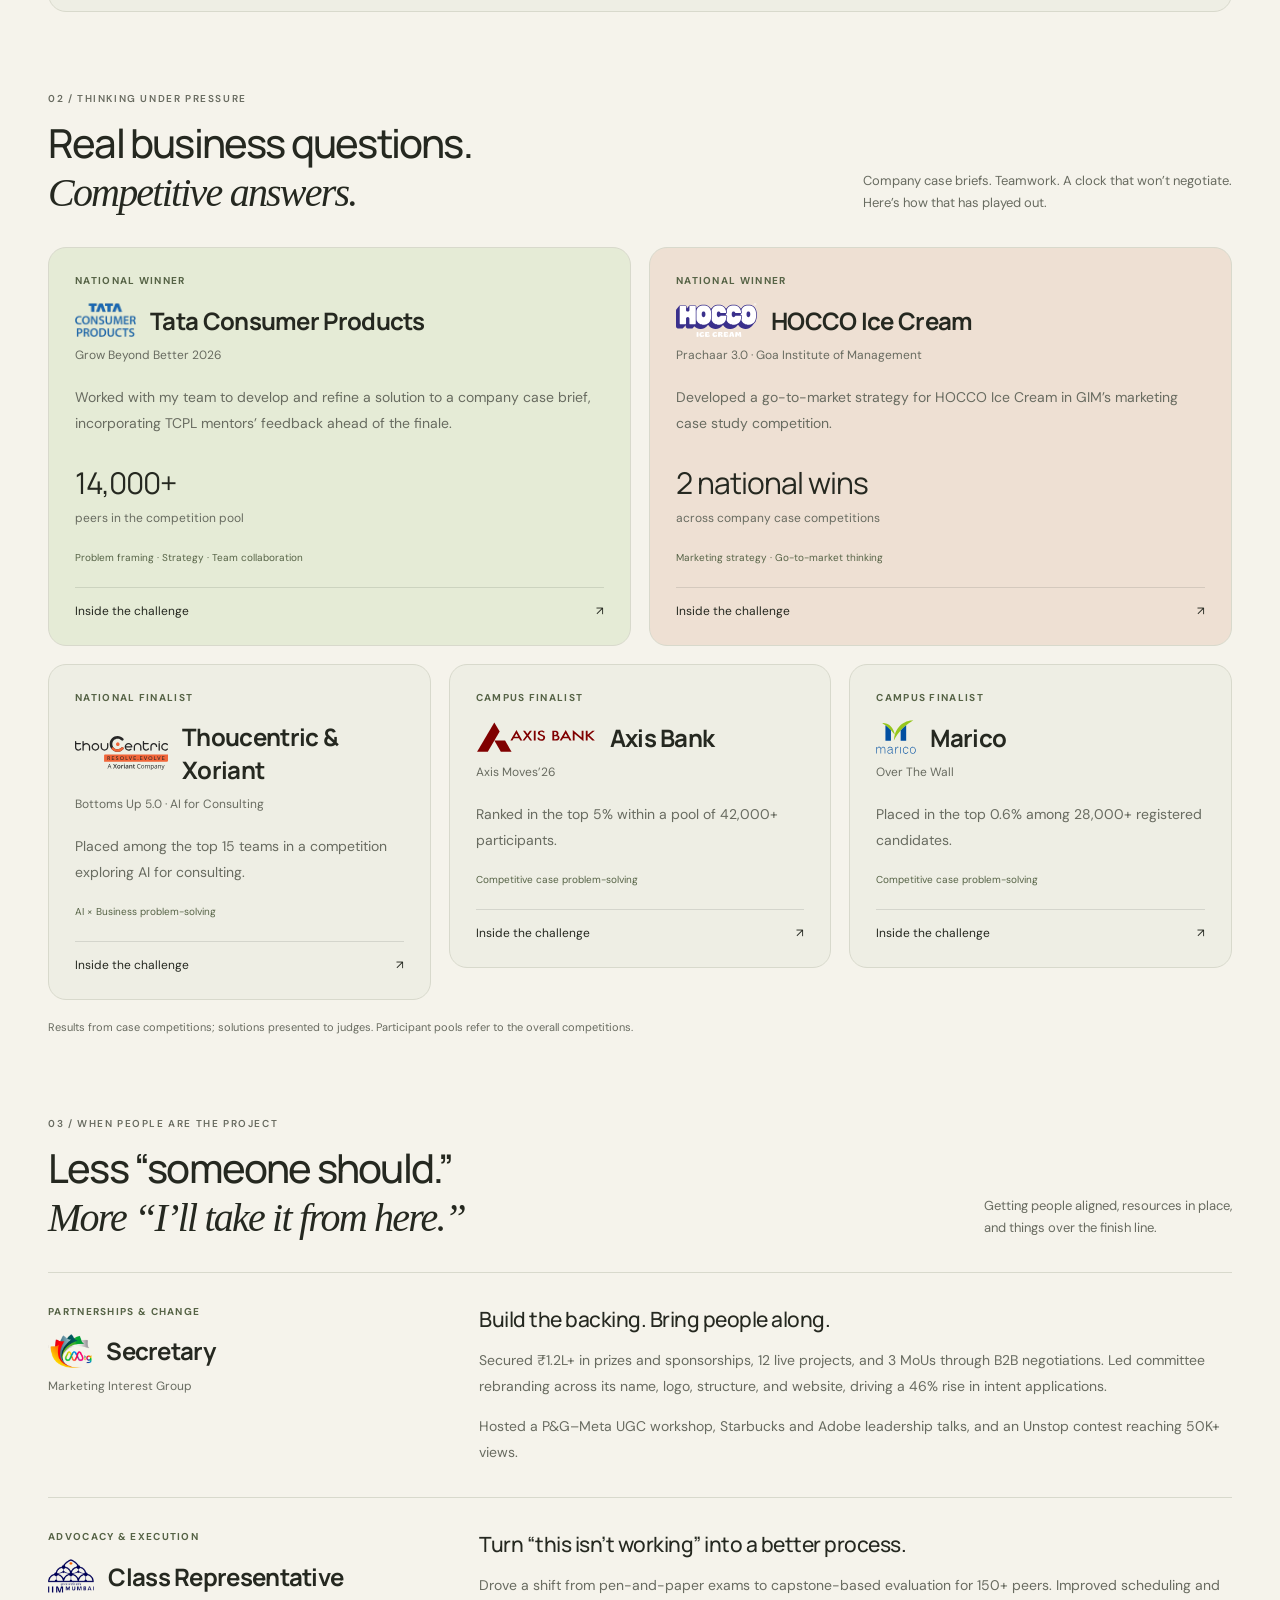
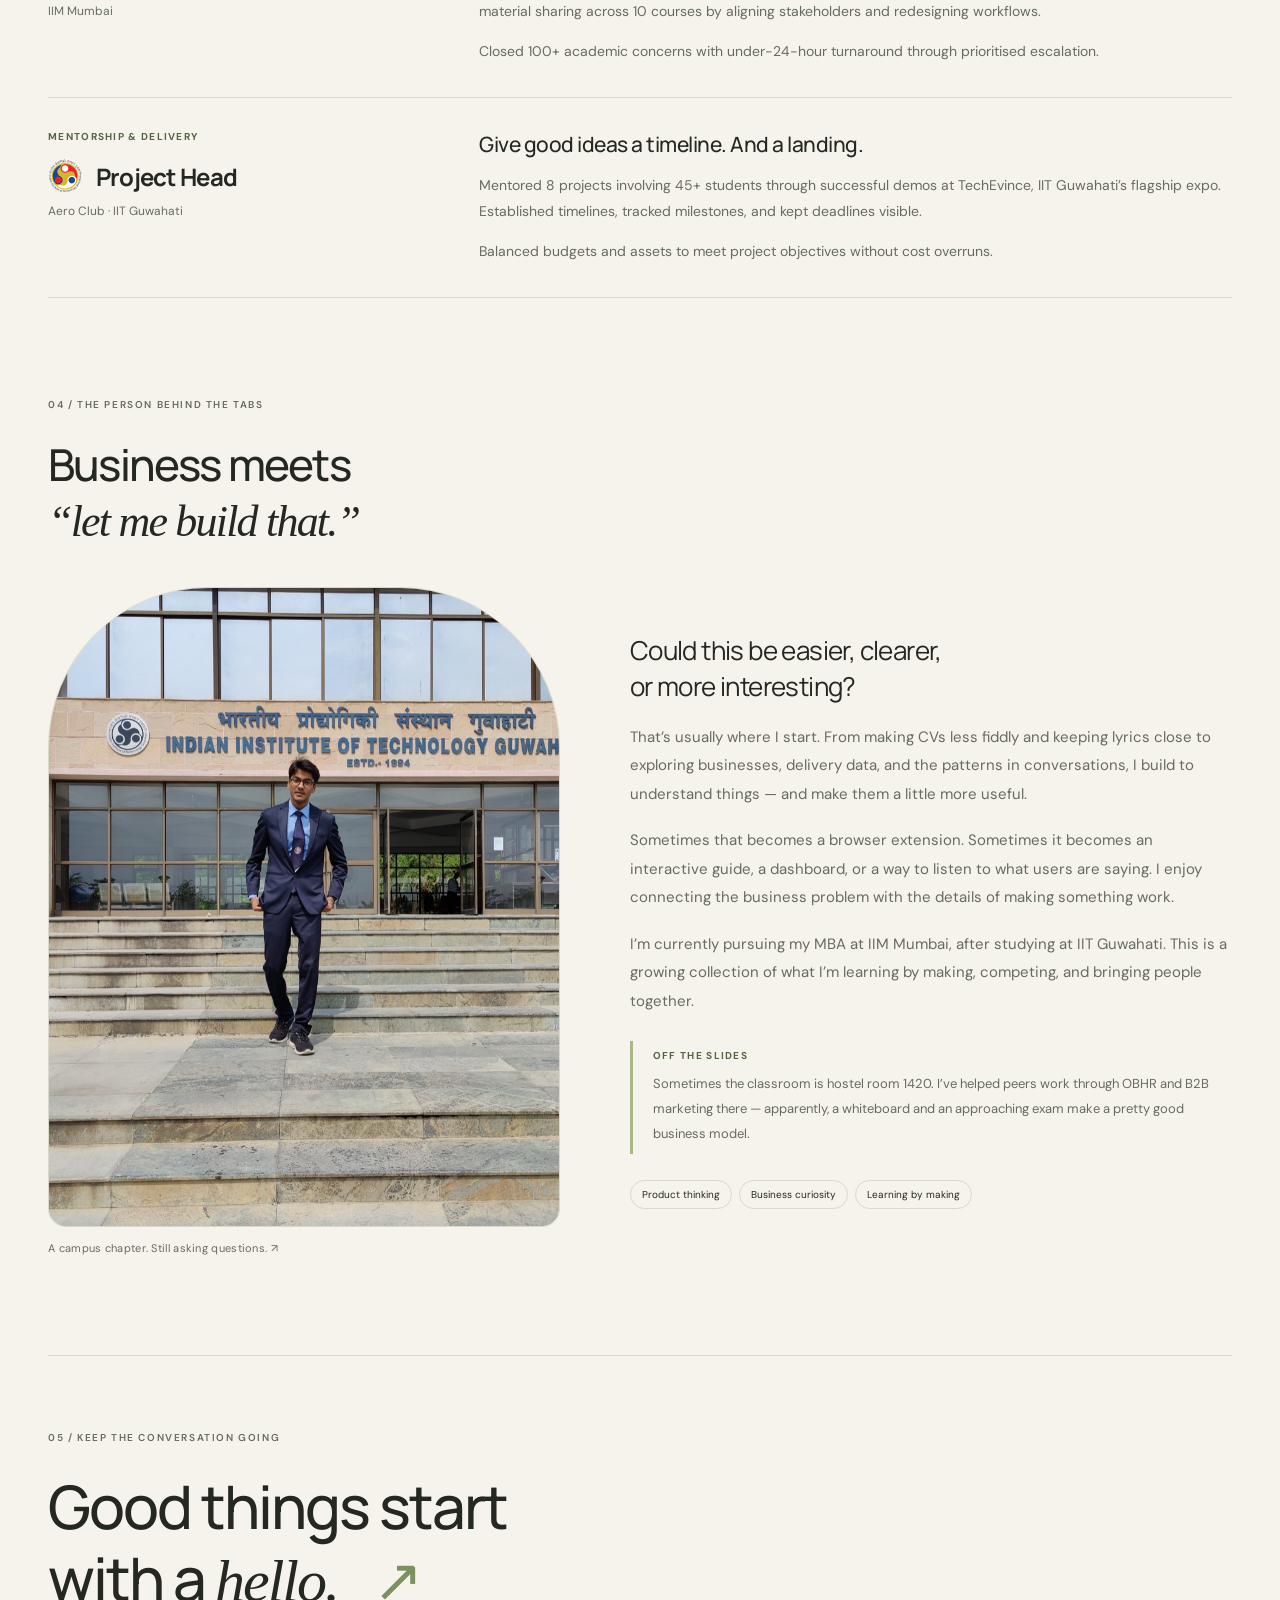
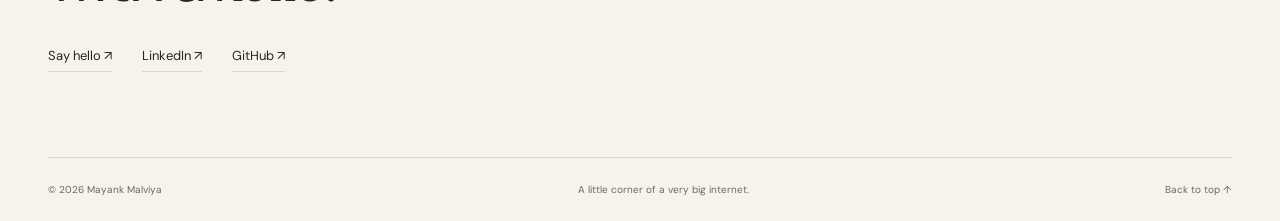
==== commit 8fc21566: "Beyond my CV: Drishti AI bubble gets an AGENTIC MADNESS label Co-Authored-By: Claude Opus 5.5 <norep" ====
--- a/beyond-my-cv/index.html
+++ b/beyond-my-cv/index.html
@@ -29,7 +29,7 @@
     <a class="bubble spirit" data-project="spirit" href="https://mayankmalviya64.github.io/spirit-atlas/" target="_blank" rel="noopener noreferrer" data-category="explore" aria-label="Explore Spirit Atlas"><span class="icon" aria-hidden="true">✧</span><strong>Spirit Atlas</strong><span>From grain to glass.</span><b aria-hidden="true">↗</b></a>
     <a class="bubble cv" data-project="cv" href="https://mayankmalviya64.github.io/cv-builder/" target="_blank" rel="noopener noreferrer" data-category="tools" aria-label="Explore CV Builder"><small class="bubble-flag">✳ MOST PROUD OF</small><span class="icon" aria-hidden="true">▤</span><strong>CV Builder</strong><span>A little less formatting.<br>A lot more you.</span><b aria-hidden="true">↗</b></a>
     <a class="bubble listenr" data-project="listenr" href="https://mayankmalviya64.github.io/listenr-web/" target="_blank" rel="noopener noreferrer" data-category="tools" aria-label="Explore Listenr"><span class="icon" aria-hidden="true">≋</span><strong>Listenr</strong><span>Give your eyes a break.</span><b aria-hidden="true">↗</b></a>
-    <a class="bubble drishti" data-project="drishti" href="https://mayankmalviya64.github.io/drishti-ai/" target="_blank" rel="noopener noreferrer" data-category="explore" aria-label="Explore Drishti AI"><span class="icon" aria-hidden="true">◈</span><strong>Drishti AI</strong><span>Every ad rupee,<br>watched hourly.</span><b aria-hidden="true">↗</b></a>
+    <a class="bubble drishti" data-project="drishti" href="https://mayankmalviya64.github.io/drishti-ai/" target="_blank" rel="noopener noreferrer" data-category="explore" aria-label="Explore Drishti AI"><small class="bubble-flag">✳ AGENTIC MADNESS</small><span class="icon" aria-hidden="true">◈</span><strong>Drishti AI</strong><span>Every ad rupee,<br>watched hourly.</span><b aria-hidden="true">↗</b></a>
     <a class="bubble dsat" data-project="dsat" href="https://mayankmalviya64.github.io/dsat-simulator/" target="_blank" rel="noopener noreferrer" data-category="explore" aria-label="Explore DSAT Simulator"><span class="icon" aria-hidden="true">⇅</span><strong>DSAT<br>Simulator</strong><span>Pull a lever.<br>Watch dissatisfaction move.</span><b aria-hidden="true">↗</b></a>
     <a class="bubble between" data-project="between" href="https://mayankmalviya64.github.io/between-lines/" target="_blank" rel="noopener noreferrer" data-category="tools" aria-label="Explore Between Lines"><span class="icon" aria-hidden="true">❝</span><strong>Between Lines</strong><span>Find the rhythm in your chats.</span><b aria-hidden="true">↗</b></a>
     <a class="bubble reviewradar" data-project="reviewradar" href="https://mayankmalviya64.github.io/reviewradar/" target="_blank" rel="noopener noreferrer" data-category="tools" aria-label="Explore ReviewRadar"><span class="icon" aria-hidden="true">◎</span><strong>ReviewRadar</strong><span>Listen to what users say.</span><b aria-hidden="true">↗</b></a>
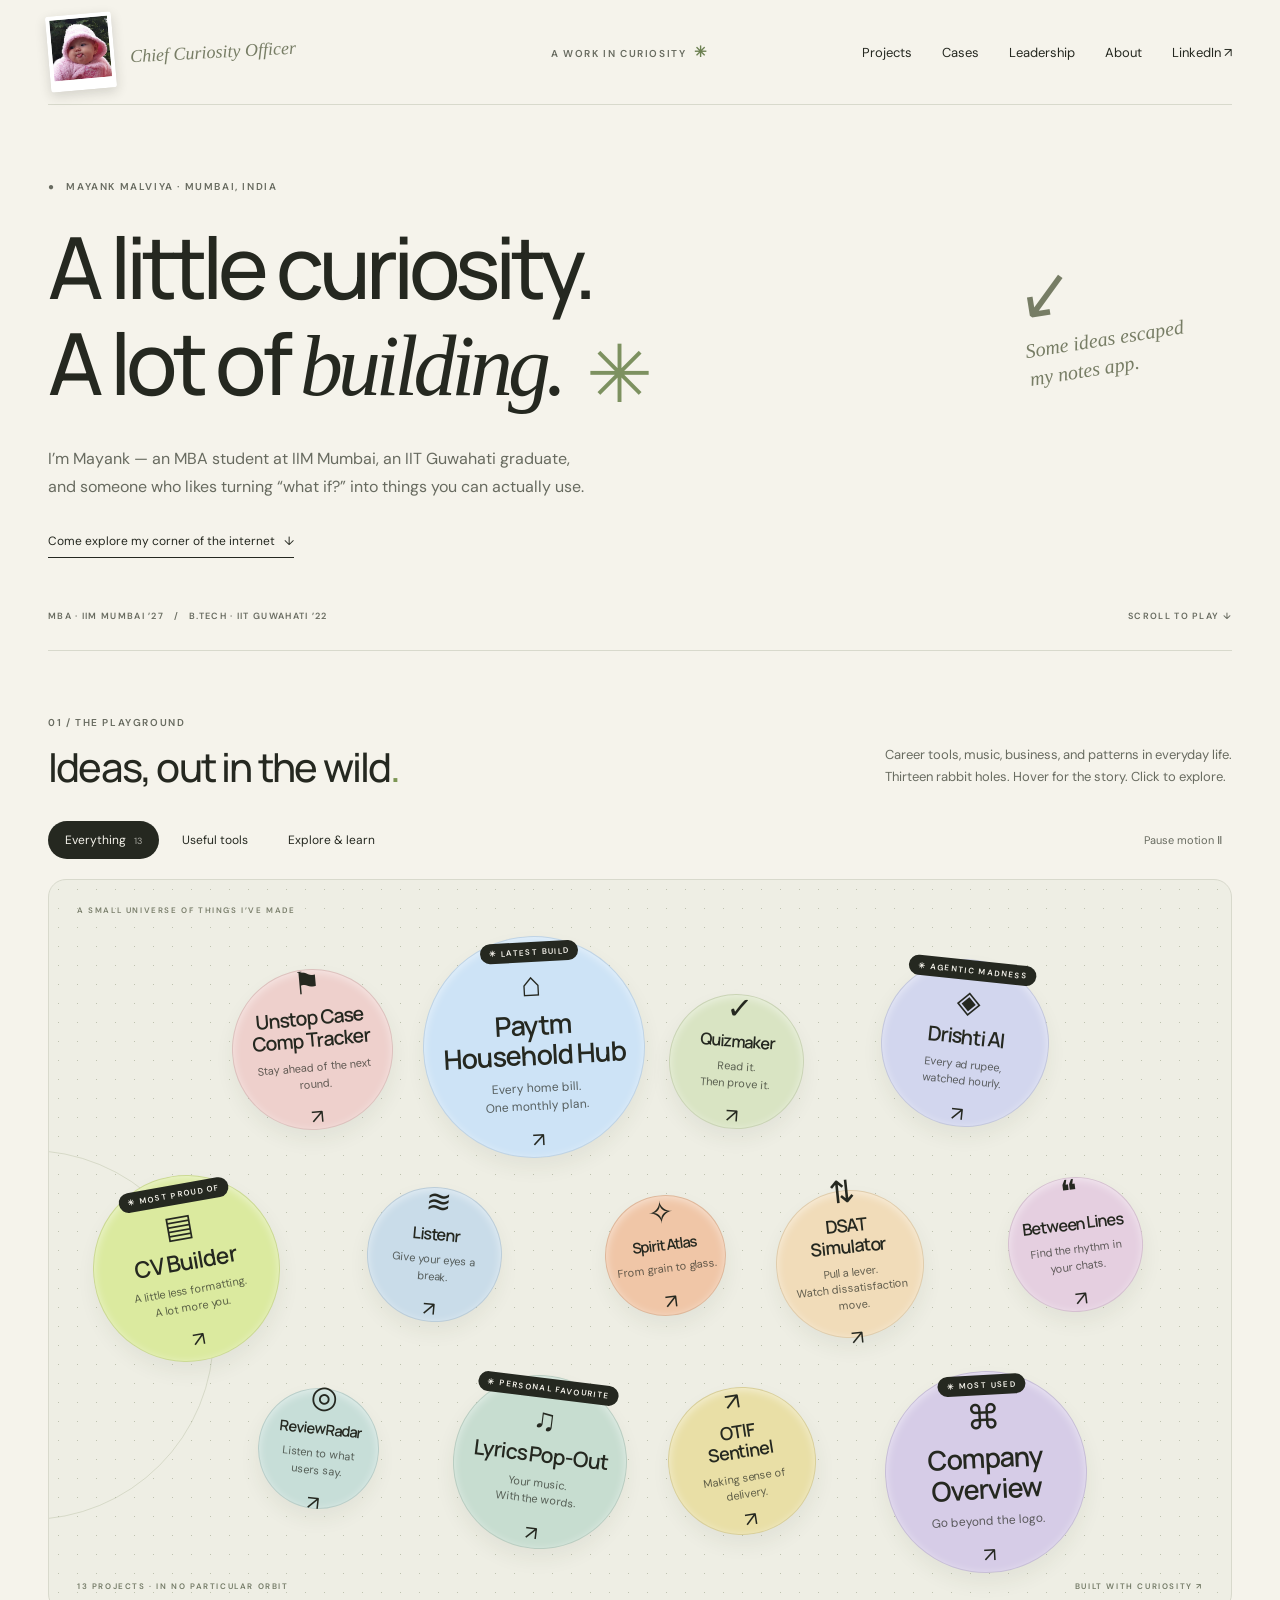
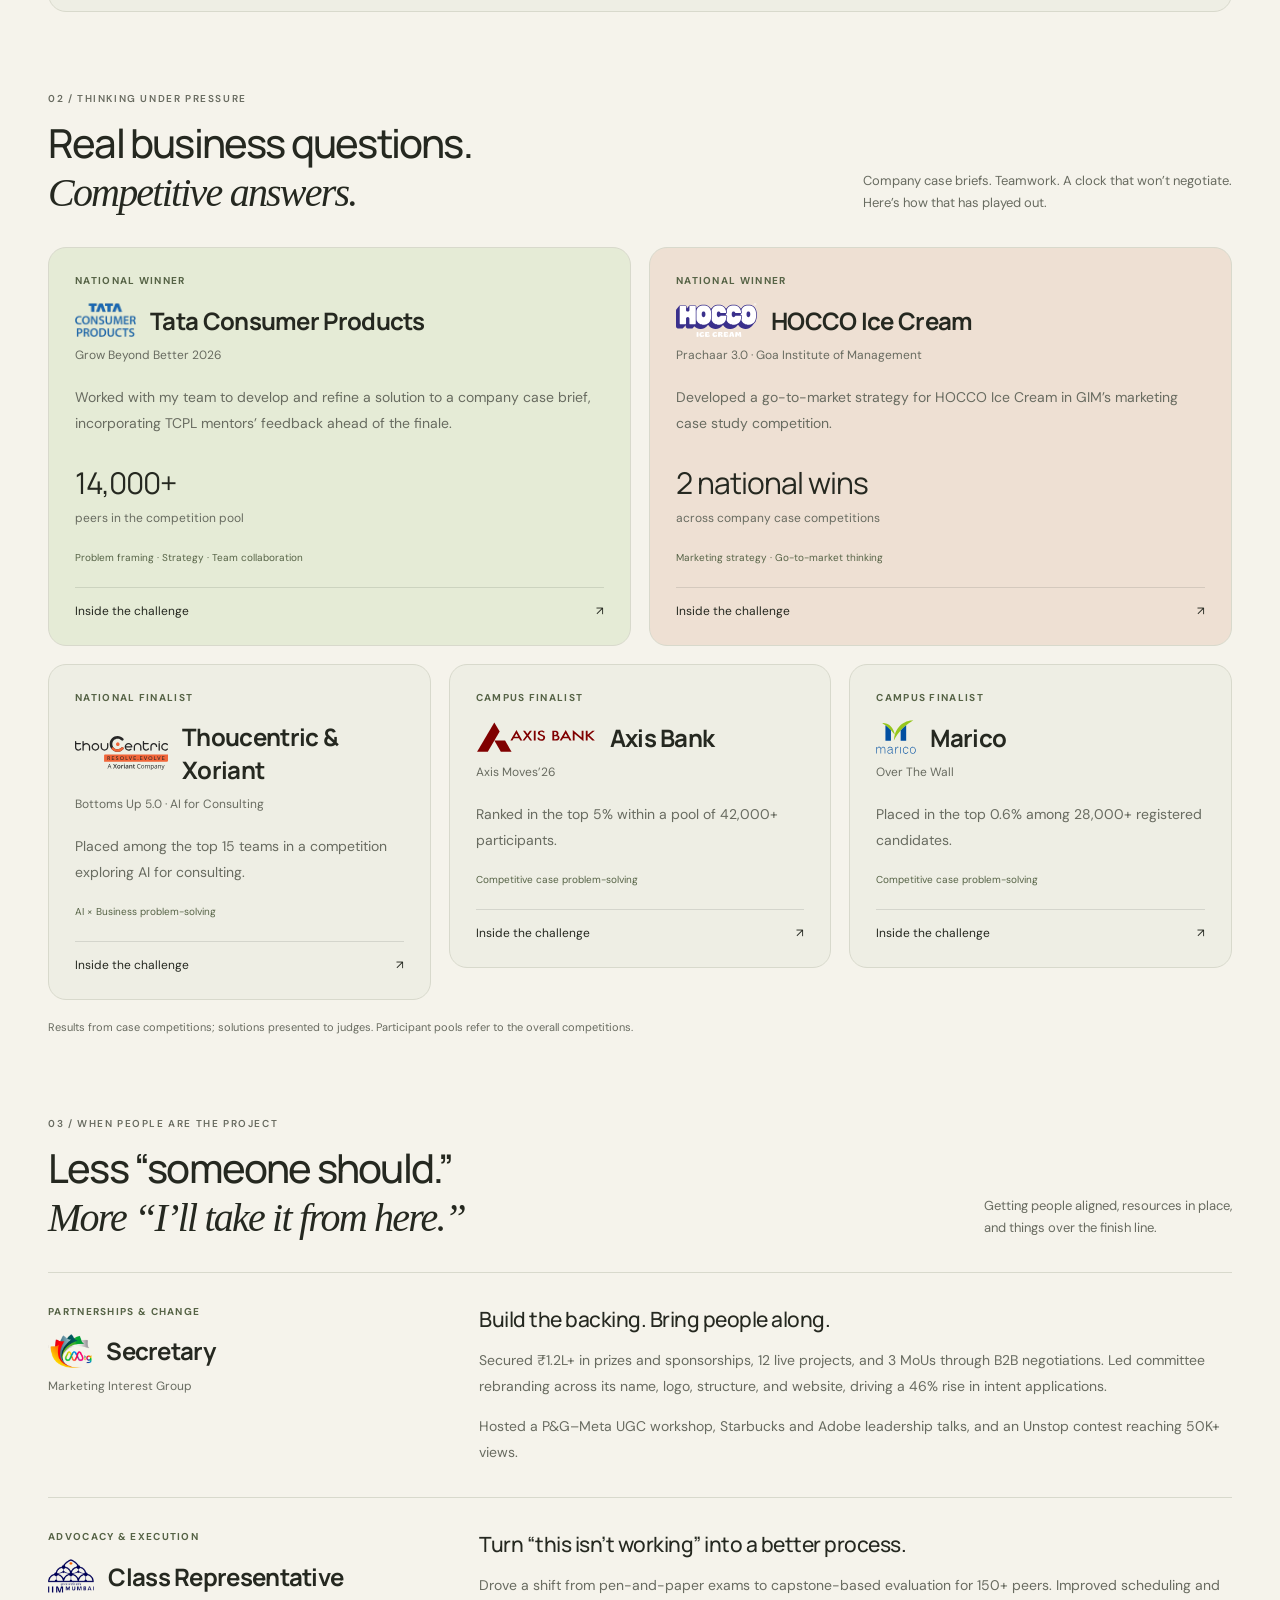
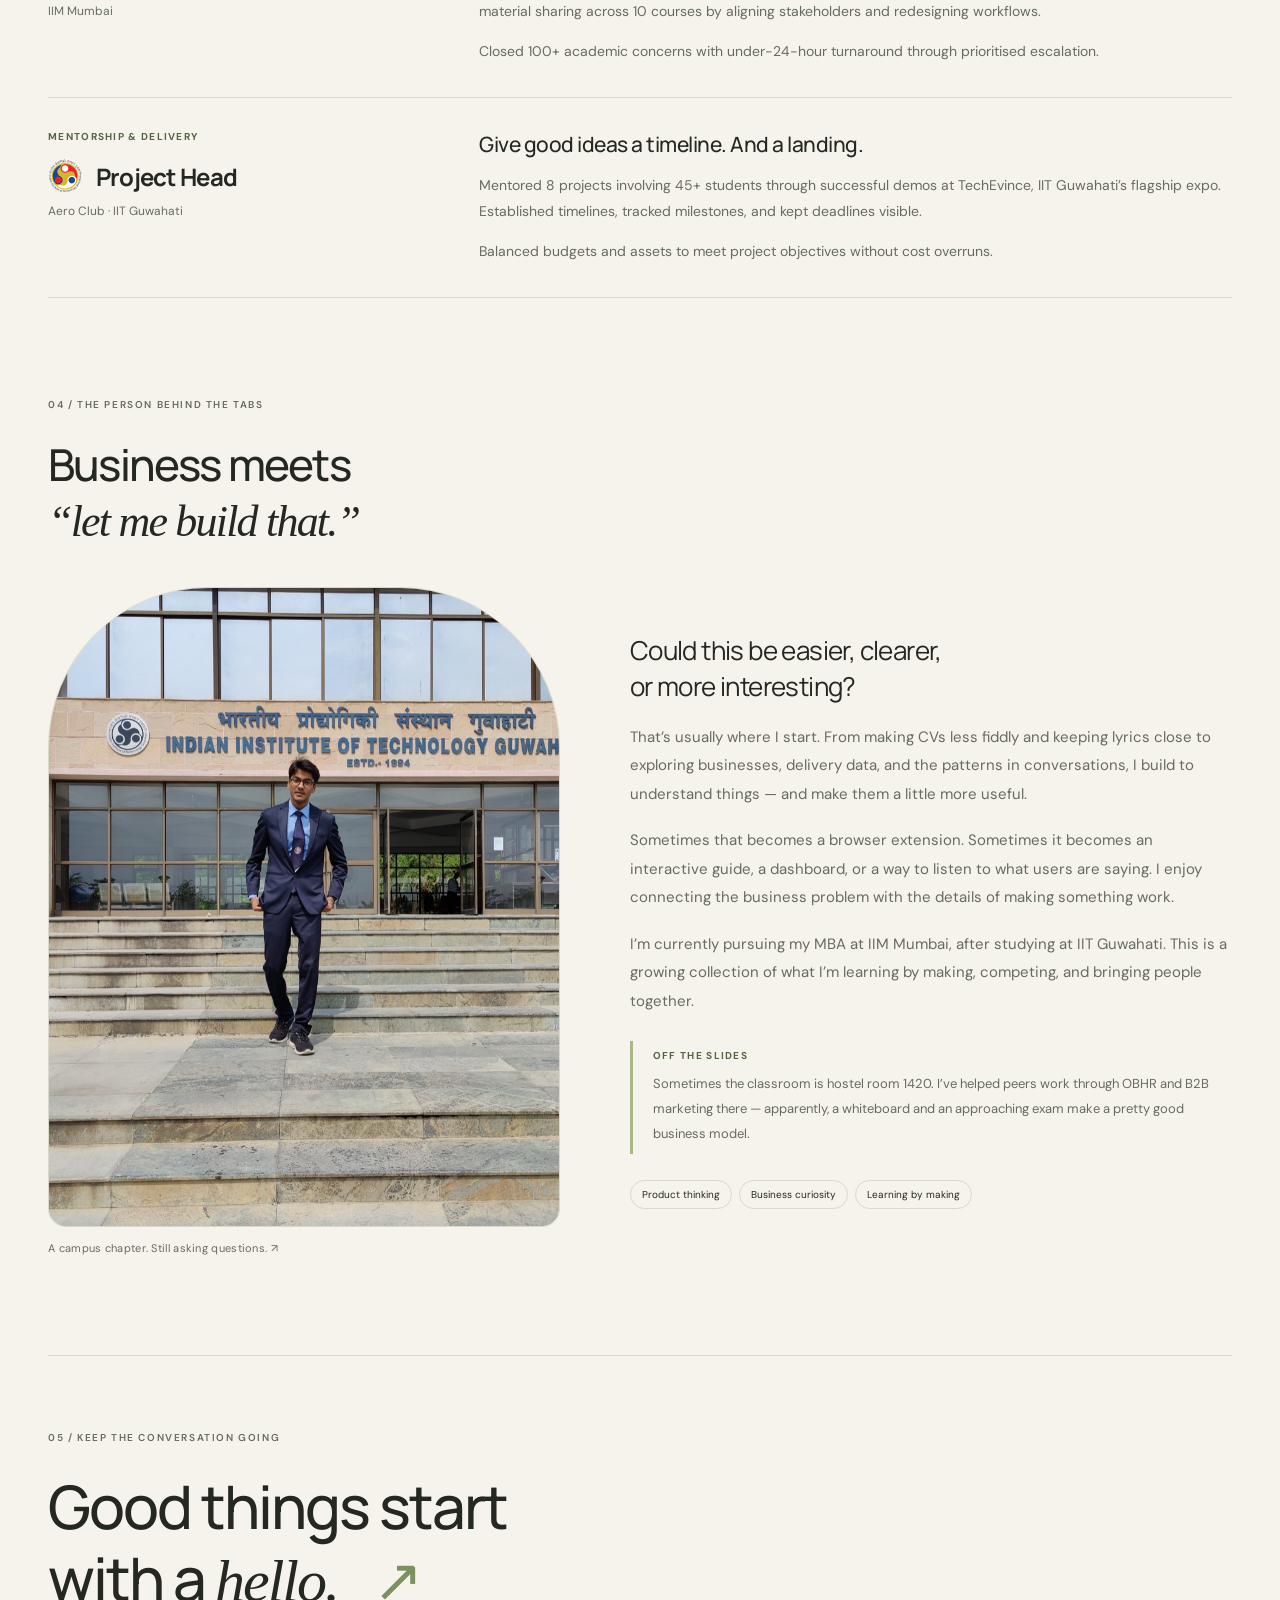
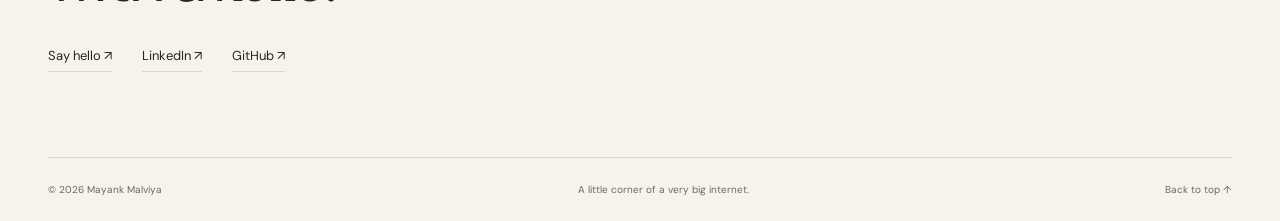
==== commit 7f434795: "Beyond my CV: swap Drishti AI and Spirit Atlas bubble positions Co-Authored-By: Claude Opus 5.5 <nor" ====
--- a/beyond-my-cv/index.html
+++ b/beyond-my-cv/index.html
@@ -26,10 +26,10 @@
     <a class="bubble tracker" data-project="tracker" href="https://chromewebstore.google.com/detail/unstop-case-comp-tracker/loacdhgagghgffbgeipckahmjffhfgoi" target="_blank" rel="noopener noreferrer" data-category="tools" aria-label="Explore Unstop Case Comp Tracker"><span class="icon" aria-hidden="true">⚑</span><strong>Unstop Case<br>Comp Tracker</strong><span>Stay ahead of the next round.</span><b aria-hidden="true">↗</b></a>
     <a class="bubble paytm feature" data-project="paytm" href="https://mayankmalviya64.github.io/paytm-household-hub/" target="_blank" rel="noopener noreferrer" data-category="explore" aria-label="Explore Paytm Household Hub"><small class="bubble-flag">✳ LATEST BUILD</small><span class="icon" aria-hidden="true">⌂</span><strong>Paytm<br>Household Hub</strong><span>Every home bill.<br>One monthly plan.</span><b aria-hidden="true">↗</b></a>
     <a class="bubble quizmaker" data-project="quizmaker" href="https://mayankmalviya64.github.io/quizmaker/" target="_blank" rel="noopener noreferrer" data-category="tools" aria-label="Explore Quizmaker"><span class="icon" aria-hidden="true">✓</span><strong>Quizmaker</strong><span>Read it.<br>Then prove it.</span><b aria-hidden="true">↗</b></a>
-    <a class="bubble spirit" data-project="spirit" href="https://mayankmalviya64.github.io/spirit-atlas/" target="_blank" rel="noopener noreferrer" data-category="explore" aria-label="Explore Spirit Atlas"><span class="icon" aria-hidden="true">✧</span><strong>Spirit Atlas</strong><span>From grain to glass.</span><b aria-hidden="true">↗</b></a>
+    <a class="bubble drishti" data-project="drishti" href="https://mayankmalviya64.github.io/drishti-ai/" target="_blank" rel="noopener noreferrer" data-category="explore" aria-label="Explore Drishti AI"><small class="bubble-flag">✳ AGENTIC MADNESS</small><span class="icon" aria-hidden="true">◈</span><strong>Drishti AI</strong><span>Every ad rupee,<br>watched hourly.</span><b aria-hidden="true">↗</b></a>
     <a class="bubble cv" data-project="cv" href="https://mayankmalviya64.github.io/cv-builder/" target="_blank" rel="noopener noreferrer" data-category="tools" aria-label="Explore CV Builder"><small class="bubble-flag">✳ MOST PROUD OF</small><span class="icon" aria-hidden="true">▤</span><strong>CV Builder</strong><span>A little less formatting.<br>A lot more you.</span><b aria-hidden="true">↗</b></a>
     <a class="bubble listenr" data-project="listenr" href="https://mayankmalviya64.github.io/listenr-web/" target="_blank" rel="noopener noreferrer" data-category="tools" aria-label="Explore Listenr"><span class="icon" aria-hidden="true">≋</span><strong>Listenr</strong><span>Give your eyes a break.</span><b aria-hidden="true">↗</b></a>
-    <a class="bubble drishti" data-project="drishti" href="https://mayankmalviya64.github.io/drishti-ai/" target="_blank" rel="noopener noreferrer" data-category="explore" aria-label="Explore Drishti AI"><small class="bubble-flag">✳ AGENTIC MADNESS</small><span class="icon" aria-hidden="true">◈</span><strong>Drishti AI</strong><span>Every ad rupee,<br>watched hourly.</span><b aria-hidden="true">↗</b></a>
+    <a class="bubble spirit" data-project="spirit" href="https://mayankmalviya64.github.io/spirit-atlas/" target="_blank" rel="noopener noreferrer" data-category="explore" aria-label="Explore Spirit Atlas"><span class="icon" aria-hidden="true">✧</span><strong>Spirit Atlas</strong><span>From grain to glass.</span><b aria-hidden="true">↗</b></a>
     <a class="bubble dsat" data-project="dsat" href="https://mayankmalviya64.github.io/dsat-simulator/" target="_blank" rel="noopener noreferrer" data-category="explore" aria-label="Explore DSAT Simulator"><span class="icon" aria-hidden="true">⇅</span><strong>DSAT<br>Simulator</strong><span>Pull a lever.<br>Watch dissatisfaction move.</span><b aria-hidden="true">↗</b></a>
     <a class="bubble between" data-project="between" href="https://mayankmalviya64.github.io/between-lines/" target="_blank" rel="noopener noreferrer" data-category="tools" aria-label="Explore Between Lines"><span class="icon" aria-hidden="true">❝</span><strong>Between Lines</strong><span>Find the rhythm in your chats.</span><b aria-hidden="true">↗</b></a>
     <a class="bubble reviewradar" data-project="reviewradar" href="https://mayankmalviya64.github.io/reviewradar/" target="_blank" rel="noopener noreferrer" data-category="tools" aria-label="Explore ReviewRadar"><span class="icon" aria-hidden="true">◎</span><strong>ReviewRadar</strong><span>Listen to what users say.</span><b aria-hidden="true">↗</b></a>
